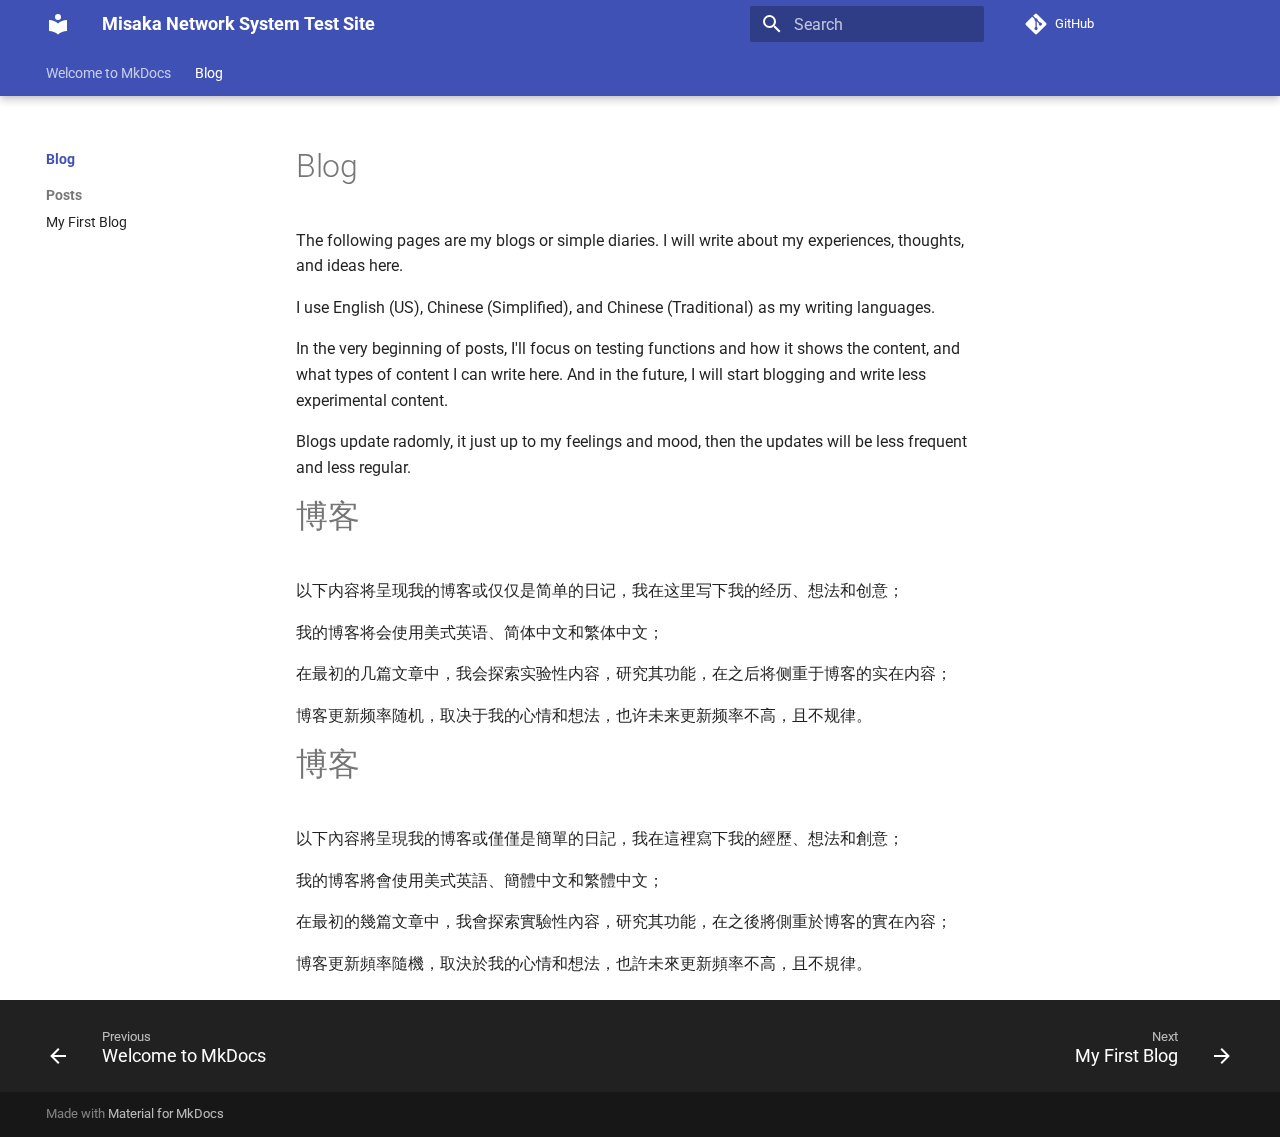
==== blog/index.html @ 58d2e1d1 "Use new generator to replace the manual editting." ====
<!doctype html>
<html lang="en" class="no-js">
  <head>
    
      <meta charset="utf-8">
      <meta name="viewport" content="width=device-width,initial-scale=1">
      
        <meta name="description" content="Misaka Network System Test Site">
      
      
      
        <link rel="canonical" href="https://webpagesvc.misakanetworksystem.org/blog/">
      
      
        <link rel="prev" href="..">
      
      
        <link rel="next" href="posts/My%20First%20Blog/">
      
      
      <link rel="icon" href="../assets/images/favicon.png">
      <meta name="generator" content="mkdocs-1.6.1, mkdocs-material-9.5.49">
    
    
      
        <title>Blog - Misaka Network System Test Site</title>
      
    
    
      <link rel="stylesheet" href="../assets/stylesheets/main.6f8fc17f.min.css">
      
      


    
    
      
    
    
      
        
        
        <link rel="preconnect" href="https://fonts.gstatic.com" crossorigin>
        <link rel="stylesheet" href="https://fonts.googleapis.com/css?family=Roboto:300,300i,400,400i,700,700i%7CRoboto+Mono:400,400i,700,700i&display=fallback">
        <style>:root{--md-text-font:"Roboto";--md-code-font:"Roboto Mono"}</style>
      
    
    
    <script>__md_scope=new URL("..",location),__md_hash=e=>[...e].reduce(((e,_)=>(e<<5)-e+_.charCodeAt(0)),0),__md_get=(e,_=localStorage,t=__md_scope)=>JSON.parse(_.getItem(t.pathname+"."+e)),__md_set=(e,_,t=localStorage,a=__md_scope)=>{try{t.setItem(a.pathname+"."+e,JSON.stringify(_))}catch(e){}}</script>
    
      

    
    
    
  </head>
  
  
    <body dir="ltr">
  
    
    <input class="md-toggle" data-md-toggle="drawer" type="checkbox" id="__drawer" autocomplete="off">
    <input class="md-toggle" data-md-toggle="search" type="checkbox" id="__search" autocomplete="off">
    <label class="md-overlay" for="__drawer"></label>
    <div data-md-component="skip">
      
        
        <a href="#blog" class="md-skip">
          Skip to content
        </a>
      
    </div>
    <div data-md-component="announce">
      
    </div>
    
    
      

  

<header class="md-header md-header--shadow md-header--lifted" data-md-component="header">
  <nav class="md-header__inner md-grid" aria-label="Header">
    <a href=".." title="Misaka Network System Test Site" class="md-header__button md-logo" aria-label="Misaka Network System Test Site" data-md-component="logo">
      
  
  <svg xmlns="http://www.w3.org/2000/svg" viewBox="0 0 24 24"><path d="M12 8a3 3 0 0 0 3-3 3 3 0 0 0-3-3 3 3 0 0 0-3 3 3 3 0 0 0 3 3m0 3.54C9.64 9.35 6.5 8 3 8v11c3.5 0 6.64 1.35 9 3.54 2.36-2.19 5.5-3.54 9-3.54V8c-3.5 0-6.64 1.35-9 3.54"/></svg>

    </a>
    <label class="md-header__button md-icon" for="__drawer">
      
      <svg xmlns="http://www.w3.org/2000/svg" viewBox="0 0 24 24"><path d="M3 6h18v2H3zm0 5h18v2H3zm0 5h18v2H3z"/></svg>
    </label>
    <div class="md-header__title" data-md-component="header-title">
      <div class="md-header__ellipsis">
        <div class="md-header__topic">
          <span class="md-ellipsis">
            Misaka Network System Test Site
          </span>
        </div>
        <div class="md-header__topic" data-md-component="header-topic">
          <span class="md-ellipsis">
            
              Blog
            
          </span>
        </div>
      </div>
    </div>
    
    
      <script>var palette=__md_get("__palette");if(palette&&palette.color){if("(prefers-color-scheme)"===palette.color.media){var media=matchMedia("(prefers-color-scheme: light)"),input=document.querySelector(media.matches?"[data-md-color-media='(prefers-color-scheme: light)']":"[data-md-color-media='(prefers-color-scheme: dark)']");palette.color.media=input.getAttribute("data-md-color-media"),palette.color.scheme=input.getAttribute("data-md-color-scheme"),palette.color.primary=input.getAttribute("data-md-color-primary"),palette.color.accent=input.getAttribute("data-md-color-accent")}for(var[key,value]of Object.entries(palette.color))document.body.setAttribute("data-md-color-"+key,value)}</script>
    
    
    
      <label class="md-header__button md-icon" for="__search">
        
        <svg xmlns="http://www.w3.org/2000/svg" viewBox="0 0 24 24"><path d="M9.5 3A6.5 6.5 0 0 1 16 9.5c0 1.61-.59 3.09-1.56 4.23l.27.27h.79l5 5-1.5 1.5-5-5v-.79l-.27-.27A6.52 6.52 0 0 1 9.5 16 6.5 6.5 0 0 1 3 9.5 6.5 6.5 0 0 1 9.5 3m0 2C7 5 5 7 5 9.5S7 14 9.5 14 14 12 14 9.5 12 5 9.5 5"/></svg>
      </label>
      <div class="md-search" data-md-component="search" role="dialog">
  <label class="md-search__overlay" for="__search"></label>
  <div class="md-search__inner" role="search">
    <form class="md-search__form" name="search">
      <input type="text" class="md-search__input" name="query" aria-label="Search" placeholder="Search" autocapitalize="off" autocorrect="off" autocomplete="off" spellcheck="false" data-md-component="search-query" required>
      <label class="md-search__icon md-icon" for="__search">
        
        <svg xmlns="http://www.w3.org/2000/svg" viewBox="0 0 24 24"><path d="M9.5 3A6.5 6.5 0 0 1 16 9.5c0 1.61-.59 3.09-1.56 4.23l.27.27h.79l5 5-1.5 1.5-5-5v-.79l-.27-.27A6.52 6.52 0 0 1 9.5 16 6.5 6.5 0 0 1 3 9.5 6.5 6.5 0 0 1 9.5 3m0 2C7 5 5 7 5 9.5S7 14 9.5 14 14 12 14 9.5 12 5 9.5 5"/></svg>
        
        <svg xmlns="http://www.w3.org/2000/svg" viewBox="0 0 24 24"><path d="M20 11v2H8l5.5 5.5-1.42 1.42L4.16 12l7.92-7.92L13.5 5.5 8 11z"/></svg>
      </label>
      <nav class="md-search__options" aria-label="Search">
        
          <a href="javascript:void(0)" class="md-search__icon md-icon" title="Share" aria-label="Share" data-clipboard data-clipboard-text="" data-md-component="search-share" tabindex="-1">
            
            <svg xmlns="http://www.w3.org/2000/svg" viewBox="0 0 24 24"><path d="M18 16.08c-.76 0-1.44.3-1.96.77L8.91 12.7c.05-.23.09-.46.09-.7s-.04-.47-.09-.7l7.05-4.11c.54.5 1.25.81 2.04.81a3 3 0 0 0 3-3 3 3 0 0 0-3-3 3 3 0 0 0-3 3c0 .24.04.47.09.7L8.04 9.81C7.5 9.31 6.79 9 6 9a3 3 0 0 0-3 3 3 3 0 0 0 3 3c.79 0 1.5-.31 2.04-.81l7.12 4.15c-.05.21-.08.43-.08.66 0 1.61 1.31 2.91 2.92 2.91s2.92-1.3 2.92-2.91A2.92 2.92 0 0 0 18 16.08"/></svg>
          </a>
        
        <button type="reset" class="md-search__icon md-icon" title="Clear" aria-label="Clear" tabindex="-1">
          
          <svg xmlns="http://www.w3.org/2000/svg" viewBox="0 0 24 24"><path d="M19 6.41 17.59 5 12 10.59 6.41 5 5 6.41 10.59 12 5 17.59 6.41 19 12 13.41 17.59 19 19 17.59 13.41 12z"/></svg>
        </button>
      </nav>
      
        <div class="md-search__suggest" data-md-component="search-suggest"></div>
      
    </form>
    <div class="md-search__output">
      <div class="md-search__scrollwrap" tabindex="0" data-md-scrollfix>
        <div class="md-search-result" data-md-component="search-result">
          <div class="md-search-result__meta">
            Initializing search
          </div>
          <ol class="md-search-result__list" role="presentation"></ol>
        </div>
      </div>
    </div>
  </div>
</div>
    
    
      <div class="md-header__source">
        <a href="https://github.com/Misaka-Makoto/misaka-makoto.github.io" title="Go to repository" class="md-source" data-md-component="source">
  <div class="md-source__icon md-icon">
    
    <svg xmlns="http://www.w3.org/2000/svg" viewBox="0 0 448 512"><!--! Font Awesome Free 6.7.1 by @fontawesome - https://fontawesome.com License - https://fontawesome.com/license/free (Icons: CC BY 4.0, Fonts: SIL OFL 1.1, Code: MIT License) Copyright 2024 Fonticons, Inc.--><path d="M439.55 236.05 244 40.45a28.87 28.87 0 0 0-40.81 0l-40.66 40.63 51.52 51.52c27.06-9.14 52.68 16.77 43.39 43.68l49.66 49.66c34.23-11.8 61.18 31 35.47 56.69-26.49 26.49-70.21-2.87-56-37.34L240.22 199v121.85c25.3 12.54 22.26 41.85 9.08 55a34.34 34.34 0 0 1-48.55 0c-17.57-17.6-11.07-46.91 11.25-56v-123c-20.8-8.51-24.6-30.74-18.64-45L142.57 101 8.45 235.14a28.86 28.86 0 0 0 0 40.81l195.61 195.6a28.86 28.86 0 0 0 40.8 0l194.69-194.69a28.86 28.86 0 0 0 0-40.81"/></svg>
  </div>
  <div class="md-source__repository">
    GitHub
  </div>
</a>
      </div>
    
  </nav>
  
    
      
<nav class="md-tabs" aria-label="Tabs" data-md-component="tabs">
  <div class="md-grid">
    <ul class="md-tabs__list">
      
        
  
  
  
    <li class="md-tabs__item">
      <a href=".." class="md-tabs__link">
        
  
    
  
  Welcome to MkDocs

      </a>
    </li>
  

      
        
  
  
    
  
  
    
    
      <li class="md-tabs__item md-tabs__item--active">
        <a href="./" class="md-tabs__link">
          
  
    
  
  Blog

        </a>
      </li>
    
  

      
    </ul>
  </div>
</nav>
    
  
</header>
    
    <div class="md-container" data-md-component="container">
      
      
        
      
      <main class="md-main" data-md-component="main">
        <div class="md-main__inner md-grid">
          
            
              
              <div class="md-sidebar md-sidebar--primary" data-md-component="sidebar" data-md-type="navigation" >
                <div class="md-sidebar__scrollwrap">
                  <div class="md-sidebar__inner">
                    


  


<nav class="md-nav md-nav--primary md-nav--lifted" aria-label="Navigation" data-md-level="0">
  <label class="md-nav__title" for="__drawer">
    <a href=".." title="Misaka Network System Test Site" class="md-nav__button md-logo" aria-label="Misaka Network System Test Site" data-md-component="logo">
      
  
  <svg xmlns="http://www.w3.org/2000/svg" viewBox="0 0 24 24"><path d="M12 8a3 3 0 0 0 3-3 3 3 0 0 0-3-3 3 3 0 0 0-3 3 3 3 0 0 0 3 3m0 3.54C9.64 9.35 6.5 8 3 8v11c3.5 0 6.64 1.35 9 3.54 2.36-2.19 5.5-3.54 9-3.54V8c-3.5 0-6.64 1.35-9 3.54"/></svg>

    </a>
    Misaka Network System Test Site
  </label>
  
    <div class="md-nav__source">
      <a href="https://github.com/Misaka-Makoto/misaka-makoto.github.io" title="Go to repository" class="md-source" data-md-component="source">
  <div class="md-source__icon md-icon">
    
    <svg xmlns="http://www.w3.org/2000/svg" viewBox="0 0 448 512"><!--! Font Awesome Free 6.7.1 by @fontawesome - https://fontawesome.com License - https://fontawesome.com/license/free (Icons: CC BY 4.0, Fonts: SIL OFL 1.1, Code: MIT License) Copyright 2024 Fonticons, Inc.--><path d="M439.55 236.05 244 40.45a28.87 28.87 0 0 0-40.81 0l-40.66 40.63 51.52 51.52c27.06-9.14 52.68 16.77 43.39 43.68l49.66 49.66c34.23-11.8 61.18 31 35.47 56.69-26.49 26.49-70.21-2.87-56-37.34L240.22 199v121.85c25.3 12.54 22.26 41.85 9.08 55a34.34 34.34 0 0 1-48.55 0c-17.57-17.6-11.07-46.91 11.25-56v-123c-20.8-8.51-24.6-30.74-18.64-45L142.57 101 8.45 235.14a28.86 28.86 0 0 0 0 40.81l195.61 195.6a28.86 28.86 0 0 0 40.8 0l194.69-194.69a28.86 28.86 0 0 0 0-40.81"/></svg>
  </div>
  <div class="md-source__repository">
    GitHub
  </div>
</a>
    </div>
  
  <ul class="md-nav__list" data-md-scrollfix>
    
      
      
  
  
  
  
    <li class="md-nav__item">
      <a href=".." class="md-nav__link">
        
  
  <span class="md-ellipsis">
    Welcome to MkDocs
  </span>
  

      </a>
    </li>
  

    
      
      
  
  
    
  
  
  
    
    
      
        
          
        
      
        
      
    
    
      
        
        
      
      
        
      
    
    
    <li class="md-nav__item md-nav__item--active md-nav__item--section md-nav__item--nested">
      
        
        
        <input class="md-nav__toggle md-toggle " type="checkbox" id="__nav_2" checked>
        
          
          
          <div class="md-nav__link md-nav__container">
            <a href="./" class="md-nav__link md-nav__link--active">
              
  
  <span class="md-ellipsis">
    Blog
  </span>
  

            </a>
            
              
              <label class="md-nav__link md-nav__link--active" for="__nav_2" id="__nav_2_label" tabindex="">
                <span class="md-nav__icon md-icon"></span>
              </label>
            
          </div>
        
        <nav class="md-nav" data-md-level="1" aria-labelledby="__nav_2_label" aria-expanded="true">
          <label class="md-nav__title" for="__nav_2">
            <span class="md-nav__icon md-icon"></span>
            Blog
          </label>
          <ul class="md-nav__list" data-md-scrollfix>
            
              
            
              
                
  
  
  
  
    
    
      
        
      
    
    
      
      
        
          
          
        
      
    
    
    <li class="md-nav__item md-nav__item--section md-nav__item--nested">
      
        
        
          
        
        <input class="md-nav__toggle md-toggle md-toggle--indeterminate" type="checkbox" id="__nav_2_2" >
        
          
          <label class="md-nav__link" for="__nav_2_2" id="__nav_2_2_label" tabindex="">
            
  
  <span class="md-ellipsis">
    Posts
  </span>
  

            <span class="md-nav__icon md-icon"></span>
          </label>
        
        <nav class="md-nav" data-md-level="2" aria-labelledby="__nav_2_2_label" aria-expanded="false">
          <label class="md-nav__title" for="__nav_2_2">
            <span class="md-nav__icon md-icon"></span>
            Posts
          </label>
          <ul class="md-nav__list" data-md-scrollfix>
            
              
                
  
  
  
  
    <li class="md-nav__item">
      <a href="posts/My%20First%20Blog/" class="md-nav__link">
        
  
  <span class="md-ellipsis">
    My First Blog
  </span>
  

      </a>
    </li>
  

              
            
          </ul>
        </nav>
      
    </li>
  

              
            
          </ul>
        </nav>
      
    </li>
  

    
  </ul>
</nav>
                  </div>
                </div>
              </div>
            
            
              
              <div class="md-sidebar md-sidebar--secondary" data-md-component="sidebar" data-md-type="toc" >
                <div class="md-sidebar__scrollwrap">
                  <div class="md-sidebar__inner">
                    

<nav class="md-nav md-nav--secondary" aria-label="Table of contents">
  
  
  
    
  
  
</nav>
                  </div>
                </div>
              </div>
            
          
          
            <div class="md-content" data-md-component="content">
              <article class="md-content__inner md-typeset">
                
                  

  
  


<h1 id="blog">Blog</h1>
<p>The following pages are my blogs or simple diaries. I will write about my experiences, thoughts, and ideas here.</p>
<p>I use English (US), Chinese (Simplified), and Chinese (Traditional) as my writing languages.</p>
<p>In the very beginning of posts, I'll focus on testing functions and how it shows the content, and what types of content I can write here. And in the future, I will start blogging and write less experimental content.</p>
<p>Blogs update radomly, it just up to my feelings and mood, then the updates will be less frequent and less regular.</p>
<h1 id="_1">博客</h1>
<p>以下内容将呈现我的博客或仅仅是简单的日记，我在这里写下我的经历、想法和创意；</p>
<p>我的博客将会使用美式英语、简体中文和繁体中文；</p>
<p>在最初的几篇文章中，我会探索实验性内容，研究其功能，在之后将侧重于博客的实在内容；</p>
<p>博客更新频率随机，取决于我的心情和想法，也许未来更新频率不高，且不规律。</p>
<h1 id="_2">博客</h1>
<p>以下內容將呈現我的博客或僅僅是簡單的日記，我在這裡寫下我的經歷、想法和創意；</p>
<p>我的博客將會使用美式英語、簡體中文和繁體中文；</p>
<p>在最初的幾篇文章中，我會探索實驗性內容，研究其功能，在之後將側重於博客的實在內容；</p>
<p>博客更新頻率隨機，取決於我的心情和想法，也許未來更新頻率不高，且不規律。</p>












                
              </article>
            </div>
          
          
<script>var target=document.getElementById(location.hash.slice(1));target&&target.name&&(target.checked=target.name.startsWith("__tabbed_"))</script>
        </div>
        
      </main>
      
        <footer class="md-footer">
  
    
      
      <nav class="md-footer__inner md-grid" aria-label="Footer" >
        
          
          <a href=".." class="md-footer__link md-footer__link--prev" aria-label="Previous: Welcome to MkDocs">
            <div class="md-footer__button md-icon">
              
              <svg xmlns="http://www.w3.org/2000/svg" viewBox="0 0 24 24"><path d="M20 11v2H8l5.5 5.5-1.42 1.42L4.16 12l7.92-7.92L13.5 5.5 8 11z"/></svg>
            </div>
            <div class="md-footer__title">
              <span class="md-footer__direction">
                Previous
              </span>
              <div class="md-ellipsis">
                Welcome to MkDocs
              </div>
            </div>
          </a>
        
        
          
          <a href="posts/My%20First%20Blog/" class="md-footer__link md-footer__link--next" aria-label="Next: My First Blog">
            <div class="md-footer__title">
              <span class="md-footer__direction">
                Next
              </span>
              <div class="md-ellipsis">
                My First Blog
              </div>
            </div>
            <div class="md-footer__button md-icon">
              
              <svg xmlns="http://www.w3.org/2000/svg" viewBox="0 0 24 24"><path d="M4 11v2h12l-5.5 5.5 1.42 1.42L19.84 12l-7.92-7.92L10.5 5.5 16 11z"/></svg>
            </div>
          </a>
        
      </nav>
    
  
  <div class="md-footer-meta md-typeset">
    <div class="md-footer-meta__inner md-grid">
      <div class="md-copyright">
  
  
    Made with
    <a href="https://squidfunk.github.io/mkdocs-material/" target="_blank" rel="noopener">
      Material for MkDocs
    </a>
  
</div>
      
    </div>
  </div>
</footer>
      
    </div>
    <div class="md-dialog" data-md-component="dialog">
      <div class="md-dialog__inner md-typeset"></div>
    </div>
    
    
    <script id="__config" type="application/json">{"base": "..", "features": ["search.suggest", "search.highlight", "search.share", "navigation.footer", "navigation.tracking", "navigation.tabs", "navigation.tabs.sticky", "navigation.sections", "navigation.expand", "navigation.path", "navigation.indexes"], "search": "../assets/javascripts/workers/search.6ce7567c.min.js", "translations": {"clipboard.copied": "Copied to clipboard", "clipboard.copy": "Copy to clipboard", "search.result.more.one": "1 more on this page", "search.result.more.other": "# more on this page", "search.result.none": "No matching documents", "search.result.one": "1 matching document", "search.result.other": "# matching documents", "search.result.placeholder": "Type to start searching", "search.result.term.missing": "Missing", "select.version": "Select version"}}</script>
    
    
      <script src="../assets/javascripts/bundle.88dd0f4e.min.js"></script>
      
    
  </body>
</html>
---- assets/stylesheets/main.6f8fc17f.min.css ----
@charset "UTF-8";html{-webkit-text-size-adjust:none;-moz-text-size-adjust:none;text-size-adjust:none;box-sizing:border-box}*,:after,:before{box-sizing:inherit}@media (prefers-reduced-motion){*,:after,:before{transition:none!important}}body{margin:0}a,button,input,label{-webkit-tap-highlight-color:transparent}a{color:inherit;text-decoration:none}hr{border:0;box-sizing:initial;display:block;height:.05rem;overflow:visible;padding:0}small{font-size:80%}sub,sup{line-height:1em}img{border-style:none}table{border-collapse:initial;border-spacing:0}td,th{font-weight:400;vertical-align:top}button{background:#0000;border:0;font-family:inherit;font-size:inherit;margin:0;padding:0}input{border:0;outline:none}:root{--md-primary-fg-color:#4051b5;--md-primary-fg-color--light:#5d6cc0;--md-primary-fg-color--dark:#303fa1;--md-primary-bg-color:#fff;--md-primary-bg-color--light:#ffffffb3;--md-accent-fg-color:#526cfe;--md-accent-fg-color--transparent:#526cfe1a;--md-accent-bg-color:#fff;--md-accent-bg-color--light:#ffffffb3}[data-md-color-scheme=default]{color-scheme:light}[data-md-color-scheme=default] img[src$="#gh-dark-mode-only"],[data-md-color-scheme=default] img[src$="#only-dark"]{display:none}:root,[data-md-color-scheme=default]{--md-hue:225deg;--md-default-fg-color:#000000de;--md-default-fg-color--light:#0000008a;--md-default-fg-color--lighter:#00000052;--md-default-fg-color--lightest:#00000012;--md-default-bg-color:#fff;--md-default-bg-color--light:#ffffffb3;--md-default-bg-color--lighter:#ffffff4d;--md-default-bg-color--lightest:#ffffff1f;--md-code-fg-color:#36464e;--md-code-bg-color:#f5f5f5;--md-code-hl-color:#4287ff;--md-code-hl-color--light:#4287ff1a;--md-code-hl-number-color:#d52a2a;--md-code-hl-special-color:#db1457;--md-code-hl-function-color:#a846b9;--md-code-hl-constant-color:#6e59d9;--md-code-hl-keyword-color:#3f6ec6;--md-code-hl-string-color:#1c7d4d;--md-code-hl-name-color:var(--md-code-fg-color);--md-code-hl-operator-color:var(--md-default-fg-color--light);--md-code-hl-punctuation-color:var(--md-default-fg-color--light);--md-code-hl-comment-color:var(--md-default-fg-color--light);--md-code-hl-generic-color:var(--md-default-fg-color--light);--md-code-hl-variable-color:var(--md-default-fg-color--light);--md-typeset-color:var(--md-default-fg-color);--md-typeset-a-color:var(--md-primary-fg-color);--md-typeset-del-color:#f5503d26;--md-typeset-ins-color:#0bd57026;--md-typeset-kbd-color:#fafafa;--md-typeset-kbd-accent-color:#fff;--md-typeset-kbd-border-color:#b8b8b8;--md-typeset-mark-color:#ffff0080;--md-typeset-table-color:#0000001f;--md-typeset-table-color--light:rgba(0,0,0,.035);--md-admonition-fg-color:var(--md-default-fg-color);--md-admonition-bg-color:var(--md-default-bg-color);--md-warning-fg-color:#000000de;--md-warning-bg-color:#ff9;--md-footer-fg-color:#fff;--md-footer-fg-color--light:#ffffffb3;--md-footer-fg-color--lighter:#ffffff73;--md-footer-bg-color:#000000de;--md-footer-bg-color--dark:#00000052;--md-shadow-z1:0 0.2rem 0.5rem #0000000d,0 0 0.05rem #0000001a;--md-shadow-z2:0 0.2rem 0.5rem #0000001a,0 0 0.05rem #00000040;--md-shadow-z3:0 0.2rem 0.5rem #0003,0 0 0.05rem #00000059}.md-icon svg{fill:currentcolor;display:block;height:1.2rem;width:1.2rem}body{-webkit-font-smoothing:antialiased;-moz-osx-font-smoothing:grayscale;--md-text-font-family:var(--md-text-font,_),-apple-system,BlinkMacSystemFont,Helvetica,Arial,sans-serif;--md-code-font-family:var(--md-code-font,_),SFMono-Regular,Consolas,Menlo,monospace}aside,body,input{font-feature-settings:"kern","liga";color:var(--md-typeset-color);font-family:var(--md-text-font-family)}code,kbd,pre{font-feature-settings:"kern";font-family:var(--md-code-font-family)}:root{--md-typeset-table-sort-icon:url('data:image/svg+xml;charset=utf-8,<svg xmlns="http://www.w3.org/2000/svg" viewBox="0 0 24 24"><path d="m18 21-4-4h3V7h-3l4-4 4 4h-3v10h3M2 19v-2h10v2M2 13v-2h7v2M2 7V5h4v2z"/></svg>');--md-typeset-table-sort-icon--asc:url('data:image/svg+xml;charset=utf-8,<svg xmlns="http://www.w3.org/2000/svg" viewBox="0 0 24 24"><path d="M19 17h3l-4 4-4-4h3V3h2M2 17h10v2H2M6 5v2H2V5m0 6h7v2H2z"/></svg>');--md-typeset-table-sort-icon--desc:url('data:image/svg+xml;charset=utf-8,<svg xmlns="http://www.w3.org/2000/svg" viewBox="0 0 24 24"><path d="M19 7h3l-4-4-4 4h3v14h2M2 17h10v2H2M6 5v2H2V5m0 6h7v2H2z"/></svg>')}.md-typeset{-webkit-print-color-adjust:exact;color-adjust:exact;font-size:.8rem;line-height:1.6}@media print{.md-typeset{font-size:.68rem}}.md-typeset blockquote,.md-typeset dl,.md-typeset figure,.md-typeset ol,.md-typeset pre,.md-typeset ul{margin-bottom:1em;margin-top:1em}.md-typeset h1{color:var(--md-default-fg-color--light);font-size:2em;line-height:1.3;margin:0 0 1.25em}.md-typeset h1,.md-typeset h2{font-weight:300;letter-spacing:-.01em}.md-typeset h2{font-size:1.5625em;line-height:1.4;margin:1.6em 0 .64em}.md-typeset h3{font-size:1.25em;font-weight:400;letter-spacing:-.01em;line-height:1.5;margin:1.6em 0 .8em}.md-typeset h2+h3{margin-top:.8em}.md-typeset h4{font-weight:700;letter-spacing:-.01em;margin:1em 0}.md-typeset h5,.md-typeset h6{color:var(--md-default-fg-color--light);font-size:.8em;font-weight:700;letter-spacing:-.01em;margin:1.25em 0}.md-typeset h5{text-transform:uppercase}.md-typeset h5 code{text-transform:none}.md-typeset hr{border-bottom:.05rem solid var(--md-default-fg-color--lightest);display:flow-root;margin:1.5em 0}.md-typeset a{color:var(--md-typeset-a-color);word-break:break-word}.md-typeset a,.md-typeset a:before{transition:color 125ms}.md-typeset a:focus,.md-typeset a:hover{color:var(--md-accent-fg-color)}.md-typeset a:focus code,.md-typeset a:hover code{background-color:var(--md-accent-fg-color--transparent)}.md-typeset a code{color:currentcolor;transition:background-color 125ms}.md-typeset a.focus-visible{outline-color:var(--md-accent-fg-color);outline-offset:.2rem}.md-typeset code,.md-typeset kbd,.md-typeset pre{color:var(--md-code-fg-color);direction:ltr;font-variant-ligatures:none}@media print{.md-typeset code,.md-typeset kbd,.md-typeset pre{white-space:pre-wrap}}.md-typeset code{background-color:var(--md-code-bg-color);border-radius:.1rem;-webkit-box-decoration-break:clone;box-decoration-break:clone;font-size:.85em;padding:0 .2941176471em;word-break:break-word}.md-typeset code:not(.focus-visible){-webkit-tap-highlight-color:transparent;outline:none}.md-typeset pre{display:flow-root;line-height:1.4;position:relative}.md-typeset pre>code{-webkit-box-decoration-break:slice;box-decoration-break:slice;box-shadow:none;display:block;margin:0;outline-color:var(--md-accent-fg-color);overflow:auto;padding:.7720588235em 1.1764705882em;scrollbar-color:var(--md-default-fg-color--lighter) #0000;scrollbar-width:thin;touch-action:auto;word-break:normal}.md-typeset pre>code:hover{scrollbar-color:var(--md-accent-fg-color) #0000}.md-typeset pre>code::-webkit-scrollbar{height:.2rem;width:.2rem}.md-typeset pre>code::-webkit-scrollbar-thumb{background-color:var(--md-default-fg-color--lighter)}.md-typeset pre>code::-webkit-scrollbar-thumb:hover{background-color:var(--md-accent-fg-color)}.md-typeset kbd{background-color:var(--md-typeset-kbd-color);border-radius:.1rem;box-shadow:0 .1rem 0 .05rem var(--md-typeset-kbd-border-color),0 .1rem 0 var(--md-typeset-kbd-border-color),0 -.1rem .2rem var(--md-typeset-kbd-accent-color) inset;color:var(--md-default-fg-color);display:inline-block;font-size:.75em;padding:0 .6666666667em;vertical-align:text-top;word-break:break-word}.md-typeset mark{background-color:var(--md-typeset-mark-color);-webkit-box-decoration-break:clone;box-decoration-break:clone;color:inherit;word-break:break-word}.md-typeset abbr{border-bottom:.05rem dotted var(--md-default-fg-color--light);cursor:help;text-decoration:none}.md-typeset small{opacity:.75}[dir=ltr] .md-typeset sub,[dir=ltr] .md-typeset sup{margin-left:.078125em}[dir=rtl] .md-typeset sub,[dir=rtl] .md-typeset sup{margin-right:.078125em}[dir=ltr] .md-typeset blockquote{padding-left:.6rem}[dir=rtl] .md-typeset blockquote{padding-right:.6rem}[dir=ltr] .md-typeset blockquote{border-left:.2rem solid var(--md-default-fg-color--lighter)}[dir=rtl] .md-typeset blockquote{border-right:.2rem solid var(--md-default-fg-color--lighter)}.md-typeset blockquote{color:var(--md-default-fg-color--light);margin-left:0;margin-right:0}.md-typeset ul{list-style-type:disc}.md-typeset ul[type]{list-style-type:revert-layer}[dir=ltr] .md-typeset ol,[dir=ltr] .md-typeset ul{margin-left:.625em}[dir=rtl] .md-typeset ol,[dir=rtl] .md-typeset ul{margin-right:.625em}.md-typeset ol,.md-typeset ul{padding:0}.md-typeset ol:not([hidden]),.md-typeset ul:not([hidden]){display:flow-root}.md-typeset ol ol,.md-typeset ul ol{list-style-type:lower-alpha}.md-typeset ol ol ol,.md-typeset ul ol ol{list-style-type:lower-roman}.md-typeset ol ol ol ol,.md-typeset ul ol ol ol{list-style-type:upper-alpha}.md-typeset ol ol ol ol ol,.md-typeset ul ol ol ol ol{list-style-type:upper-roman}.md-typeset ol[type],.md-typeset ul[type]{list-style-type:revert-layer}[dir=ltr] .md-typeset ol li,[dir=ltr] .md-typeset ul li{margin-left:1.25em}[dir=rtl] .md-typeset ol li,[dir=rtl] .md-typeset ul li{margin-right:1.25em}.md-typeset ol li,.md-typeset ul li{margin-bottom:.5em}.md-typeset ol li blockquote,.md-typeset ol li p,.md-typeset ul li blockquote,.md-typeset ul li p{margin:.5em 0}.md-typeset ol li:last-child,.md-typeset ul li:last-child{margin-bottom:0}[dir=ltr] .md-typeset ol li ol,[dir=ltr] .md-typeset ol li ul,[dir=ltr] .md-typeset ul li ol,[dir=ltr] .md-typeset ul li ul{margin-left:.625em}[dir=rtl] .md-typeset ol li ol,[dir=rtl] .md-typeset ol li ul,[dir=rtl] .md-typeset ul li ol,[dir=rtl] .md-typeset ul li ul{margin-right:.625em}.md-typeset ol li ol,.md-typeset ol li ul,.md-typeset ul li ol,.md-typeset ul li ul{margin-bottom:.5em;margin-top:.5em}[dir=ltr] .md-typeset dd{margin-left:1.875em}[dir=rtl] .md-typeset dd{margin-right:1.875em}.md-typeset dd{margin-bottom:1.5em;margin-top:1em}.md-typeset img,.md-typeset svg,.md-typeset video{height:auto;max-width:100%}.md-typeset img[align=left]{margin:1em 1em 1em 0}.md-typeset img[align=right]{margin:1em 0 1em 1em}.md-typeset img[align]:only-child{margin-top:0}.md-typeset figure{display:flow-root;margin:1em auto;max-width:100%;text-align:center;width:-moz-fit-content;width:fit-content}.md-typeset figure img{display:block;margin:0 auto}.md-typeset figcaption{font-style:italic;margin:1em auto;max-width:24rem}.md-typeset iframe{max-width:100%}.md-typeset table:not([class]){background-color:var(--md-default-bg-color);border:.05rem solid var(--md-typeset-table-color);border-radius:.1rem;display:inline-block;font-size:.64rem;max-width:100%;overflow:auto;touch-action:auto}@media print{.md-typeset table:not([class]){display:table}}.md-typeset table:not([class])+*{margin-top:1.5em}.md-typeset table:not([class]) td>:first-child,.md-typeset table:not([class]) th>:first-child{margin-top:0}.md-typeset table:not([class]) td>:last-child,.md-typeset table:not([class]) th>:last-child{margin-bottom:0}.md-typeset table:not([class]) td:not([align]),.md-typeset table:not([class]) th:not([align]){text-align:left}[dir=rtl] .md-typeset table:not([class]) td:not([align]),[dir=rtl] .md-typeset table:not([class]) th:not([align]){text-align:right}.md-typeset table:not([class]) th{font-weight:700;min-width:5rem;padding:.9375em 1.25em;vertical-align:top}.md-typeset table:not([class]) td{border-top:.05rem solid var(--md-typeset-table-color);padding:.9375em 1.25em;vertical-align:top}.md-typeset table:not([class]) tbody tr{transition:background-color 125ms}.md-typeset table:not([class]) tbody tr:hover{background-color:var(--md-typeset-table-color--light);box-shadow:0 .05rem 0 var(--md-default-bg-color) inset}.md-typeset table:not([class]) a{word-break:normal}.md-typeset table th[role=columnheader]{cursor:pointer}[dir=ltr] .md-typeset table th[role=columnheader]:after{margin-left:.5em}[dir=rtl] .md-typeset table th[role=columnheader]:after{margin-right:.5em}.md-typeset table th[role=columnheader]:after{content:"";display:inline-block;height:1.2em;-webkit-mask-image:var(--md-typeset-table-sort-icon);mask-image:var(--md-typeset-table-sort-icon);-webkit-mask-repeat:no-repeat;mask-repeat:no-repeat;-webkit-mask-size:contain;mask-size:contain;transition:background-color 125ms;vertical-align:text-bottom;width:1.2em}.md-typeset table th[role=columnheader]:hover:after{background-color:var(--md-default-fg-color--lighter)}.md-typeset table th[role=columnheader][aria-sort=ascending]:after{background-color:var(--md-default-fg-color--light);-webkit-mask-image:var(--md-typeset-table-sort-icon--asc);mask-image:var(--md-typeset-table-sort-icon--asc)}.md-typeset table th[role=columnheader][aria-sort=descending]:after{background-color:var(--md-default-fg-color--light);-webkit-mask-image:var(--md-typeset-table-sort-icon--desc);mask-image:var(--md-typeset-table-sort-icon--desc)}.md-typeset__scrollwrap{margin:1em -.8rem;overflow-x:auto;touch-action:auto}.md-typeset__table{display:inline-block;margin-bottom:.5em;padding:0 .8rem}@media print{.md-typeset__table{display:block}}html .md-typeset__table table{display:table;margin:0;overflow:hidden;width:100%}@media screen and (max-width:44.984375em){.md-content__inner>pre{margin:1em -.8rem}.md-content__inner>pre code{border-radius:0}}.md-typeset .md-author{border-radius:100%;display:block;flex-shrink:0;height:1.6rem;overflow:hidden;position:relative;transition:color 125ms,transform 125ms;width:1.6rem}.md-typeset .md-author img{display:block}.md-typeset .md-author--more{background:var(--md-default-fg-color--lightest);color:var(--md-default-fg-color--lighter);font-size:.6rem;font-weight:700;line-height:1.6rem;text-align:center}.md-typeset .md-author--long{height:2.4rem;width:2.4rem}.md-typeset a.md-author{transform:scale(1)}.md-typeset a.md-author img{border-radius:100%;filter:grayscale(100%) opacity(75%);transition:filter 125ms}.md-typeset a.md-author:focus,.md-typeset a.md-author:hover{transform:scale(1.1);z-index:1}.md-typeset a.md-author:focus img,.md-typeset a.md-author:hover img{filter:grayscale(0)}.md-banner{background-color:var(--md-footer-bg-color);color:var(--md-footer-fg-color);overflow:auto}@media print{.md-banner{display:none}}.md-banner--warning{background-color:var(--md-warning-bg-color);color:var(--md-warning-fg-color)}.md-banner__inner{font-size:.7rem;margin:.6rem auto;padding:0 .8rem}[dir=ltr] .md-banner__button{float:right}[dir=rtl] .md-banner__button{float:left}.md-banner__button{color:inherit;cursor:pointer;transition:opacity .25s}.no-js .md-banner__button{display:none}.md-banner__button:hover{opacity:.7}html{font-size:125%;height:100%;overflow-x:hidden}@media screen and (min-width:100em){html{font-size:137.5%}}@media screen and (min-width:125em){html{font-size:150%}}body{background-color:var(--md-default-bg-color);display:flex;flex-direction:column;font-size:.5rem;min-height:100%;position:relative;width:100%}@media print{body{display:block}}@media screen and (max-width:59.984375em){body[data-md-scrolllock]{position:fixed}}.md-grid{margin-left:auto;margin-right:auto;max-width:61rem}.md-container{display:flex;flex-direction:column;flex-grow:1}@media print{.md-container{display:block}}.md-main{flex-grow:1}.md-main__inner{display:flex;height:100%;margin-top:1.5rem}.md-ellipsis{overflow:hidden;text-overflow:ellipsis}.md-toggle{display:none}.md-option{height:0;opacity:0;position:absolute;width:0}.md-option:checked+label:not([hidden]){display:block}.md-option.focus-visible+label{outline-color:var(--md-accent-fg-color);outline-style:auto}.md-skip{background-color:var(--md-default-fg-color);border-radius:.1rem;color:var(--md-default-bg-color);font-size:.64rem;margin:.5rem;opacity:0;outline-color:var(--md-accent-fg-color);padding:.3rem .5rem;position:fixed;transform:translateY(.4rem);z-index:-1}.md-skip:focus{opacity:1;transform:translateY(0);transition:transform .25s cubic-bezier(.4,0,.2,1),opacity 175ms 75ms;z-index:10}@page{margin:25mm}:root{--md-clipboard-icon:url('data:image/svg+xml;charset=utf-8,<svg xmlns="http://www.w3.org/2000/svg" viewBox="0 0 24 24"><path d="M19 21H8V7h11m0-2H8a2 2 0 0 0-2 2v14a2 2 0 0 0 2 2h11a2 2 0 0 0 2-2V7a2 2 0 0 0-2-2m-3-4H4a2 2 0 0 0-2 2v14h2V3h12z"/></svg>')}.md-clipboard{border-radius:.1rem;color:var(--md-default-fg-color--lightest);cursor:pointer;height:1.5em;outline-color:var(--md-accent-fg-color);outline-offset:.1rem;position:absolute;right:.5em;top:.5em;transition:color .25s;width:1.5em;z-index:1}@media print{.md-clipboard{display:none}}.md-clipboard:not(.focus-visible){-webkit-tap-highlight-color:transparent;outline:none}:hover>.md-clipboard{color:var(--md-default-fg-color--light)}.md-clipboard:focus,.md-clipboard:hover{color:var(--md-accent-fg-color)}.md-clipboard:after{background-color:currentcolor;content:"";display:block;height:1.125em;margin:0 auto;-webkit-mask-image:var(--md-clipboard-icon);mask-image:var(--md-clipboard-icon);-webkit-mask-position:center;mask-position:center;-webkit-mask-repeat:no-repeat;mask-repeat:no-repeat;-webkit-mask-size:contain;mask-size:contain;width:1.125em}.md-clipboard--inline{cursor:pointer}.md-clipboard--inline code{transition:color .25s,background-color .25s}.md-clipboard--inline:focus code,.md-clipboard--inline:hover code{background-color:var(--md-accent-fg-color--transparent);color:var(--md-accent-fg-color)}.md-typeset .md-code__content{display:grid}@keyframes consent{0%{opacity:0;transform:translateY(100%)}to{opacity:1;transform:translateY(0)}}@keyframes overlay{0%{opacity:0}to{opacity:1}}.md-consent__overlay{animation:overlay .25s both;-webkit-backdrop-filter:blur(.1rem);backdrop-filter:blur(.1rem);background-color:#0000008a;height:100%;opacity:1;position:fixed;top:0;width:100%;z-index:5}.md-consent__inner{animation:consent .5s cubic-bezier(.1,.7,.1,1) both;background-color:var(--md-default-bg-color);border:0;border-radius:.1rem;bottom:0;box-shadow:0 0 .2rem #0000001a,0 .2rem .4rem #0003;max-height:100%;overflow:auto;padding:0;position:fixed;width:100%;z-index:5}.md-consent__form{padding:.8rem}.md-consent__settings{display:none;margin:1em 0}input:checked+.md-consent__settings{display:block}.md-consent__controls{margin-bottom:.8rem}.md-typeset .md-consent__controls .md-button{display:inline}@media screen and (max-width:44.984375em){.md-typeset .md-consent__controls .md-button{display:block;margin-top:.4rem;text-align:center;width:100%}}.md-consent label{cursor:pointer}.md-content{flex-grow:1;min-width:0}.md-content__inner{margin:0 .8rem 1.2rem;padding-top:.6rem}@media screen and (min-width:76.25em){[dir=ltr] .md-sidebar--primary:not([hidden])~.md-content>.md-content__inner{margin-left:1.2rem}[dir=ltr] .md-sidebar--secondary:not([hidden])~.md-content>.md-content__inner,[dir=rtl] .md-sidebar--primary:not([hidden])~.md-content>.md-content__inner{margin-right:1.2rem}[dir=rtl] .md-sidebar--secondary:not([hidden])~.md-content>.md-content__inner{margin-left:1.2rem}}.md-content__inner:before{content:"";display:block;height:.4rem}.md-content__inner>:last-child{margin-bottom:0}[dir=ltr] .md-content__button{float:right}[dir=rtl] .md-content__button{float:left}[dir=ltr] .md-content__button{margin-left:.4rem}[dir=rtl] .md-content__button{margin-right:.4rem}.md-content__button{margin:.4rem 0;padding:0}@media print{.md-content__button{display:none}}.md-typeset .md-content__button{color:var(--md-default-fg-color--lighter)}.md-content__button svg{display:inline;vertical-align:top}[dir=rtl] .md-content__button svg{transform:scaleX(-1)}[dir=ltr] .md-dialog{right:.8rem}[dir=rtl] .md-dialog{left:.8rem}.md-dialog{background-color:var(--md-default-fg-color);border-radius:.1rem;bottom:.8rem;box-shadow:var(--md-shadow-z3);min-width:11.1rem;opacity:0;padding:.4rem .6rem;pointer-events:none;position:fixed;transform:translateY(100%);transition:transform 0ms .4s,opacity .4s;z-index:4}@media print{.md-dialog{display:none}}.md-dialog--active{opacity:1;pointer-events:auto;transform:translateY(0);transition:transform .4s cubic-bezier(.075,.85,.175,1),opacity .4s}.md-dialog__inner{color:var(--md-default-bg-color);font-size:.7rem}.md-feedback{margin:2em 0 1em;text-align:center}.md-feedback fieldset{border:none;margin:0;padding:0}.md-feedback__title{font-weight:700;margin:1em auto}.md-feedback__inner{position:relative}.md-feedback__list{display:flex;flex-wrap:wrap;place-content:baseline center;position:relative}.md-feedback__list:hover .md-icon:not(:disabled){color:var(--md-default-fg-color--lighter)}:disabled .md-feedback__list{min-height:1.8rem}.md-feedback__icon{color:var(--md-default-fg-color--light);cursor:pointer;flex-shrink:0;margin:0 .1rem;transition:color 125ms}.md-feedback__icon:not(:disabled).md-icon:hover{color:var(--md-accent-fg-color)}.md-feedback__icon:disabled{color:var(--md-default-fg-color--lightest);pointer-events:none}.md-feedback__note{opacity:0;position:relative;transform:translateY(.4rem);transition:transform .4s cubic-bezier(.1,.7,.1,1),opacity .15s}.md-feedback__note>*{margin:0 auto;max-width:16rem}:disabled .md-feedback__note{opacity:1;transform:translateY(0)}@media print{.md-feedback{display:none}}.md-footer{background-color:var(--md-footer-bg-color);color:var(--md-footer-fg-color)}@media print{.md-footer{display:none}}.md-footer__inner{justify-content:space-between;overflow:auto;padding:.2rem}.md-footer__inner:not([hidden]){display:flex}.md-footer__link{align-items:end;display:flex;flex-grow:0.01;margin-bottom:.4rem;margin-top:1rem;max-width:100%;outline-color:var(--md-accent-fg-color);overflow:hidden;transition:opacity .25s}.md-footer__link:focus,.md-footer__link:hover{opacity:.7}[dir=rtl] .md-footer__link svg{transform:scaleX(-1)}@media screen and (max-width:44.984375em){.md-footer__link--prev{flex-shrink:0}.md-footer__link--prev .md-footer__title{display:none}}[dir=ltr] .md-footer__link--next{margin-left:auto}[dir=rtl] .md-footer__link--next{margin-right:auto}.md-footer__link--next{text-align:right}[dir=rtl] .md-footer__link--next{text-align:left}.md-footer__title{flex-grow:1;font-size:.9rem;margin-bottom:.7rem;max-width:calc(100% - 2.4rem);padding:0 1rem;white-space:nowrap}.md-footer__button{margin:.2rem;padding:.4rem}.md-footer__direction{font-size:.64rem;opacity:.7}.md-footer-meta{background-color:var(--md-footer-bg-color--dark)}.md-footer-meta__inner{display:flex;flex-wrap:wrap;justify-content:space-between;padding:.2rem}html .md-footer-meta.md-typeset a{color:var(--md-footer-fg-color--light)}html .md-footer-meta.md-typeset a:focus,html .md-footer-meta.md-typeset a:hover{color:var(--md-footer-fg-color)}.md-copyright{color:var(--md-footer-fg-color--lighter);font-size:.64rem;margin:auto .6rem;padding:.4rem 0;width:100%}@media screen and (min-width:45em){.md-copyright{width:auto}}.md-copyright__highlight{color:var(--md-footer-fg-color--light)}.md-social{display:inline-flex;gap:.2rem;margin:0 .4rem;padding:.2rem 0 .6rem}@media screen and (min-width:45em){.md-social{padding:.6rem 0}}.md-social__link{display:inline-block;height:1.6rem;text-align:center;width:1.6rem}.md-social__link:before{line-height:1.9}.md-social__link svg{fill:currentcolor;max-height:.8rem;vertical-align:-25%}.md-typeset .md-button{border:.1rem solid;border-radius:.1rem;color:var(--md-primary-fg-color);cursor:pointer;display:inline-block;font-weight:700;padding:.625em 2em;transition:color 125ms,background-color 125ms,border-color 125ms}.md-typeset .md-button--primary{background-color:var(--md-primary-fg-color);border-color:var(--md-primary-fg-color);color:var(--md-primary-bg-color)}.md-typeset .md-button:focus,.md-typeset .md-button:hover{background-color:var(--md-accent-fg-color);border-color:var(--md-accent-fg-color);color:var(--md-accent-bg-color)}[dir=ltr] .md-typeset .md-input{border-top-left-radius:.1rem}[dir=ltr] .md-typeset .md-input,[dir=rtl] .md-typeset .md-input{border-top-right-radius:.1rem}[dir=rtl] .md-typeset .md-input{border-top-left-radius:.1rem}.md-typeset .md-input{border-bottom:.1rem solid var(--md-default-fg-color--lighter);box-shadow:var(--md-shadow-z1);font-size:.8rem;height:1.8rem;padding:0 .6rem;transition:border .25s,box-shadow .25s}.md-typeset .md-input:focus,.md-typeset .md-input:hover{border-bottom-color:var(--md-accent-fg-color);box-shadow:var(--md-shadow-z2)}.md-typeset .md-input--stretch{width:100%}.md-header{background-color:var(--md-primary-fg-color);box-shadow:0 0 .2rem #0000,0 .2rem .4rem #0000;color:var(--md-primary-bg-color);display:block;left:0;position:sticky;right:0;top:0;z-index:4}@media print{.md-header{display:none}}.md-header[hidden]{transform:translateY(-100%);transition:transform .25s cubic-bezier(.8,0,.6,1),box-shadow .25s}.md-header--shadow{box-shadow:0 0 .2rem #0000001a,0 .2rem .4rem #0003;transition:transform .25s cubic-bezier(.1,.7,.1,1),box-shadow .25s}.md-header__inner{align-items:center;display:flex;padding:0 .2rem}.md-header__button{color:currentcolor;cursor:pointer;margin:.2rem;outline-color:var(--md-accent-fg-color);padding:.4rem;position:relative;transition:opacity .25s;vertical-align:middle;z-index:1}.md-header__button:hover{opacity:.7}.md-header__button:not([hidden]){display:inline-block}.md-header__button:not(.focus-visible){-webkit-tap-highlight-color:transparent;outline:none}.md-header__button.md-logo{margin:.2rem;padding:.4rem}@media screen and (max-width:76.234375em){.md-header__button.md-logo{display:none}}.md-header__button.md-logo img,.md-header__button.md-logo svg{fill:currentcolor;display:block;height:1.2rem;width:auto}@media screen and (min-width:60em){.md-header__button[for=__search]{display:none}}.no-js .md-header__button[for=__search]{display:none}[dir=rtl] .md-header__button[for=__search] svg{transform:scaleX(-1)}@media screen and (min-width:76.25em){.md-header__button[for=__drawer]{display:none}}.md-header__topic{display:flex;max-width:100%;position:absolute;transition:transform .4s cubic-bezier(.1,.7,.1,1),opacity .15s;white-space:nowrap}.md-header__topic+.md-header__topic{opacity:0;pointer-events:none;transform:translateX(1.25rem);transition:transform .4s cubic-bezier(1,.7,.1,.1),opacity .15s;z-index:-1}[dir=rtl] .md-header__topic+.md-header__topic{transform:translateX(-1.25rem)}.md-header__topic:first-child{font-weight:700}[dir=ltr] .md-header__title{margin-left:1rem;margin-right:.4rem}[dir=rtl] .md-header__title{margin-left:.4rem;margin-right:1rem}.md-header__title{flex-grow:1;font-size:.9rem;height:2.4rem;line-height:2.4rem}.md-header__title--active .md-header__topic{opacity:0;pointer-events:none;transform:translateX(-1.25rem);transition:transform .4s cubic-bezier(1,.7,.1,.1),opacity .15s;z-index:-1}[dir=rtl] .md-header__title--active .md-header__topic{transform:translateX(1.25rem)}.md-header__title--active .md-header__topic+.md-header__topic{opacity:1;pointer-events:auto;transform:translateX(0);transition:transform .4s cubic-bezier(.1,.7,.1,1),opacity .15s;z-index:0}.md-header__title>.md-header__ellipsis{height:100%;position:relative;width:100%}.md-header__option{display:flex;flex-shrink:0;max-width:100%;transition:max-width 0ms .25s,opacity .25s .25s;white-space:nowrap}[data-md-toggle=search]:checked~.md-header .md-header__option{max-width:0;opacity:0;transition:max-width 0ms,opacity 0ms}.md-header__option>input{bottom:0}.md-header__source{display:none}@media screen and (min-width:60em){[dir=ltr] .md-header__source{margin-left:1rem}[dir=rtl] .md-header__source{margin-right:1rem}.md-header__source{display:block;max-width:11.7rem;width:11.7rem}}@media screen and (min-width:76.25em){[dir=ltr] .md-header__source{margin-left:1.4rem}[dir=rtl] .md-header__source{margin-right:1.4rem}}.md-meta{color:var(--md-default-fg-color--light);font-size:.7rem;line-height:1.3}.md-meta__list{display:inline-flex;flex-wrap:wrap;list-style:none;margin:0;padding:0}.md-meta__item:not(:last-child):after{content:"·";margin-left:.2rem;margin-right:.2rem}.md-meta__link{color:var(--md-typeset-a-color)}.md-meta__link:focus,.md-meta__link:hover{color:var(--md-accent-fg-color)}.md-draft{background-color:#ff1744;border-radius:.125em;color:#fff;display:inline-block;font-weight:700;padding-left:.5714285714em;padding-right:.5714285714em}:root{--md-nav-icon--prev:url('data:image/svg+xml;charset=utf-8,<svg xmlns="http://www.w3.org/2000/svg" viewBox="0 0 24 24"><path d="M20 11v2H8l5.5 5.5-1.42 1.42L4.16 12l7.92-7.92L13.5 5.5 8 11z"/></svg>');--md-nav-icon--next:url('data:image/svg+xml;charset=utf-8,<svg xmlns="http://www.w3.org/2000/svg" viewBox="0 0 24 24"><path d="M8.59 16.58 13.17 12 8.59 7.41 10 6l6 6-6 6z"/></svg>');--md-toc-icon:url('data:image/svg+xml;charset=utf-8,<svg xmlns="http://www.w3.org/2000/svg" viewBox="0 0 24 24"><path d="M3 9h14V7H3zm0 4h14v-2H3zm0 4h14v-2H3zm16 0h2v-2h-2zm0-10v2h2V7zm0 6h2v-2h-2z"/></svg>')}.md-nav{font-size:.7rem;line-height:1.3}.md-nav__title{color:var(--md-default-fg-color--light);display:block;font-weight:700;overflow:hidden;padding:0 .6rem;text-overflow:ellipsis}.md-nav__title .md-nav__button{display:none}.md-nav__title .md-nav__button img{height:100%;width:auto}.md-nav__title .md-nav__button.md-logo img,.md-nav__title .md-nav__button.md-logo svg{fill:currentcolor;display:block;height:2.4rem;max-width:100%;object-fit:contain;width:auto}.md-nav__list{list-style:none;margin:0;padding:0}.md-nav__link{align-items:flex-start;display:flex;gap:.4rem;margin-top:.625em;scroll-snap-align:start;transition:color 125ms}.md-nav__link--passed{color:var(--md-default-fg-color--light)}.md-nav__item .md-nav__link--active,.md-nav__item .md-nav__link--active code{color:var(--md-typeset-a-color)}.md-nav__link .md-ellipsis{position:relative}[dir=ltr] .md-nav__link .md-icon:last-child{margin-left:auto}[dir=rtl] .md-nav__link .md-icon:last-child{margin-right:auto}.md-nav__link svg{fill:currentcolor;flex-shrink:0;height:1.3em;position:relative}.md-nav__link[for]:focus,.md-nav__link[for]:hover,.md-nav__link[href]:focus,.md-nav__link[href]:hover{color:var(--md-accent-fg-color);cursor:pointer}.md-nav__link.focus-visible{outline-color:var(--md-accent-fg-color);outline-offset:.2rem}.md-nav--primary .md-nav__link[for=__toc]{display:none}.md-nav--primary .md-nav__link[for=__toc] .md-icon:after{background-color:currentcolor;display:block;height:100%;-webkit-mask-image:var(--md-toc-icon);mask-image:var(--md-toc-icon);width:100%}.md-nav--primary .md-nav__link[for=__toc]~.md-nav{display:none}.md-nav__container>.md-nav__link{margin-top:0}.md-nav__container>.md-nav__link:first-child{flex-grow:1;min-width:0}.md-nav__icon{flex-shrink:0}.md-nav__source{display:none}@media screen and (max-width:76.234375em){.md-nav--primary,.md-nav--primary .md-nav{background-color:var(--md-default-bg-color);display:flex;flex-direction:column;height:100%;left:0;position:absolute;right:0;top:0;z-index:1}.md-nav--primary .md-nav__item,.md-nav--primary .md-nav__title{font-size:.8rem;line-height:1.5}.md-nav--primary .md-nav__title{background-color:var(--md-default-fg-color--lightest);color:var(--md-default-fg-color--light);cursor:pointer;height:5.6rem;line-height:2.4rem;padding:3rem .8rem .2rem;position:relative;white-space:nowrap}[dir=ltr] .md-nav--primary .md-nav__title .md-nav__icon{left:.4rem}[dir=rtl] .md-nav--primary .md-nav__title .md-nav__icon{right:.4rem}.md-nav--primary .md-nav__title .md-nav__icon{display:block;height:1.2rem;margin:.2rem;position:absolute;top:.4rem;width:1.2rem}.md-nav--primary .md-nav__title .md-nav__icon:after{background-color:currentcolor;content:"";display:block;height:100%;-webkit-mask-image:var(--md-nav-icon--prev);mask-image:var(--md-nav-icon--prev);-webkit-mask-position:center;mask-position:center;-webkit-mask-repeat:no-repeat;mask-repeat:no-repeat;-webkit-mask-size:contain;mask-size:contain;width:100%}.md-nav--primary .md-nav__title~.md-nav__list{background-color:var(--md-default-bg-color);box-shadow:0 .05rem 0 var(--md-default-fg-color--lightest) inset;overflow-y:auto;scroll-snap-type:y mandatory;touch-action:pan-y}.md-nav--primary .md-nav__title~.md-nav__list>:first-child{border-top:0}.md-nav--primary .md-nav__title[for=__drawer]{background-color:var(--md-primary-fg-color);color:var(--md-primary-bg-color);font-weight:700}.md-nav--primary .md-nav__title .md-logo{display:block;left:.2rem;margin:.2rem;padding:.4rem;position:absolute;right:.2rem;top:.2rem}.md-nav--primary .md-nav__list{flex:1}.md-nav--primary .md-nav__item{border-top:.05rem solid var(--md-default-fg-color--lightest)}.md-nav--primary .md-nav__item--active>.md-nav__link{color:var(--md-typeset-a-color)}.md-nav--primary .md-nav__item--active>.md-nav__link:focus,.md-nav--primary .md-nav__item--active>.md-nav__link:hover{color:var(--md-accent-fg-color)}.md-nav--primary .md-nav__link{margin-top:0;padding:.6rem .8rem}.md-nav--primary .md-nav__link svg{margin-top:.1em}.md-nav--primary .md-nav__link>.md-nav__link{padding:0}[dir=ltr] .md-nav--primary .md-nav__link .md-nav__icon{margin-right:-.2rem}[dir=rtl] .md-nav--primary .md-nav__link .md-nav__icon{margin-left:-.2rem}.md-nav--primary .md-nav__link .md-nav__icon{font-size:1.2rem;height:1.2rem;width:1.2rem}.md-nav--primary .md-nav__link .md-nav__icon:after{background-color:currentcolor;content:"";display:block;height:100%;-webkit-mask-image:var(--md-nav-icon--next);mask-image:var(--md-nav-icon--next);-webkit-mask-position:center;mask-position:center;-webkit-mask-repeat:no-repeat;mask-repeat:no-repeat;-webkit-mask-size:contain;mask-size:contain;width:100%}[dir=rtl] .md-nav--primary .md-nav__icon:after{transform:scale(-1)}.md-nav--primary .md-nav--secondary .md-nav{background-color:initial;position:static}[dir=ltr] .md-nav--primary .md-nav--secondary .md-nav .md-nav__link{padding-left:1.4rem}[dir=rtl] .md-nav--primary .md-nav--secondary .md-nav .md-nav__link{padding-right:1.4rem}[dir=ltr] .md-nav--primary .md-nav--secondary .md-nav .md-nav .md-nav__link{padding-left:2rem}[dir=rtl] .md-nav--primary .md-nav--secondary .md-nav .md-nav .md-nav__link{padding-right:2rem}[dir=ltr] .md-nav--primary .md-nav--secondary .md-nav .md-nav .md-nav .md-nav__link{padding-left:2.6rem}[dir=rtl] .md-nav--primary .md-nav--secondary .md-nav .md-nav .md-nav .md-nav__link{padding-right:2.6rem}[dir=ltr] .md-nav--primary .md-nav--secondary .md-nav .md-nav .md-nav .md-nav .md-nav__link{padding-left:3.2rem}[dir=rtl] .md-nav--primary .md-nav--secondary .md-nav .md-nav .md-nav .md-nav .md-nav__link{padding-right:3.2rem}.md-nav--secondary{background-color:initial}.md-nav__toggle~.md-nav{display:flex;opacity:0;transform:translateX(100%);transition:transform .25s cubic-bezier(.8,0,.6,1),opacity 125ms 50ms}[dir=rtl] .md-nav__toggle~.md-nav{transform:translateX(-100%)}.md-nav__toggle:checked~.md-nav{opacity:1;transform:translateX(0);transition:transform .25s cubic-bezier(.4,0,.2,1),opacity 125ms 125ms}.md-nav__toggle:checked~.md-nav>.md-nav__list{-webkit-backface-visibility:hidden;backface-visibility:hidden}}@media screen and (max-width:59.984375em){.md-nav--primary .md-nav__link[for=__toc]{display:flex}.md-nav--primary .md-nav__link[for=__toc] .md-icon:after{content:""}.md-nav--primary .md-nav__link[for=__toc]+.md-nav__link{display:none}.md-nav--primary .md-nav__link[for=__toc]~.md-nav{display:flex}.md-nav__source{background-color:var(--md-primary-fg-color--dark);color:var(--md-primary-bg-color);display:block;padding:0 .2rem}}@media screen and (min-width:60em) and (max-width:76.234375em){.md-nav--integrated .md-nav__link[for=__toc]{display:flex}.md-nav--integrated .md-nav__link[for=__toc] .md-icon:after{content:""}.md-nav--integrated .md-nav__link[for=__toc]+.md-nav__link{display:none}.md-nav--integrated .md-nav__link[for=__toc]~.md-nav{display:flex}}@media screen and (min-width:60em){.md-nav{margin-bottom:-.4rem}.md-nav--secondary .md-nav__title{background:var(--md-default-bg-color);box-shadow:0 0 .4rem .4rem var(--md-default-bg-color);position:sticky;top:0;z-index:1}.md-nav--secondary .md-nav__title[for=__toc]{scroll-snap-align:start}.md-nav--secondary .md-nav__title .md-nav__icon{display:none}[dir=ltr] .md-nav--secondary .md-nav__list{padding-left:.6rem}[dir=rtl] .md-nav--secondary .md-nav__list{padding-right:.6rem}.md-nav--secondary .md-nav__list{padding-bottom:.4rem}[dir=ltr] .md-nav--secondary .md-nav__item>.md-nav__link{margin-right:.4rem}[dir=rtl] .md-nav--secondary .md-nav__item>.md-nav__link{margin-left:.4rem}}@media screen and (min-width:76.25em){.md-nav{margin-bottom:-.4rem;transition:max-height .25s cubic-bezier(.86,0,.07,1)}.md-nav--primary .md-nav__title{background:var(--md-default-bg-color);box-shadow:0 0 .4rem .4rem var(--md-default-bg-color);position:sticky;top:0;z-index:1}.md-nav--primary .md-nav__title[for=__drawer]{scroll-snap-align:start}.md-nav--primary .md-nav__title .md-nav__icon{display:none}[dir=ltr] .md-nav--primary .md-nav__list{padding-left:.6rem}[dir=rtl] .md-nav--primary .md-nav__list{padding-right:.6rem}.md-nav--primary .md-nav__list{padding-bottom:.4rem}[dir=ltr] .md-nav--primary .md-nav__item>.md-nav__link{margin-right:.4rem}[dir=rtl] .md-nav--primary .md-nav__item>.md-nav__link{margin-left:.4rem}.md-nav__toggle~.md-nav{display:grid;grid-template-rows:0fr;opacity:0;transition:grid-template-rows .25s cubic-bezier(.86,0,.07,1),opacity .25s,visibility 0ms .25s;visibility:collapse}.md-nav__toggle~.md-nav>.md-nav__list{overflow:hidden}.md-nav__toggle.md-toggle--indeterminate~.md-nav,.md-nav__toggle:checked~.md-nav{grid-template-rows:1fr;opacity:1;transition:grid-template-rows .25s cubic-bezier(.86,0,.07,1),opacity .15s .1s,visibility 0ms;visibility:visible}.md-nav__toggle.md-toggle--indeterminate~.md-nav{transition:none}.md-nav__item--nested>.md-nav>.md-nav__title{display:none}.md-nav__item--section{display:block;margin:1.25em 0}.md-nav__item--section:last-child{margin-bottom:0}.md-nav__item--section>.md-nav__link{font-weight:700}.md-nav__item--section>.md-nav__link[for]{color:var(--md-default-fg-color--light)}.md-nav__item--section>.md-nav__link:not(.md-nav__container){pointer-events:none}.md-nav__item--section>.md-nav__link .md-icon,.md-nav__item--section>.md-nav__link>[for]{display:none}[dir=ltr] .md-nav__item--section>.md-nav{margin-left:-.6rem}[dir=rtl] .md-nav__item--section>.md-nav{margin-right:-.6rem}.md-nav__item--section>.md-nav{display:block;opacity:1;visibility:visible}.md-nav__item--section>.md-nav>.md-nav__list>.md-nav__item{padding:0}.md-nav__icon{border-radius:100%;height:.9rem;transition:background-color .25s;width:.9rem}.md-nav__icon:hover{background-color:var(--md-accent-fg-color--transparent)}.md-nav__icon:after{background-color:currentcolor;border-radius:100%;content:"";display:inline-block;height:100%;-webkit-mask-image:var(--md-nav-icon--next);mask-image:var(--md-nav-icon--next);-webkit-mask-position:center;mask-position:center;-webkit-mask-repeat:no-repeat;mask-repeat:no-repeat;-webkit-mask-size:contain;mask-size:contain;transition:transform .25s;vertical-align:-.1rem;width:100%}[dir=rtl] .md-nav__icon:after{transform:rotate(180deg)}.md-nav__item--nested .md-nav__toggle:checked~.md-nav__link .md-nav__icon:after,.md-nav__item--nested .md-toggle--indeterminate~.md-nav__link .md-nav__icon:after{transform:rotate(90deg)}.md-nav--lifted>.md-nav__list>.md-nav__item,.md-nav--lifted>.md-nav__title{display:none}.md-nav--lifted>.md-nav__list>.md-nav__item--active{display:block}.md-nav--lifted>.md-nav__list>.md-nav__item--active>.md-nav__link{background:var(--md-default-bg-color);box-shadow:0 0 .4rem .4rem var(--md-default-bg-color);margin-top:0;position:sticky;top:0;z-index:1}.md-nav--lifted>.md-nav__list>.md-nav__item--active>.md-nav__link:not(.md-nav__container){pointer-events:none}.md-nav--lifted>.md-nav__list>.md-nav__item--active.md-nav__item--section{margin:0}[dir=ltr] .md-nav--lifted>.md-nav__list>.md-nav__item>.md-nav:not(.md-nav--secondary){margin-left:-.6rem}[dir=rtl] .md-nav--lifted>.md-nav__list>.md-nav__item>.md-nav:not(.md-nav--secondary){margin-right:-.6rem}.md-nav--lifted>.md-nav__list>.md-nav__item>[for]{color:var(--md-default-fg-color--light)}.md-nav--lifted .md-nav[data-md-level="1"]{grid-template-rows:1fr;opacity:1;visibility:visible}[dir=ltr] .md-nav--integrated>.md-nav__list>.md-nav__item--active .md-nav--secondary{border-left:.05rem solid var(--md-primary-fg-color)}[dir=rtl] .md-nav--integrated>.md-nav__list>.md-nav__item--active .md-nav--secondary{border-right:.05rem solid var(--md-primary-fg-color)}.md-nav--integrated>.md-nav__list>.md-nav__item--active .md-nav--secondary{display:block;margin-bottom:1.25em;opacity:1;visibility:visible}.md-nav--integrated>.md-nav__list>.md-nav__item--active .md-nav--secondary>.md-nav__list{overflow:visible;padding-bottom:0}.md-nav--integrated>.md-nav__list>.md-nav__item--active .md-nav--secondary>.md-nav__title{display:none}}.md-pagination{font-size:.8rem;font-weight:700;gap:.4rem}.md-pagination,.md-pagination>*{align-items:center;display:flex;justify-content:center}.md-pagination>*{border-radius:.2rem;height:1.8rem;min-width:1.8rem;text-align:center}.md-pagination__current{background-color:var(--md-default-fg-color--lightest);color:var(--md-default-fg-color--light)}.md-pagination__link{transition:color 125ms,background-color 125ms}.md-pagination__link:focus,.md-pagination__link:hover{background-color:var(--md-accent-fg-color--transparent);color:var(--md-accent-fg-color)}.md-pagination__link:focus svg,.md-pagination__link:hover svg{color:var(--md-accent-fg-color)}.md-pagination__link.focus-visible{outline-color:var(--md-accent-fg-color);outline-offset:.2rem}.md-pagination__link svg{fill:currentcolor;color:var(--md-default-fg-color--lighter);display:block;max-height:100%;width:1.2rem}.md-post__back{border-bottom:.05rem solid var(--md-default-fg-color--lightest);margin-bottom:1.2rem;padding-bottom:1.2rem}@media screen and (max-width:76.234375em){.md-post__back{display:none}}[dir=rtl] .md-post__back svg{transform:scaleX(-1)}.md-post__authors{display:flex;flex-direction:column;gap:.6rem;margin:0 .6rem 1.2rem}.md-post .md-post__meta a{transition:color 125ms}.md-post .md-post__meta a:focus,.md-post .md-post__meta a:hover{color:var(--md-accent-fg-color)}.md-post__title{color:var(--md-default-fg-color--light);font-weight:700}.md-post--excerpt{margin-bottom:3.2rem}.md-post--excerpt .md-post__header{align-items:center;display:flex;gap:.6rem;min-height:1.6rem}.md-post--excerpt .md-post__authors{align-items:center;display:inline-flex;flex-direction:row;gap:.2rem;margin:0;min-height:2.4rem}[dir=ltr] .md-post--excerpt .md-post__meta .md-meta__list{margin-right:.4rem}[dir=rtl] .md-post--excerpt .md-post__meta .md-meta__list{margin-left:.4rem}.md-post--excerpt .md-post__content>:first-child{--md-scroll-margin:6rem;margin-top:0}.md-post>.md-nav--secondary{margin:1em 0}.md-profile{align-items:center;display:flex;font-size:.7rem;gap:.6rem;line-height:1.4;width:100%}.md-profile__description{flex-grow:1}.md-content--post{display:flex}@media screen and (max-width:76.234375em){.md-content--post{flex-flow:column-reverse}}.md-content--post>.md-content__inner{min-width:0}@media screen and (min-width:76.25em){[dir=ltr] .md-content--post>.md-content__inner{margin-left:1.2rem}[dir=rtl] .md-content--post>.md-content__inner{margin-right:1.2rem}}@media screen and (max-width:76.234375em){.md-sidebar.md-sidebar--post{padding:0;position:static;width:100%}.md-sidebar.md-sidebar--post .md-sidebar__scrollwrap{overflow:visible}.md-sidebar.md-sidebar--post .md-sidebar__inner{padding:0}.md-sidebar.md-sidebar--post .md-post__meta{margin-left:.6rem;margin-right:.6rem}.md-sidebar.md-sidebar--post .md-nav__item{border:none;display:inline}.md-sidebar.md-sidebar--post .md-nav__list{display:inline-flex;flex-wrap:wrap;gap:.6rem;padding-bottom:.6rem;padding-top:.6rem}.md-sidebar.md-sidebar--post .md-nav__link{padding:0}.md-sidebar.md-sidebar--post .md-nav{height:auto;margin-bottom:0;position:static}}:root{--md-progress-value:0;--md-progress-delay:400ms}.md-progress{background:var(--md-primary-bg-color);height:.075rem;opacity:min(clamp(0,var(--md-progress-value),1),clamp(0,100 - var(--md-progress-value),1));position:fixed;top:0;transform:scaleX(calc(var(--md-progress-value)*1%));transform-origin:left;transition:transform .5s cubic-bezier(.19,1,.22,1),opacity .25s var(--md-progress-delay);width:100%;z-index:4}:root{--md-search-result-icon:url('data:image/svg+xml;charset=utf-8,<svg xmlns="http://www.w3.org/2000/svg" viewBox="0 0 24 24"><path d="M14 2H6a2 2 0 0 0-2 2v16a2 2 0 0 0 2 2h7c-.41-.25-.8-.56-1.14-.9-.33-.33-.61-.7-.86-1.1H6V4h7v5h5v1.18c.71.16 1.39.43 2 .82V8zm6.31 16.9c1.33-2.11.69-4.9-1.4-6.22-2.11-1.33-4.91-.68-6.22 1.4-1.34 2.11-.69 4.89 1.4 6.22 1.46.93 3.32.93 4.79.02L22 23.39 23.39 22zm-3.81.1a2.5 2.5 0 0 1-2.5-2.5 2.5 2.5 0 0 1 2.5-2.5 2.5 2.5 0 0 1 2.5 2.5 2.5 2.5 0 0 1-2.5 2.5"/></svg>')}.md-search{position:relative}@media screen and (min-width:60em){.md-search{padding:.2rem 0}}.no-js .md-search{display:none}.md-search__overlay{opacity:0;z-index:1}@media screen and (max-width:59.984375em){[dir=ltr] .md-search__overlay{left:-2.2rem}[dir=rtl] .md-search__overlay{right:-2.2rem}.md-search__overlay{background-color:var(--md-default-bg-color);border-radius:1rem;height:2rem;overflow:hidden;pointer-events:none;position:absolute;top:-1rem;transform-origin:center;transition:transform .3s .1s,opacity .2s .2s;width:2rem}[data-md-toggle=search]:checked~.md-header .md-search__overlay{opacity:1;transition:transform .4s,opacity .1s}}@media screen and (min-width:60em){[dir=ltr] .md-search__overlay{left:0}[dir=rtl] .md-search__overlay{right:0}.md-search__overlay{background-color:#0000008a;cursor:pointer;height:0;position:fixed;top:0;transition:width 0ms .25s,height 0ms .25s,opacity .25s;width:0}[data-md-toggle=search]:checked~.md-header .md-search__overlay{height:200vh;opacity:1;transition:width 0ms,height 0ms,opacity .25s;width:100%}}@media screen and (max-width:29.984375em){[data-md-toggle=search]:checked~.md-header .md-search__overlay{transform:scale(45)}}@media screen and (min-width:30em) and (max-width:44.984375em){[data-md-toggle=search]:checked~.md-header .md-search__overlay{transform:scale(60)}}@media screen and (min-width:45em) and (max-width:59.984375em){[data-md-toggle=search]:checked~.md-header .md-search__overlay{transform:scale(75)}}.md-search__inner{-webkit-backface-visibility:hidden;backface-visibility:hidden}@media screen and (max-width:59.984375em){[dir=ltr] .md-search__inner{left:0}[dir=rtl] .md-search__inner{right:0}.md-search__inner{height:0;opacity:0;overflow:hidden;position:fixed;top:0;transform:translateX(5%);transition:width 0ms .3s,height 0ms .3s,transform .15s cubic-bezier(.4,0,.2,1) .15s,opacity .15s .15s;width:0;z-index:2}[dir=rtl] .md-search__inner{transform:translateX(-5%)}[data-md-toggle=search]:checked~.md-header .md-search__inner{height:100%;opacity:1;transform:translateX(0);transition:width 0ms 0ms,height 0ms 0ms,transform .15s cubic-bezier(.1,.7,.1,1) .15s,opacity .15s .15s;width:100%}}@media screen and (min-width:60em){[dir=ltr] .md-search__inner{float:right}[dir=rtl] .md-search__inner{float:left}.md-search__inner{padding:.1rem 0;position:relative;transition:width .25s cubic-bezier(.1,.7,.1,1);width:11.7rem}}@media screen and (min-width:60em) and (max-width:76.234375em){[data-md-toggle=search]:checked~.md-header .md-search__inner{width:23.4rem}}@media screen and (min-width:76.25em){[data-md-toggle=search]:checked~.md-header .md-search__inner{width:34.4rem}}.md-search__form{background-color:var(--md-default-bg-color);box-shadow:0 0 .6rem #0000;height:2.4rem;position:relative;transition:color .25s,background-color .25s;z-index:2}@media screen and (min-width:60em){.md-search__form{background-color:#00000042;border-radius:.1rem;height:1.8rem}.md-search__form:hover{background-color:#ffffff1f}}[data-md-toggle=search]:checked~.md-header .md-search__form{background-color:var(--md-default-bg-color);border-radius:.1rem .1rem 0 0;box-shadow:0 0 .6rem #00000012;color:var(--md-default-fg-color)}[dir=ltr] .md-search__input{padding-left:3.6rem;padding-right:2.2rem}[dir=rtl] .md-search__input{padding-left:2.2rem;padding-right:3.6rem}.md-search__input{background:#0000;font-size:.9rem;height:100%;position:relative;text-overflow:ellipsis;width:100%;z-index:2}.md-search__input::placeholder{transition:color .25s}.md-search__input::placeholder,.md-search__input~.md-search__icon{color:var(--md-default-fg-color--light)}.md-search__input::-ms-clear{display:none}@media screen and (max-width:59.984375em){.md-search__input{font-size:.9rem;height:2.4rem;width:100%}}@media screen and (min-width:60em){[dir=ltr] .md-search__input{padding-left:2.2rem}[dir=rtl] .md-search__input{padding-right:2.2rem}.md-search__input{color:inherit;font-size:.8rem}.md-search__input::placeholder{color:var(--md-primary-bg-color--light)}.md-search__input+.md-search__icon{color:var(--md-primary-bg-color)}[data-md-toggle=search]:checked~.md-header .md-search__input{text-overflow:clip}[data-md-toggle=search]:checked~.md-header .md-search__input+.md-search__icon{color:var(--md-default-fg-color--light)}[data-md-toggle=search]:checked~.md-header .md-search__input::placeholder{color:#0000}}.md-search__icon{cursor:pointer;display:inline-block;height:1.2rem;transition:color .25s,opacity .25s;width:1.2rem}.md-search__icon:hover{opacity:.7}[dir=ltr] .md-search__icon[for=__search]{left:.5rem}[dir=rtl] .md-search__icon[for=__search]{right:.5rem}.md-search__icon[for=__search]{position:absolute;top:.3rem;z-index:2}[dir=rtl] .md-search__icon[for=__search] svg{transform:scaleX(-1)}@media screen and (max-width:59.984375em){[dir=ltr] .md-search__icon[for=__search]{left:.8rem}[dir=rtl] .md-search__icon[for=__search]{right:.8rem}.md-search__icon[for=__search]{top:.6rem}.md-search__icon[for=__search] svg:first-child{display:none}}@media screen and (min-width:60em){.md-search__icon[for=__search]{pointer-events:none}.md-search__icon[for=__search] svg:last-child{display:none}}[dir=ltr] .md-search__options{right:.5rem}[dir=rtl] .md-search__options{left:.5rem}.md-search__options{pointer-events:none;position:absolute;top:.3rem;z-index:2}@media screen and (max-width:59.984375em){[dir=ltr] .md-search__options{right:.8rem}[dir=rtl] .md-search__options{left:.8rem}.md-search__options{top:.6rem}}[dir=ltr] .md-search__options>.md-icon{margin-left:.2rem}[dir=rtl] .md-search__options>.md-icon{margin-right:.2rem}.md-search__options>.md-icon{color:var(--md-default-fg-color--light);opacity:0;transform:scale(.75);transition:transform .15s cubic-bezier(.1,.7,.1,1),opacity .15s}.md-search__options>.md-icon:not(.focus-visible){-webkit-tap-highlight-color:transparent;outline:none}[data-md-toggle=search]:checked~.md-header .md-search__input:valid~.md-search__options>.md-icon{opacity:1;pointer-events:auto;transform:scale(1)}[data-md-toggle=search]:checked~.md-header .md-search__input:valid~.md-search__options>.md-icon:hover{opacity:.7}[dir=ltr] .md-search__suggest{padding-left:3.6rem;padding-right:2.2rem}[dir=rtl] .md-search__suggest{padding-left:2.2rem;padding-right:3.6rem}.md-search__suggest{align-items:center;color:var(--md-default-fg-color--lighter);display:flex;font-size:.9rem;height:100%;opacity:0;position:absolute;top:0;transition:opacity 50ms;white-space:nowrap;width:100%}@media screen and (min-width:60em){[dir=ltr] .md-search__suggest{padding-left:2.2rem}[dir=rtl] .md-search__suggest{padding-right:2.2rem}.md-search__suggest{font-size:.8rem}}[data-md-toggle=search]:checked~.md-header .md-search__suggest{opacity:1;transition:opacity .3s .1s}[dir=ltr] .md-search__output{border-bottom-left-radius:.1rem}[dir=ltr] .md-search__output,[dir=rtl] .md-search__output{border-bottom-right-radius:.1rem}[dir=rtl] .md-search__output{border-bottom-left-radius:.1rem}.md-search__output{overflow:hidden;position:absolute;width:100%;z-index:1}@media screen and (max-width:59.984375em){.md-search__output{bottom:0;top:2.4rem}}@media screen and (min-width:60em){.md-search__output{opacity:0;top:1.9rem;transition:opacity .4s}[data-md-toggle=search]:checked~.md-header .md-search__output{box-shadow:var(--md-shadow-z3);opacity:1}}.md-search__scrollwrap{-webkit-backface-visibility:hidden;backface-visibility:hidden;background-color:var(--md-default-bg-color);height:100%;overflow-y:auto;touch-action:pan-y}@media (-webkit-max-device-pixel-ratio:1),(max-resolution:1dppx){.md-search__scrollwrap{transform:translateZ(0)}}@media screen and (min-width:60em) and (max-width:76.234375em){.md-search__scrollwrap{width:23.4rem}}@media screen and (min-width:76.25em){.md-search__scrollwrap{width:34.4rem}}@media screen and (min-width:60em){.md-search__scrollwrap{max-height:0;scrollbar-color:var(--md-default-fg-color--lighter) #0000;scrollbar-width:thin}[data-md-toggle=search]:checked~.md-header .md-search__scrollwrap{max-height:75vh}.md-search__scrollwrap:hover{scrollbar-color:var(--md-accent-fg-color) #0000}.md-search__scrollwrap::-webkit-scrollbar{height:.2rem;width:.2rem}.md-search__scrollwrap::-webkit-scrollbar-thumb{background-color:var(--md-default-fg-color--lighter)}.md-search__scrollwrap::-webkit-scrollbar-thumb:hover{background-color:var(--md-accent-fg-color)}}.md-search-result{color:var(--md-default-fg-color);word-break:break-word}.md-search-result__meta{background-color:var(--md-default-fg-color--lightest);color:var(--md-default-fg-color--light);font-size:.64rem;line-height:1.8rem;padding:0 .8rem;scroll-snap-align:start}@media screen and (min-width:60em){[dir=ltr] .md-search-result__meta{padding-left:2.2rem}[dir=rtl] .md-search-result__meta{padding-right:2.2rem}}.md-search-result__list{list-style:none;margin:0;padding:0;-webkit-user-select:none;user-select:none}.md-search-result__item{box-shadow:0 -.05rem var(--md-default-fg-color--lightest)}.md-search-result__item:first-child{box-shadow:none}.md-search-result__link{display:block;outline:none;scroll-snap-align:start;transition:background-color .25s}.md-search-result__link:focus,.md-search-result__link:hover{background-color:var(--md-accent-fg-color--transparent)}.md-search-result__link:last-child p:last-child{margin-bottom:.6rem}.md-search-result__more>summary{cursor:pointer;display:block;outline:none;position:sticky;scroll-snap-align:start;top:0;z-index:1}.md-search-result__more>summary::marker{display:none}.md-search-result__more>summary::-webkit-details-marker{display:none}.md-search-result__more>summary>div{color:var(--md-typeset-a-color);font-size:.64rem;padding:.75em .8rem;transition:color .25s,background-color .25s}@media screen and (min-width:60em){[dir=ltr] .md-search-result__more>summary>div{padding-left:2.2rem}[dir=rtl] .md-search-result__more>summary>div{padding-right:2.2rem}}.md-search-result__more>summary:focus>div,.md-search-result__more>summary:hover>div{background-color:var(--md-accent-fg-color--transparent);color:var(--md-accent-fg-color)}.md-search-result__more[open]>summary{background-color:var(--md-default-bg-color)}.md-search-result__article{overflow:hidden;padding:0 .8rem;position:relative}@media screen and (min-width:60em){[dir=ltr] .md-search-result__article{padding-left:2.2rem}[dir=rtl] .md-search-result__article{padding-right:2.2rem}}[dir=ltr] .md-search-result__icon{left:0}[dir=rtl] .md-search-result__icon{right:0}.md-search-result__icon{color:var(--md-default-fg-color--light);height:1.2rem;margin:.5rem;position:absolute;width:1.2rem}@media screen and (max-width:59.984375em){.md-search-result__icon{display:none}}.md-search-result__icon:after{background-color:currentcolor;content:"";display:inline-block;height:100%;-webkit-mask-image:var(--md-search-result-icon);mask-image:var(--md-search-result-icon);-webkit-mask-position:center;mask-position:center;-webkit-mask-repeat:no-repeat;mask-repeat:no-repeat;-webkit-mask-size:contain;mask-size:contain;width:100%}[dir=rtl] .md-search-result__icon:after{transform:scaleX(-1)}.md-search-result .md-typeset{color:var(--md-default-fg-color--light);font-size:.64rem;line-height:1.6}.md-search-result .md-typeset h1{color:var(--md-default-fg-color);font-size:.8rem;font-weight:400;line-height:1.4;margin:.55rem 0}.md-search-result .md-typeset h1 mark{text-decoration:none}.md-search-result .md-typeset h2{color:var(--md-default-fg-color);font-size:.64rem;font-weight:700;line-height:1.6;margin:.5em 0}.md-search-result .md-typeset h2 mark{text-decoration:none}.md-search-result__terms{color:var(--md-default-fg-color);display:block;font-size:.64rem;font-style:italic;margin:.5em 0}.md-search-result mark{background-color:initial;color:var(--md-accent-fg-color);text-decoration:underline}.md-select{position:relative;z-index:1}.md-select__inner{background-color:var(--md-default-bg-color);border-radius:.1rem;box-shadow:var(--md-shadow-z2);color:var(--md-default-fg-color);left:50%;margin-top:.2rem;max-height:0;opacity:0;position:absolute;top:calc(100% - .2rem);transform:translate3d(-50%,.3rem,0);transition:transform .25s 375ms,opacity .25s .25s,max-height 0ms .5s}.md-select:focus-within .md-select__inner,.md-select:hover .md-select__inner{max-height:10rem;opacity:1;transform:translate3d(-50%,0,0);transition:transform .25s cubic-bezier(.1,.7,.1,1),opacity .25s,max-height 0ms}.md-select__inner:after{border-bottom:.2rem solid #0000;border-bottom-color:var(--md-default-bg-color);border-left:.2rem solid #0000;border-right:.2rem solid #0000;border-top:0;content:"";height:0;left:50%;margin-left:-.2rem;margin-top:-.2rem;position:absolute;top:0;width:0}.md-select__list{border-radius:.1rem;font-size:.8rem;list-style-type:none;margin:0;max-height:inherit;overflow:auto;padding:0}.md-select__item{line-height:1.8rem}[dir=ltr] .md-select__link{padding-left:.6rem;padding-right:1.2rem}[dir=rtl] .md-select__link{padding-left:1.2rem;padding-right:.6rem}.md-select__link{cursor:pointer;display:block;outline:none;scroll-snap-align:start;transition:background-color .25s,color .25s;width:100%}.md-select__link:focus,.md-select__link:hover{color:var(--md-accent-fg-color)}.md-select__link:focus{background-color:var(--md-default-fg-color--lightest)}.md-sidebar{align-self:flex-start;flex-shrink:0;padding:1.2rem 0;position:sticky;top:2.4rem;width:12.1rem}@media print{.md-sidebar{display:none}}@media screen and (max-width:76.234375em){[dir=ltr] .md-sidebar--primary{left:-12.1rem}[dir=rtl] .md-sidebar--primary{right:-12.1rem}.md-sidebar--primary{background-color:var(--md-default-bg-color);display:block;height:100%;position:fixed;top:0;transform:translateX(0);transition:transform .25s cubic-bezier(.4,0,.2,1),box-shadow .25s;width:12.1rem;z-index:5}[data-md-toggle=drawer]:checked~.md-container .md-sidebar--primary{box-shadow:var(--md-shadow-z3);transform:translateX(12.1rem)}[dir=rtl] [data-md-toggle=drawer]:checked~.md-container .md-sidebar--primary{transform:translateX(-12.1rem)}.md-sidebar--primary .md-sidebar__scrollwrap{bottom:0;left:0;margin:0;overflow:hidden;position:absolute;right:0;scroll-snap-type:none;top:0}}@media screen and (min-width:76.25em){.md-sidebar{height:0}.no-js .md-sidebar{height:auto}.md-header--lifted~.md-container .md-sidebar{top:4.8rem}}.md-sidebar--secondary{display:none;order:2}@media screen and (min-width:60em){.md-sidebar--secondary{height:0}.no-js .md-sidebar--secondary{height:auto}.md-sidebar--secondary:not([hidden]){display:block}.md-sidebar--secondary .md-sidebar__scrollwrap{touch-action:pan-y}}.md-sidebar__scrollwrap{scrollbar-gutter:stable;-webkit-backface-visibility:hidden;backface-visibility:hidden;margin:0 .2rem;overflow-y:auto;scrollbar-color:var(--md-default-fg-color--lighter) #0000;scrollbar-width:thin}.md-sidebar__scrollwrap::-webkit-scrollbar{height:.2rem;width:.2rem}.md-sidebar__scrollwrap:focus-within,.md-sidebar__scrollwrap:hover{scrollbar-color:var(--md-accent-fg-color) #0000}.md-sidebar__scrollwrap:focus-within::-webkit-scrollbar-thumb,.md-sidebar__scrollwrap:hover::-webkit-scrollbar-thumb{background-color:var(--md-default-fg-color--lighter)}.md-sidebar__scrollwrap:focus-within::-webkit-scrollbar-thumb:hover,.md-sidebar__scrollwrap:hover::-webkit-scrollbar-thumb:hover{background-color:var(--md-accent-fg-color)}@supports selector(::-webkit-scrollbar){.md-sidebar__scrollwrap{scrollbar-gutter:auto}[dir=ltr] .md-sidebar__inner{padding-right:calc(100% - 11.5rem)}[dir=rtl] .md-sidebar__inner{padding-left:calc(100% - 11.5rem)}}@media screen and (max-width:76.234375em){.md-overlay{background-color:#0000008a;height:0;opacity:0;position:fixed;top:0;transition:width 0ms .25s,height 0ms .25s,opacity .25s;width:0;z-index:5}[data-md-toggle=drawer]:checked~.md-overlay{height:100%;opacity:1;transition:width 0ms,height 0ms,opacity .25s;width:100%}}@keyframes facts{0%{height:0}to{height:.65rem}}@keyframes fact{0%{opacity:0;transform:translateY(100%)}50%{opacity:0}to{opacity:1;transform:translateY(0)}}:root{--md-source-forks-icon:url('data:image/svg+xml;charset=utf-8,<svg xmlns="http://www.w3.org/2000/svg" viewBox="0 0 16 16"><path d="M5 5.372v.878c0 .414.336.75.75.75h4.5a.75.75 0 0 0 .75-.75v-.878a2.25 2.25 0 1 1 1.5 0v.878a2.25 2.25 0 0 1-2.25 2.25h-1.5v2.128a2.251 2.251 0 1 1-1.5 0V8.5h-1.5A2.25 2.25 0 0 1 3.5 6.25v-.878a2.25 2.25 0 1 1 1.5 0M5 3.25a.75.75 0 1 0-1.5 0 .75.75 0 0 0 1.5 0m6.75.75a.75.75 0 1 0 0-1.5.75.75 0 0 0 0 1.5m-3 8.75a.75.75 0 1 0-1.5 0 .75.75 0 0 0 1.5 0"/></svg>');--md-source-repositories-icon:url('data:image/svg+xml;charset=utf-8,<svg xmlns="http://www.w3.org/2000/svg" viewBox="0 0 16 16"><path d="M2 2.5A2.5 2.5 0 0 1 4.5 0h8.75a.75.75 0 0 1 .75.75v12.5a.75.75 0 0 1-.75.75h-2.5a.75.75 0 0 1 0-1.5h1.75v-2h-8a1 1 0 0 0-.714 1.7.75.75 0 1 1-1.072 1.05A2.5 2.5 0 0 1 2 11.5Zm10.5-1h-8a1 1 0 0 0-1 1v6.708A2.5 2.5 0 0 1 4.5 9h8ZM5 12.25a.25.25 0 0 1 .25-.25h3.5a.25.25 0 0 1 .25.25v3.25a.25.25 0 0 1-.4.2l-1.45-1.087a.25.25 0 0 0-.3 0L5.4 15.7a.25.25 0 0 1-.4-.2Z"/></svg>');--md-source-stars-icon:url('data:image/svg+xml;charset=utf-8,<svg xmlns="http://www.w3.org/2000/svg" viewBox="0 0 16 16"><path d="M8 .25a.75.75 0 0 1 .673.418l1.882 3.815 4.21.612a.75.75 0 0 1 .416 1.279l-3.046 2.97.719 4.192a.751.751 0 0 1-1.088.791L8 12.347l-3.766 1.98a.75.75 0 0 1-1.088-.79l.72-4.194L.818 6.374a.75.75 0 0 1 .416-1.28l4.21-.611L7.327.668A.75.75 0 0 1 8 .25m0 2.445L6.615 5.5a.75.75 0 0 1-.564.41l-3.097.45 2.24 2.184a.75.75 0 0 1 .216.664l-.528 3.084 2.769-1.456a.75.75 0 0 1 .698 0l2.77 1.456-.53-3.084a.75.75 0 0 1 .216-.664l2.24-2.183-3.096-.45a.75.75 0 0 1-.564-.41z"/></svg>');--md-source-version-icon:url('data:image/svg+xml;charset=utf-8,<svg xmlns="http://www.w3.org/2000/svg" viewBox="0 0 16 16"><path d="M1 7.775V2.75C1 1.784 1.784 1 2.75 1h5.025c.464 0 .91.184 1.238.513l6.25 6.25a1.75 1.75 0 0 1 0 2.474l-5.026 5.026a1.75 1.75 0 0 1-2.474 0l-6.25-6.25A1.75 1.75 0 0 1 1 7.775m1.5 0c0 .066.026.13.073.177l6.25 6.25a.25.25 0 0 0 .354 0l5.025-5.025a.25.25 0 0 0 0-.354l-6.25-6.25a.25.25 0 0 0-.177-.073H2.75a.25.25 0 0 0-.25.25ZM6 5a1 1 0 1 1 0 2 1 1 0 0 1 0-2"/></svg>')}.md-source{-webkit-backface-visibility:hidden;backface-visibility:hidden;display:block;font-size:.65rem;line-height:1.2;outline-color:var(--md-accent-fg-color);transition:opacity .25s;white-space:nowrap}.md-source:hover{opacity:.7}.md-source__icon{display:inline-block;height:2.4rem;vertical-align:middle;width:2rem}[dir=ltr] .md-source__icon svg{margin-left:.6rem}[dir=rtl] .md-source__icon svg{margin-right:.6rem}.md-source__icon svg{margin-top:.6rem}[dir=ltr] .md-source__icon+.md-source__repository{padding-left:2rem}[dir=rtl] .md-source__icon+.md-source__repository{padding-right:2rem}[dir=ltr] .md-source__icon+.md-source__repository{margin-left:-2rem}[dir=rtl] .md-source__icon+.md-source__repository{margin-right:-2rem}[dir=ltr] .md-source__repository{margin-left:.6rem}[dir=rtl] .md-source__repository{margin-right:.6rem}.md-source__repository{display:inline-block;max-width:calc(100% - 1.2rem);overflow:hidden;text-overflow:ellipsis;vertical-align:middle}.md-source__facts{display:flex;font-size:.55rem;gap:.4rem;list-style-type:none;margin:.1rem 0 0;opacity:.75;overflow:hidden;padding:0;width:100%}.md-source__repository--active .md-source__facts{animation:facts .25s ease-in}.md-source__fact{overflow:hidden;text-overflow:ellipsis}.md-source__repository--active .md-source__fact{animation:fact .4s ease-out}[dir=ltr] .md-source__fact:before{margin-right:.1rem}[dir=rtl] .md-source__fact:before{margin-left:.1rem}.md-source__fact:before{background-color:currentcolor;content:"";display:inline-block;height:.6rem;-webkit-mask-position:center;mask-position:center;-webkit-mask-repeat:no-repeat;mask-repeat:no-repeat;-webkit-mask-size:contain;mask-size:contain;vertical-align:text-top;width:.6rem}.md-source__fact:nth-child(1n+2){flex-shrink:0}.md-source__fact--version:before{-webkit-mask-image:var(--md-source-version-icon);mask-image:var(--md-source-version-icon)}.md-source__fact--stars:before{-webkit-mask-image:var(--md-source-stars-icon);mask-image:var(--md-source-stars-icon)}.md-source__fact--forks:before{-webkit-mask-image:var(--md-source-forks-icon);mask-image:var(--md-source-forks-icon)}.md-source__fact--repositories:before{-webkit-mask-image:var(--md-source-repositories-icon);mask-image:var(--md-source-repositories-icon)}.md-source-file{margin:1em 0}[dir=ltr] .md-source-file__fact{margin-right:.6rem}[dir=rtl] .md-source-file__fact{margin-left:.6rem}.md-source-file__fact{align-items:center;color:var(--md-default-fg-color--light);display:inline-flex;font-size:.68rem;gap:.3rem}.md-source-file__fact .md-icon{flex-shrink:0;margin-bottom:.05rem}[dir=ltr] .md-source-file__fact .md-author{float:left}[dir=rtl] .md-source-file__fact .md-author{float:right}.md-source-file__fact .md-author{margin-right:.2rem}.md-source-file__fact svg{width:.9rem}:root{--md-status:url('data:image/svg+xml;charset=utf-8,<svg xmlns="http://www.w3.org/2000/svg" viewBox="0 0 24 24"><path d="M11 9h2V7h-2m1 13c-4.41 0-8-3.59-8-8s3.59-8 8-8 8 3.59 8 8-3.59 8-8 8m0-18A10 10 0 0 0 2 12a10 10 0 0 0 10 10 10 10 0 0 0 10-10A10 10 0 0 0 12 2m-1 15h2v-6h-2z"/></svg>');--md-status--new:url('data:image/svg+xml;charset=utf-8,<svg xmlns="http://www.w3.org/2000/svg" viewBox="0 0 24 24"><path d="m23 12-2.44-2.78.34-3.68-3.61-.82-1.89-3.18L12 3 8.6 1.54 6.71 4.72l-3.61.81.34 3.68L1 12l2.44 2.78-.34 3.69 3.61.82 1.89 3.18L12 21l3.4 1.46 1.89-3.18 3.61-.82-.34-3.68zm-10 5h-2v-2h2zm0-4h-2V7h2z"/></svg>');--md-status--deprecated:url('data:image/svg+xml;charset=utf-8,<svg xmlns="http://www.w3.org/2000/svg" viewBox="0 0 24 24"><path d="M9 3v1H4v2h1v13a2 2 0 0 0 2 2h10a2 2 0 0 0 2-2V6h1V4h-5V3zm0 5h2v9H9zm4 0h2v9h-2z"/></svg>');--md-status--encrypted:url('data:image/svg+xml;charset=utf-8,<svg xmlns="http://www.w3.org/2000/svg" viewBox="0 0 24 24"><path d="M12 1 3 5v6c0 5.55 3.84 10.74 9 12 5.16-1.26 9-6.45 9-12V5zm0 6c1.4 0 2.8 1.1 2.8 2.5V11c.6 0 1.2.6 1.2 1.3v3.5c0 .6-.6 1.2-1.3 1.2H9.2c-.6 0-1.2-.6-1.2-1.3v-3.5c0-.6.6-1.2 1.2-1.2V9.5C9.2 8.1 10.6 7 12 7m0 1.2c-.8 0-1.5.5-1.5 1.3V11h3V9.5c0-.8-.7-1.3-1.5-1.3"/></svg>')}.md-status:after{background-color:var(--md-default-fg-color--light);content:"";display:inline-block;height:1.125em;-webkit-mask-image:var(--md-status);mask-image:var(--md-status);-webkit-mask-position:center;mask-position:center;-webkit-mask-repeat:no-repeat;mask-repeat:no-repeat;-webkit-mask-size:contain;mask-size:contain;vertical-align:text-bottom;width:1.125em}.md-status:hover:after{background-color:currentcolor}.md-status--new:after{-webkit-mask-image:var(--md-status--new);mask-image:var(--md-status--new)}.md-status--deprecated:after{-webkit-mask-image:var(--md-status--deprecated);mask-image:var(--md-status--deprecated)}.md-status--encrypted:after{-webkit-mask-image:var(--md-status--encrypted);mask-image:var(--md-status--encrypted)}.md-tabs{background-color:var(--md-primary-fg-color);color:var(--md-primary-bg-color);display:block;line-height:1.3;overflow:auto;width:100%;z-index:3}@media print{.md-tabs{display:none}}@media screen and (max-width:76.234375em){.md-tabs{display:none}}.md-tabs[hidden]{pointer-events:none}[dir=ltr] .md-tabs__list{margin-left:.2rem}[dir=rtl] .md-tabs__list{margin-right:.2rem}.md-tabs__list{contain:content;display:flex;list-style:none;margin:0;overflow:auto;padding:0;scrollbar-width:none;white-space:nowrap}.md-tabs__list::-webkit-scrollbar{display:none}.md-tabs__item{height:2.4rem;padding-left:.6rem;padding-right:.6rem}.md-tabs__item--active .md-tabs__link{color:inherit;opacity:1}.md-tabs__link{-webkit-backface-visibility:hidden;backface-visibility:hidden;display:flex;font-size:.7rem;margin-top:.8rem;opacity:.7;outline-color:var(--md-accent-fg-color);outline-offset:.2rem;transition:transform .4s cubic-bezier(.1,.7,.1,1),opacity .25s}.md-tabs__link:focus,.md-tabs__link:hover{color:inherit;opacity:1}[dir=ltr] .md-tabs__link svg{margin-right:.4rem}[dir=rtl] .md-tabs__link svg{margin-left:.4rem}.md-tabs__link svg{fill:currentcolor;height:1.3em}.md-tabs__item:nth-child(2) .md-tabs__link{transition-delay:20ms}.md-tabs__item:nth-child(3) .md-tabs__link{transition-delay:40ms}.md-tabs__item:nth-child(4) .md-tabs__link{transition-delay:60ms}.md-tabs__item:nth-child(5) .md-tabs__link{transition-delay:80ms}.md-tabs__item:nth-child(6) .md-tabs__link{transition-delay:.1s}.md-tabs__item:nth-child(7) .md-tabs__link{transition-delay:.12s}.md-tabs__item:nth-child(8) .md-tabs__link{transition-delay:.14s}.md-tabs__item:nth-child(9) .md-tabs__link{transition-delay:.16s}.md-tabs__item:nth-child(10) .md-tabs__link{transition-delay:.18s}.md-tabs__item:nth-child(11) .md-tabs__link{transition-delay:.2s}.md-tabs__item:nth-child(12) .md-tabs__link{transition-delay:.22s}.md-tabs__item:nth-child(13) .md-tabs__link{transition-delay:.24s}.md-tabs__item:nth-child(14) .md-tabs__link{transition-delay:.26s}.md-tabs__item:nth-child(15) .md-tabs__link{transition-delay:.28s}.md-tabs__item:nth-child(16) .md-tabs__link{transition-delay:.3s}.md-tabs[hidden] .md-tabs__link{opacity:0;transform:translateY(50%);transition:transform 0ms .1s,opacity .1s}:root{--md-tag-icon:url('data:image/svg+xml;charset=utf-8,<svg xmlns="http://www.w3.org/2000/svg" viewBox="0 0 24 24"><path d="m5.41 21 .71-4h-4l.35-2h4l1.06-6h-4l.35-2h4l.71-4h2l-.71 4h6l.71-4h2l-.71 4h4l-.35 2h-4l-1.06 6h4l-.35 2h-4l-.71 4h-2l.71-4h-6l-.71 4zM9.53 9l-1.06 6h6l1.06-6z"/></svg>')}.md-typeset .md-tags:not([hidden]){display:inline-flex;flex-wrap:wrap;gap:.5em;margin-bottom:.75em;margin-top:-.125em}.md-typeset .md-tag{align-items:center;background:var(--md-default-fg-color--lightest);border-radius:2.4rem;display:inline-flex;font-size:.64rem;font-size:min(.8em,.64rem);font-weight:700;gap:.5em;letter-spacing:normal;line-height:1.6;padding:.3125em .78125em}.md-typeset .md-tag[href]{-webkit-tap-highlight-color:transparent;color:inherit;outline:none;transition:color 125ms,background-color 125ms}.md-typeset .md-tag[href]:focus,.md-typeset .md-tag[href]:hover{background-color:var(--md-accent-fg-color);color:var(--md-accent-bg-color)}[id]>.md-typeset .md-tag{vertical-align:text-top}.md-typeset .md-tag-icon:before{background-color:var(--md-default-fg-color--lighter);content:"";display:inline-block;height:1.2em;-webkit-mask-image:var(--md-tag-icon);mask-image:var(--md-tag-icon);-webkit-mask-position:center;mask-position:center;-webkit-mask-repeat:no-repeat;mask-repeat:no-repeat;-webkit-mask-size:contain;mask-size:contain;transition:background-color 125ms;vertical-align:text-bottom;width:1.2em}.md-typeset .md-tag-icon[href]:focus:before,.md-typeset .md-tag-icon[href]:hover:before{background-color:var(--md-accent-bg-color)}@keyframes pulse{0%{transform:scale(.95)}75%{transform:scale(1)}to{transform:scale(.95)}}:root{--md-annotation-bg-icon:url('data:image/svg+xml;charset=utf-8,<svg xmlns="http://www.w3.org/2000/svg" viewBox="0 0 24 24"><path d="M12 2A10 10 0 0 0 2 12a10 10 0 0 0 10 10 10 10 0 0 0 10-10A10 10 0 0 0 12 2"/></svg>');--md-annotation-icon:url('data:image/svg+xml;charset=utf-8,<svg xmlns="http://www.w3.org/2000/svg" viewBox="0 0 24 24"><path d="M17 13h-4v4h-2v-4H7v-2h4V7h2v4h4m-5-9A10 10 0 0 0 2 12a10 10 0 0 0 10 10 10 10 0 0 0 10-10A10 10 0 0 0 12 2"/></svg>')}.md-tooltip{-webkit-backface-visibility:hidden;backface-visibility:hidden;background-color:var(--md-default-bg-color);border-radius:.1rem;box-shadow:var(--md-shadow-z2);color:var(--md-default-fg-color);font-family:var(--md-text-font-family);left:clamp(var(--md-tooltip-0,0rem) + .8rem,var(--md-tooltip-x),100vw + var(--md-tooltip-0,0rem) + .8rem - var(--md-tooltip-width) - 2 * .8rem);max-width:calc(100vw - 1.6rem);opacity:0;position:absolute;top:var(--md-tooltip-y);transform:translateY(-.4rem);transition:transform 0ms .25s,opacity .25s,z-index .25s;width:var(--md-tooltip-width);z-index:0}.md-tooltip--active{opacity:1;transform:translateY(0);transition:transform .25s cubic-bezier(.1,.7,.1,1),opacity .25s,z-index 0ms;z-index:2}.md-tooltip--inline{font-weight:700;-webkit-user-select:none;user-select:none;width:auto}.md-tooltip--inline:not(.md-tooltip--active){transform:translateY(.2rem) scale(.9)}.md-tooltip--inline .md-tooltip__inner{font-size:.5rem;padding:.2rem .4rem}[hidden]+.md-tooltip--inline{display:none}.focus-visible>.md-tooltip,.md-tooltip:target{outline:var(--md-accent-fg-color) auto}.md-tooltip__inner{font-size:.64rem;padding:.8rem}.md-tooltip__inner.md-typeset>:first-child{margin-top:0}.md-tooltip__inner.md-typeset>:last-child{margin-bottom:0}.md-annotation{font-style:normal;font-weight:400;outline:none;text-align:initial;vertical-align:text-bottom;white-space:normal}[dir=rtl] .md-annotation{direction:rtl}code .md-annotation{font-family:var(--md-code-font-family);font-size:inherit}.md-annotation:not([hidden]){display:inline-block;line-height:1.25}.md-annotation__index{border-radius:.01px;cursor:pointer;display:inline-block;margin-left:.4ch;margin-right:.4ch;outline:none;overflow:hidden;position:relative;-webkit-user-select:none;user-select:none;vertical-align:text-top;z-index:0}.md-annotation .md-annotation__index{transition:z-index .25s}@media screen{.md-annotation__index{width:2.2ch}[data-md-visible]>.md-annotation__index{animation:pulse 2s infinite}.md-annotation__index:before{background:var(--md-default-bg-color);-webkit-mask-image:var(--md-annotation-bg-icon);mask-image:var(--md-annotation-bg-icon)}.md-annotation__index:after,.md-annotation__index:before{content:"";height:2.2ch;-webkit-mask-position:center;mask-position:center;-webkit-mask-repeat:no-repeat;mask-repeat:no-repeat;-webkit-mask-size:contain;mask-size:contain;position:absolute;top:-.1ch;width:2.2ch;z-index:-1}.md-annotation__index:after{background-color:var(--md-default-fg-color--lighter);-webkit-mask-image:var(--md-annotation-icon);mask-image:var(--md-annotation-icon);transform:scale(1.0001);transition:background-color .25s,transform .25s}.md-tooltip--active+.md-annotation__index:after{transform:rotate(45deg)}.md-tooltip--active+.md-annotation__index:after,:hover>.md-annotation__index:after{background-color:var(--md-accent-fg-color)}}.md-tooltip--active+.md-annotation__index{animation-play-state:paused;transition-duration:0ms;z-index:2}.md-annotation__index [data-md-annotation-id]{display:inline-block}@media print{.md-annotation__index [data-md-annotation-id]{background:var(--md-default-fg-color--lighter);border-radius:2ch;color:var(--md-default-bg-color);font-weight:700;padding:0 .6ch;white-space:nowrap}.md-annotation__index [data-md-annotation-id]:after{content:attr(data-md-annotation-id)}}.md-typeset .md-annotation-list{counter-reset:xxx;list-style:none}.md-typeset .md-annotation-list li{position:relative}[dir=ltr] .md-typeset .md-annotation-list li:before{left:-2.125em}[dir=rtl] .md-typeset .md-annotation-list li:before{right:-2.125em}.md-typeset .md-annotation-list li:before{background:var(--md-default-fg-color--lighter);border-radius:2ch;color:var(--md-default-bg-color);content:counter(xxx);counter-increment:xxx;font-size:.8875em;font-weight:700;height:2ch;line-height:1.25;min-width:2ch;padding:0 .6ch;position:absolute;text-align:center;top:.25em}:root{--md-tooltip-width:20rem;--md-tooltip-tail:0.3rem}.md-tooltip2{-webkit-backface-visibility:hidden;backface-visibility:hidden;color:var(--md-default-fg-color);font-family:var(--md-text-font-family);opacity:0;pointer-events:none;position:absolute;top:calc(var(--md-tooltip-host-y) + var(--md-tooltip-y));transform:translateY(-.4rem);transform-origin:calc(var(--md-tooltip-host-x) + var(--md-tooltip-x)) 0;transition:transform 0ms .25s,opacity .25s,z-index .25s;width:100%;z-index:0}.md-tooltip2:before{border-left:var(--md-tooltip-tail) solid #0000;border-right:var(--md-tooltip-tail) solid #0000;content:"";display:block;left:clamp(1.5 * .8rem,var(--md-tooltip-host-x) + var(--md-tooltip-x) - var(--md-tooltip-tail),100vw - 2 * var(--md-tooltip-tail) - 1.5 * .8rem);position:absolute;z-index:1}.md-tooltip2--top:before{border-top:var(--md-tooltip-tail) solid var(--md-default-bg-color);bottom:calc(var(--md-tooltip-tail)*-1 + .025rem);filter:drop-shadow(0 1px 0 hsla(0,0%,0%,.05))}.md-tooltip2--bottom:before{border-bottom:var(--md-tooltip-tail) solid var(--md-default-bg-color);filter:drop-shadow(0 -1px 0 hsla(0,0%,0%,.05));top:calc(var(--md-tooltip-tail)*-1 + .025rem)}.md-tooltip2--active{opacity:1;transform:translateY(0);transition:transform .4s cubic-bezier(0,1,.5,1),opacity .25s,z-index 0ms;z-index:2}.md-tooltip2__inner{scrollbar-gutter:stable;background-color:var(--md-default-bg-color);border-radius:.1rem;box-shadow:var(--md-shadow-z2);left:clamp(.8rem,var(--md-tooltip-host-x) - .8rem,100vw - var(--md-tooltip-width) - .8rem);max-height:40vh;max-width:calc(100vw - 1.6rem);position:relative;scrollbar-width:thin}.md-tooltip2__inner::-webkit-scrollbar{height:.2rem;width:.2rem}.md-tooltip2__inner::-webkit-scrollbar-thumb{background-color:var(--md-default-fg-color--lighter)}.md-tooltip2__inner::-webkit-scrollbar-thumb:hover{background-color:var(--md-accent-fg-color)}[role=tooltip]>.md-tooltip2__inner{font-size:.5rem;font-weight:700;left:clamp(.8rem,var(--md-tooltip-host-x) + var(--md-tooltip-x) - var(--md-tooltip-width)/2,100vw - var(--md-tooltip-width) - .8rem);max-width:min(100vw - 2 * .8rem,400px);padding:.2rem .4rem;-webkit-user-select:none;user-select:none;width:-moz-fit-content;width:fit-content}.md-tooltip2__inner.md-typeset>:first-child{margin-top:0}.md-tooltip2__inner.md-typeset>:last-child{margin-bottom:0}[dir=ltr] .md-top{margin-left:50%}[dir=rtl] .md-top{margin-right:50%}.md-top{background-color:var(--md-default-bg-color);border-radius:1.6rem;box-shadow:var(--md-shadow-z2);color:var(--md-default-fg-color--light);cursor:pointer;display:block;font-size:.7rem;outline:none;padding:.4rem .8rem;position:fixed;top:3.2rem;transform:translate(-50%);transition:color 125ms,background-color 125ms,transform 125ms cubic-bezier(.4,0,.2,1),opacity 125ms;z-index:2}@media print{.md-top{display:none}}[dir=rtl] .md-top{transform:translate(50%)}.md-top[hidden]{opacity:0;pointer-events:none;transform:translate(-50%,.2rem);transition-duration:0ms}[dir=rtl] .md-top[hidden]{transform:translate(50%,.2rem)}.md-top:focus,.md-top:hover{background-color:var(--md-accent-fg-color);color:var(--md-accent-bg-color)}.md-top svg{display:inline-block;vertical-align:-.5em}@keyframes hoverfix{0%{pointer-events:none}}:root{--md-version-icon:url('data:image/svg+xml;charset=utf-8,<svg xmlns="http://www.w3.org/2000/svg" viewBox="0 0 320 512"><!--! Font Awesome Free 6.7.1 by @fontawesome - https://fontawesome.com License - https://fontawesome.com/license/free (Icons: CC BY 4.0, Fonts: SIL OFL 1.1, Code: MIT License) Copyright 2024 Fonticons, Inc.--><path d="M137.4 374.6c12.5 12.5 32.8 12.5 45.3 0l128-128c9.2-9.2 11.9-22.9 6.9-34.9S301 191.9 288 191.9L32 192c-12.9 0-24.6 7.8-29.6 19.8s-2.2 25.7 6.9 34.9l128 128z"/></svg>')}.md-version{flex-shrink:0;font-size:.8rem;height:2.4rem}[dir=ltr] .md-version__current{margin-left:1.4rem;margin-right:.4rem}[dir=rtl] .md-version__current{margin-left:.4rem;margin-right:1.4rem}.md-version__current{color:inherit;cursor:pointer;outline:none;position:relative;top:.05rem}[dir=ltr] .md-version__current:after{margin-left:.4rem}[dir=rtl] .md-version__current:after{margin-right:.4rem}.md-version__current:after{background-color:currentcolor;content:"";display:inline-block;height:.6rem;-webkit-mask-image:var(--md-version-icon);mask-image:var(--md-version-icon);-webkit-mask-position:center;mask-position:center;-webkit-mask-repeat:no-repeat;mask-repeat:no-repeat;-webkit-mask-size:contain;mask-size:contain;width:.4rem}.md-version__alias{margin-left:.3rem;opacity:.7}.md-version__list{background-color:var(--md-default-bg-color);border-radius:.1rem;box-shadow:var(--md-shadow-z2);color:var(--md-default-fg-color);list-style-type:none;margin:.2rem .8rem;max-height:0;opacity:0;overflow:auto;padding:0;position:absolute;scroll-snap-type:y mandatory;top:.15rem;transition:max-height 0ms .5s,opacity .25s .25s;z-index:3}.md-version:focus-within .md-version__list,.md-version:hover .md-version__list{max-height:10rem;opacity:1;transition:max-height 0ms,opacity .25s}@media (hover:none),(pointer:coarse){.md-version:hover .md-version__list{animation:hoverfix .25s forwards}.md-version:focus-within .md-version__list{animation:none}}.md-version__item{line-height:1.8rem}[dir=ltr] .md-version__link{padding-left:.6rem;padding-right:1.2rem}[dir=rtl] .md-version__link{padding-left:1.2rem;padding-right:.6rem}.md-version__link{cursor:pointer;display:block;outline:none;scroll-snap-align:start;transition:color .25s,background-color .25s;white-space:nowrap;width:100%}.md-version__link:focus,.md-version__link:hover{color:var(--md-accent-fg-color)}.md-version__link:focus{background-color:var(--md-default-fg-color--lightest)}:root{--md-admonition-icon--note:url('data:image/svg+xml;charset=utf-8,<svg xmlns="http://www.w3.org/2000/svg" viewBox="0 0 24 24"><path d="M12 2C6.47 2 2 6.47 2 12s4.47 10 10 10 10-4.47 10-10S17.53 2 12 2m3.1 5.07c.14 0 .28.05.4.16l1.27 1.27c.23.22.23.57 0 .78l-1 1-2.05-2.05 1-1c.1-.11.24-.16.38-.16m-1.97 1.74 2.06 2.06-6.06 6.06H7.07v-2.06z"/></svg>');--md-admonition-icon--abstract:url('data:image/svg+xml;charset=utf-8,<svg xmlns="http://www.w3.org/2000/svg" viewBox="0 0 24 24"><path d="M17 9H7V7h10m0 6H7v-2h10m-3 6H7v-2h7M12 3a1 1 0 0 1 1 1 1 1 0 0 1-1 1 1 1 0 0 1-1-1 1 1 0 0 1 1-1m7 0h-4.18C14.4 1.84 13.3 1 12 1s-2.4.84-2.82 2H5a2 2 0 0 0-2 2v14a2 2 0 0 0 2 2h14a2 2 0 0 0 2-2V5a2 2 0 0 0-2-2"/></svg>');--md-admonition-icon--info:url('data:image/svg+xml;charset=utf-8,<svg xmlns="http://www.w3.org/2000/svg" viewBox="0 0 24 24"><path d="M13 9h-2V7h2m0 10h-2v-6h2m-1-9A10 10 0 0 0 2 12a10 10 0 0 0 10 10 10 10 0 0 0 10-10A10 10 0 0 0 12 2"/></svg>');--md-admonition-icon--tip:url('data:image/svg+xml;charset=utf-8,<svg xmlns="http://www.w3.org/2000/svg" viewBox="0 0 24 24"><path d="M17.66 11.2c-.23-.3-.51-.56-.77-.82-.67-.6-1.43-1.03-2.07-1.66C13.33 7.26 13 4.85 13.95 3c-.95.23-1.78.75-2.49 1.32-2.59 2.08-3.61 5.75-2.39 8.9.04.1.08.2.08.33 0 .22-.15.42-.35.5-.23.1-.47.04-.66-.12a.6.6 0 0 1-.14-.17c-1.13-1.43-1.31-3.48-.55-5.12C5.78 10 4.87 12.3 5 14.47c.06.5.12 1 .29 1.5.14.6.41 1.2.71 1.73 1.08 1.73 2.95 2.97 4.96 3.22 2.14.27 4.43-.12 6.07-1.6 1.83-1.66 2.47-4.32 1.53-6.6l-.13-.26c-.21-.46-.77-1.26-.77-1.26m-3.16 6.3c-.28.24-.74.5-1.1.6-1.12.4-2.24-.16-2.9-.82 1.19-.28 1.9-1.16 2.11-2.05.17-.8-.15-1.46-.28-2.23-.12-.74-.1-1.37.17-2.06.19.38.39.76.63 1.06.77 1 1.98 1.44 2.24 2.8.04.14.06.28.06.43.03.82-.33 1.72-.93 2.27"/></svg>');--md-admonition-icon--success:url('data:image/svg+xml;charset=utf-8,<svg xmlns="http://www.w3.org/2000/svg" viewBox="0 0 24 24"><path d="M21 7 9 19l-5.5-5.5 1.41-1.41L9 16.17 19.59 5.59z"/></svg>');--md-admonition-icon--question:url('data:image/svg+xml;charset=utf-8,<svg xmlns="http://www.w3.org/2000/svg" viewBox="0 0 24 24"><path d="m15.07 11.25-.9.92C13.45 12.89 13 13.5 13 15h-2v-.5c0-1.11.45-2.11 1.17-2.83l1.24-1.26c.37-.36.59-.86.59-1.41a2 2 0 0 0-2-2 2 2 0 0 0-2 2H8a4 4 0 0 1 4-4 4 4 0 0 1 4 4 3.2 3.2 0 0 1-.93 2.25M13 19h-2v-2h2M12 2A10 10 0 0 0 2 12a10 10 0 0 0 10 10 10 10 0 0 0 10-10c0-5.53-4.5-10-10-10"/></svg>');--md-admonition-icon--warning:url('data:image/svg+xml;charset=utf-8,<svg xmlns="http://www.w3.org/2000/svg" viewBox="0 0 24 24"><path d="M13 14h-2V9h2m0 9h-2v-2h2M1 21h22L12 2z"/></svg>');--md-admonition-icon--failure:url('data:image/svg+xml;charset=utf-8,<svg xmlns="http://www.w3.org/2000/svg" viewBox="0 0 24 24"><path d="M19 6.41 17.59 5 12 10.59 6.41 5 5 6.41 10.59 12 5 17.59 6.41 19 12 13.41 17.59 19 19 17.59 13.41 12z"/></svg>');--md-admonition-icon--danger:url('data:image/svg+xml;charset=utf-8,<svg xmlns="http://www.w3.org/2000/svg" viewBox="0 0 24 24"><path d="m11.5 20 4.86-9.73H13V4l-5 9.73h3.5zM12 2c2.75 0 5.1 1 7.05 2.95S22 9.25 22 12s-1 5.1-2.95 7.05S14.75 22 12 22s-5.1-1-7.05-2.95S2 14.75 2 12s1-5.1 2.95-7.05S9.25 2 12 2"/></svg>');--md-admonition-icon--bug:url('data:image/svg+xml;charset=utf-8,<svg xmlns="http://www.w3.org/2000/svg" viewBox="0 0 24 24"><path d="M11 13h2v1h-2zm10-8v6c0 5.5-3.8 10.7-9 12-5.2-1.3-9-6.5-9-12V5l9-4zm-4 5h-2.2c-.2-.6-.6-1.1-1.1-1.5l1.2-1.2-.7-.7L12.8 8H12c-.2 0-.5 0-.7.1L9.9 6.6l-.8.8 1.2 1.2c-.5.3-.9.8-1.1 1.4H7v1h2v1H7v1h2v1H7v1h2.2c.4 1.2 1.5 2 2.8 2s2.4-.8 2.8-2H17v-1h-2v-1h2v-1h-2v-1h2zm-6 2h2v-1h-2z"/></svg>');--md-admonition-icon--example:url('data:image/svg+xml;charset=utf-8,<svg xmlns="http://www.w3.org/2000/svg" viewBox="0 0 24 24"><path d="M7 2v2h1v14a4 4 0 0 0 4 4 4 4 0 0 0 4-4V4h1V2zm4 14c-.6 0-1-.4-1-1s.4-1 1-1 1 .4 1 1-.4 1-1 1m2-4c-.6 0-1-.4-1-1s.4-1 1-1 1 .4 1 1-.4 1-1 1m1-5h-4V4h4z"/></svg>');--md-admonition-icon--quote:url('data:image/svg+xml;charset=utf-8,<svg xmlns="http://www.w3.org/2000/svg" viewBox="0 0 24 24"><path d="M14 17h3l2-4V7h-6v6h3M6 17h3l2-4V7H5v6h3z"/></svg>')}.md-typeset .admonition,.md-typeset details{background-color:var(--md-admonition-bg-color);border:.075rem solid #448aff;border-radius:.2rem;box-shadow:var(--md-shadow-z1);color:var(--md-admonition-fg-color);display:flow-root;font-size:.64rem;margin:1.5625em 0;padding:0 .6rem;page-break-inside:avoid;transition:box-shadow 125ms}@media print{.md-typeset .admonition,.md-typeset details{box-shadow:none}}.md-typeset .admonition:focus-within,.md-typeset details:focus-within{box-shadow:0 0 0 .2rem #448aff1a}.md-typeset .admonition>*,.md-typeset details>*{box-sizing:border-box}.md-typeset .admonition .admonition,.md-typeset .admonition details,.md-typeset details .admonition,.md-typeset details details{margin-bottom:1em;margin-top:1em}.md-typeset .admonition .md-typeset__scrollwrap,.md-typeset details .md-typeset__scrollwrap{margin:1em -.6rem}.md-typeset .admonition .md-typeset__table,.md-typeset details .md-typeset__table{padding:0 .6rem}.md-typeset .admonition>.tabbed-set:only-child,.md-typeset details>.tabbed-set:only-child{margin-top:0}html .md-typeset .admonition>:last-child,html .md-typeset details>:last-child{margin-bottom:.6rem}[dir=ltr] .md-typeset .admonition-title,[dir=ltr] .md-typeset summary{padding-left:2rem;padding-right:.6rem}[dir=rtl] .md-typeset .admonition-title,[dir=rtl] .md-typeset summary{padding-left:.6rem;padding-right:2rem}[dir=ltr] .md-typeset .admonition-title,[dir=ltr] .md-typeset summary{border-left-width:.2rem}[dir=rtl] .md-typeset .admonition-title,[dir=rtl] .md-typeset summary{border-right-width:.2rem}[dir=ltr] .md-typeset .admonition-title,[dir=ltr] .md-typeset summary{border-top-left-radius:.1rem}[dir=ltr] .md-typeset .admonition-title,[dir=ltr] .md-typeset summary,[dir=rtl] .md-typeset .admonition-title,[dir=rtl] .md-typeset summary{border-top-right-radius:.1rem}[dir=rtl] .md-typeset .admonition-title,[dir=rtl] .md-typeset summary{border-top-left-radius:.1rem}.md-typeset .admonition-title,.md-typeset summary{background-color:#448aff1a;border:none;font-weight:700;margin:0 -.6rem;padding-bottom:.4rem;padding-top:.4rem;position:relative}html .md-typeset .admonition-title:last-child,html .md-typeset summary:last-child{margin-bottom:0}[dir=ltr] .md-typeset .admonition-title:before,[dir=ltr] .md-typeset summary:before{left:.6rem}[dir=rtl] .md-typeset .admonition-title:before,[dir=rtl] .md-typeset summary:before{right:.6rem}.md-typeset .admonition-title:before,.md-typeset summary:before{background-color:#448aff;content:"";height:1rem;-webkit-mask-image:var(--md-admonition-icon--note);mask-image:var(--md-admonition-icon--note);-webkit-mask-position:center;mask-position:center;-webkit-mask-repeat:no-repeat;mask-repeat:no-repeat;-webkit-mask-size:contain;mask-size:contain;position:absolute;top:.625em;width:1rem}.md-typeset .admonition-title code,.md-typeset summary code{box-shadow:0 0 0 .05rem var(--md-default-fg-color--lightest)}.md-typeset .admonition.note,.md-typeset details.note{border-color:#448aff}.md-typeset .admonition.note:focus-within,.md-typeset details.note:focus-within{box-shadow:0 0 0 .2rem #448aff1a}.md-typeset .note>.admonition-title,.md-typeset .note>summary{background-color:#448aff1a}.md-typeset .note>.admonition-title:before,.md-typeset .note>summary:before{background-color:#448aff;-webkit-mask-image:var(--md-admonition-icon--note);mask-image:var(--md-admonition-icon--note)}.md-typeset .note>.admonition-title:after,.md-typeset .note>summary:after{color:#448aff}.md-typeset .admonition.abstract,.md-typeset details.abstract{border-color:#00b0ff}.md-typeset .admonition.abstract:focus-within,.md-typeset details.abstract:focus-within{box-shadow:0 0 0 .2rem #00b0ff1a}.md-typeset .abstract>.admonition-title,.md-typeset .abstract>summary{background-color:#00b0ff1a}.md-typeset .abstract>.admonition-title:before,.md-typeset .abstract>summary:before{background-color:#00b0ff;-webkit-mask-image:var(--md-admonition-icon--abstract);mask-image:var(--md-admonition-icon--abstract)}.md-typeset .abstract>.admonition-title:after,.md-typeset .abstract>summary:after{color:#00b0ff}.md-typeset .admonition.info,.md-typeset details.info{border-color:#00b8d4}.md-typeset .admonition.info:focus-within,.md-typeset details.info:focus-within{box-shadow:0 0 0 .2rem #00b8d41a}.md-typeset .info>.admonition-title,.md-typeset .info>summary{background-color:#00b8d41a}.md-typeset .info>.admonition-title:before,.md-typeset .info>summary:before{background-color:#00b8d4;-webkit-mask-image:var(--md-admonition-icon--info);mask-image:var(--md-admonition-icon--info)}.md-typeset .info>.admonition-title:after,.md-typeset .info>summary:after{color:#00b8d4}.md-typeset .admonition.tip,.md-typeset details.tip{border-color:#00bfa5}.md-typeset .admonition.tip:focus-within,.md-typeset details.tip:focus-within{box-shadow:0 0 0 .2rem #00bfa51a}.md-typeset .tip>.admonition-title,.md-typeset .tip>summary{background-color:#00bfa51a}.md-typeset .tip>.admonition-title:before,.md-typeset .tip>summary:before{background-color:#00bfa5;-webkit-mask-image:var(--md-admonition-icon--tip);mask-image:var(--md-admonition-icon--tip)}.md-typeset .tip>.admonition-title:after,.md-typeset .tip>summary:after{color:#00bfa5}.md-typeset .admonition.success,.md-typeset details.success{border-color:#00c853}.md-typeset .admonition.success:focus-within,.md-typeset details.success:focus-within{box-shadow:0 0 0 .2rem #00c8531a}.md-typeset .success>.admonition-title,.md-typeset .success>summary{background-color:#00c8531a}.md-typeset .success>.admonition-title:before,.md-typeset .success>summary:before{background-color:#00c853;-webkit-mask-image:var(--md-admonition-icon--success);mask-image:var(--md-admonition-icon--success)}.md-typeset .success>.admonition-title:after,.md-typeset .success>summary:after{color:#00c853}.md-typeset .admonition.question,.md-typeset details.question{border-color:#64dd17}.md-typeset .admonition.question:focus-within,.md-typeset details.question:focus-within{box-shadow:0 0 0 .2rem #64dd171a}.md-typeset .question>.admonition-title,.md-typeset .question>summary{background-color:#64dd171a}.md-typeset .question>.admonition-title:before,.md-typeset .question>summary:before{background-color:#64dd17;-webkit-mask-image:var(--md-admonition-icon--question);mask-image:var(--md-admonition-icon--question)}.md-typeset .question>.admonition-title:after,.md-typeset .question>summary:after{color:#64dd17}.md-typeset .admonition.warning,.md-typeset details.warning{border-color:#ff9100}.md-typeset .admonition.warning:focus-within,.md-typeset details.warning:focus-within{box-shadow:0 0 0 .2rem #ff91001a}.md-typeset .warning>.admonition-title,.md-typeset .warning>summary{background-color:#ff91001a}.md-typeset .warning>.admonition-title:before,.md-typeset .warning>summary:before{background-color:#ff9100;-webkit-mask-image:var(--md-admonition-icon--warning);mask-image:var(--md-admonition-icon--warning)}.md-typeset .warning>.admonition-title:after,.md-typeset .warning>summary:after{color:#ff9100}.md-typeset .admonition.failure,.md-typeset details.failure{border-color:#ff5252}.md-typeset .admonition.failure:focus-within,.md-typeset details.failure:focus-within{box-shadow:0 0 0 .2rem #ff52521a}.md-typeset .failure>.admonition-title,.md-typeset .failure>summary{background-color:#ff52521a}.md-typeset .failure>.admonition-title:before,.md-typeset .failure>summary:before{background-color:#ff5252;-webkit-mask-image:var(--md-admonition-icon--failure);mask-image:var(--md-admonition-icon--failure)}.md-typeset .failure>.admonition-title:after,.md-typeset .failure>summary:after{color:#ff5252}.md-typeset .admonition.danger,.md-typeset details.danger{border-color:#ff1744}.md-typeset .admonition.danger:focus-within,.md-typeset details.danger:focus-within{box-shadow:0 0 0 .2rem #ff17441a}.md-typeset .danger>.admonition-title,.md-typeset .danger>summary{background-color:#ff17441a}.md-typeset .danger>.admonition-title:before,.md-typeset .danger>summary:before{background-color:#ff1744;-webkit-mask-image:var(--md-admonition-icon--danger);mask-image:var(--md-admonition-icon--danger)}.md-typeset .danger>.admonition-title:after,.md-typeset .danger>summary:after{color:#ff1744}.md-typeset .admonition.bug,.md-typeset details.bug{border-color:#f50057}.md-typeset .admonition.bug:focus-within,.md-typeset details.bug:focus-within{box-shadow:0 0 0 .2rem #f500571a}.md-typeset .bug>.admonition-title,.md-typeset .bug>summary{background-color:#f500571a}.md-typeset .bug>.admonition-title:before,.md-typeset .bug>summary:before{background-color:#f50057;-webkit-mask-image:var(--md-admonition-icon--bug);mask-image:var(--md-admonition-icon--bug)}.md-typeset .bug>.admonition-title:after,.md-typeset .bug>summary:after{color:#f50057}.md-typeset .admonition.example,.md-typeset details.example{border-color:#7c4dff}.md-typeset .admonition.example:focus-within,.md-typeset details.example:focus-within{box-shadow:0 0 0 .2rem #7c4dff1a}.md-typeset .example>.admonition-title,.md-typeset .example>summary{background-color:#7c4dff1a}.md-typeset .example>.admonition-title:before,.md-typeset .example>summary:before{background-color:#7c4dff;-webkit-mask-image:var(--md-admonition-icon--example);mask-image:var(--md-admonition-icon--example)}.md-typeset .example>.admonition-title:after,.md-typeset .example>summary:after{color:#7c4dff}.md-typeset .admonition.quote,.md-typeset details.quote{border-color:#9e9e9e}.md-typeset .admonition.quote:focus-within,.md-typeset details.quote:focus-within{box-shadow:0 0 0 .2rem #9e9e9e1a}.md-typeset .quote>.admonition-title,.md-typeset .quote>summary{background-color:#9e9e9e1a}.md-typeset .quote>.admonition-title:before,.md-typeset .quote>summary:before{background-color:#9e9e9e;-webkit-mask-image:var(--md-admonition-icon--quote);mask-image:var(--md-admonition-icon--quote)}.md-typeset .quote>.admonition-title:after,.md-typeset .quote>summary:after{color:#9e9e9e}:root{--md-footnotes-icon:url('data:image/svg+xml;charset=utf-8,<svg xmlns="http://www.w3.org/2000/svg" viewBox="0 0 24 24"><path d="M19 7v4H5.83l3.58-3.59L8 6l-6 6 6 6 1.41-1.42L5.83 13H21V7z"/></svg>')}.md-typeset .footnote{color:var(--md-default-fg-color--light);font-size:.64rem}[dir=ltr] .md-typeset .footnote>ol{margin-left:0}[dir=rtl] .md-typeset .footnote>ol{margin-right:0}.md-typeset .footnote>ol>li{transition:color 125ms}.md-typeset .footnote>ol>li:target{color:var(--md-default-fg-color)}.md-typeset .footnote>ol>li:focus-within .footnote-backref{opacity:1;transform:translateX(0);transition:none}.md-typeset .footnote>ol>li:hover .footnote-backref,.md-typeset .footnote>ol>li:target .footnote-backref{opacity:1;transform:translateX(0)}.md-typeset .footnote>ol>li>:first-child{margin-top:0}.md-typeset .footnote-ref{font-size:.75em;font-weight:700}html .md-typeset .footnote-ref{outline-offset:.1rem}.md-typeset [id^="fnref:"]:target>.footnote-ref{outline:auto}.md-typeset .footnote-backref{color:var(--md-typeset-a-color);display:inline-block;font-size:0;opacity:0;transform:translateX(.25rem);transition:color .25s,transform .25s .25s,opacity 125ms .25s;vertical-align:text-bottom}@media print{.md-typeset .footnote-backref{color:var(--md-typeset-a-color);opacity:1;transform:translateX(0)}}[dir=rtl] .md-typeset .footnote-backref{transform:translateX(-.25rem)}.md-typeset .footnote-backref:hover{color:var(--md-accent-fg-color)}.md-typeset .footnote-backref:before{background-color:currentcolor;content:"";display:inline-block;height:.8rem;-webkit-mask-image:var(--md-footnotes-icon);mask-image:var(--md-footnotes-icon);-webkit-mask-position:center;mask-position:center;-webkit-mask-repeat:no-repeat;mask-repeat:no-repeat;-webkit-mask-size:contain;mask-size:contain;width:.8rem}[dir=rtl] .md-typeset .footnote-backref:before svg{transform:scaleX(-1)}[dir=ltr] .md-typeset .headerlink{margin-left:.5rem}[dir=rtl] .md-typeset .headerlink{margin-right:.5rem}.md-typeset .headerlink{color:var(--md-default-fg-color--lighter);display:inline-block;opacity:0;transition:color .25s,opacity 125ms}@media print{.md-typeset .headerlink{display:none}}.md-typeset .headerlink:focus,.md-typeset :hover>.headerlink,.md-typeset :target>.headerlink{opacity:1;transition:color .25s,opacity 125ms}.md-typeset .headerlink:focus,.md-typeset .headerlink:hover,.md-typeset :target>.headerlink{color:var(--md-accent-fg-color)}.md-typeset :target{--md-scroll-margin:3.6rem;--md-scroll-offset:0rem;scroll-margin-top:calc(var(--md-scroll-margin) - var(--md-scroll-offset))}@media screen and (min-width:76.25em){.md-header--lifted~.md-container .md-typeset :target{--md-scroll-margin:6rem}}.md-typeset h1:target,.md-typeset h2:target,.md-typeset h3:target{--md-scroll-offset:0.2rem}.md-typeset h4:target{--md-scroll-offset:0.15rem}.md-typeset div.arithmatex{overflow:auto}@media screen and (max-width:44.984375em){.md-typeset div.arithmatex{margin:0 -.8rem}.md-typeset div.arithmatex>*{width:min-content}}.md-typeset div.arithmatex>*{margin-left:auto!important;margin-right:auto!important;padding:0 .8rem;touch-action:auto}.md-typeset div.arithmatex>* mjx-container{margin:0!important}.md-typeset div.arithmatex mjx-assistive-mml{height:0}.md-typeset del.critic{background-color:var(--md-typeset-del-color)}.md-typeset del.critic,.md-typeset ins.critic{-webkit-box-decoration-break:clone;box-decoration-break:clone}.md-typeset ins.critic{background-color:var(--md-typeset-ins-color)}.md-typeset .critic.comment{-webkit-box-decoration-break:clone;box-decoration-break:clone;color:var(--md-code-hl-comment-color)}.md-typeset .critic.comment:before{content:"/* "}.md-typeset .critic.comment:after{content:" */"}.md-typeset .critic.block{box-shadow:none;display:block;margin:1em 0;overflow:auto;padding-left:.8rem;padding-right:.8rem}.md-typeset .critic.block>:first-child{margin-top:.5em}.md-typeset .critic.block>:last-child{margin-bottom:.5em}:root{--md-details-icon:url('data:image/svg+xml;charset=utf-8,<svg xmlns="http://www.w3.org/2000/svg" viewBox="0 0 24 24"><path d="M8.59 16.58 13.17 12 8.59 7.41 10 6l6 6-6 6z"/></svg>')}.md-typeset details{display:flow-root;overflow:visible;padding-top:0}.md-typeset details[open]>summary:after{transform:rotate(90deg)}.md-typeset details:not([open]){box-shadow:none;padding-bottom:0}.md-typeset details:not([open])>summary{border-radius:.1rem}[dir=ltr] .md-typeset summary{padding-right:1.8rem}[dir=rtl] .md-typeset summary{padding-left:1.8rem}[dir=ltr] .md-typeset summary{border-top-left-radius:.1rem}[dir=ltr] .md-typeset summary,[dir=rtl] .md-typeset summary{border-top-right-radius:.1rem}[dir=rtl] .md-typeset summary{border-top-left-radius:.1rem}.md-typeset summary{cursor:pointer;display:block;min-height:1rem;overflow:hidden}.md-typeset summary.focus-visible{outline-color:var(--md-accent-fg-color);outline-offset:.2rem}.md-typeset summary:not(.focus-visible){-webkit-tap-highlight-color:transparent;outline:none}[dir=ltr] .md-typeset summary:after{right:.4rem}[dir=rtl] .md-typeset summary:after{left:.4rem}.md-typeset summary:after{background-color:currentcolor;content:"";height:1rem;-webkit-mask-image:var(--md-details-icon);mask-image:var(--md-details-icon);-webkit-mask-position:center;mask-position:center;-webkit-mask-repeat:no-repeat;mask-repeat:no-repeat;-webkit-mask-size:contain;mask-size:contain;position:absolute;top:.625em;transform:rotate(0deg);transition:transform .25s;width:1rem}[dir=rtl] .md-typeset summary:after{transform:rotate(180deg)}.md-typeset summary::marker{display:none}.md-typeset summary::-webkit-details-marker{display:none}.md-typeset .emojione,.md-typeset .gemoji,.md-typeset .twemoji{--md-icon-size:1.125em;display:inline-flex;height:var(--md-icon-size);vertical-align:text-top}.md-typeset .emojione svg,.md-typeset .gemoji svg,.md-typeset .twemoji svg{fill:currentcolor;max-height:100%;width:var(--md-icon-size)}.md-typeset .lg,.md-typeset .xl,.md-typeset .xxl,.md-typeset .xxxl{vertical-align:text-bottom}.md-typeset .middle{vertical-align:middle}.md-typeset .lg{--md-icon-size:1.5em}.md-typeset .xl{--md-icon-size:2.25em}.md-typeset .xxl{--md-icon-size:3em}.md-typeset .xxxl{--md-icon-size:4em}.highlight .o,.highlight .ow{color:var(--md-code-hl-operator-color)}.highlight .p{color:var(--md-code-hl-punctuation-color)}.highlight .cpf,.highlight .l,.highlight .s,.highlight .s1,.highlight .s2,.highlight .sb,.highlight .sc,.highlight .si,.highlight .ss{color:var(--md-code-hl-string-color)}.highlight .cp,.highlight .se,.highlight .sh,.highlight .sr,.highlight .sx{color:var(--md-code-hl-special-color)}.highlight .il,.highlight .m,.highlight .mb,.highlight .mf,.highlight .mh,.highlight .mi,.highlight .mo{color:var(--md-code-hl-number-color)}.highlight .k,.highlight .kd,.highlight .kn,.highlight .kp,.highlight .kr,.highlight .kt{color:var(--md-code-hl-keyword-color)}.highlight .kc,.highlight .n{color:var(--md-code-hl-name-color)}.highlight .bp,.highlight .nb,.highlight .no{color:var(--md-code-hl-constant-color)}.highlight .nc,.highlight .ne,.highlight .nf,.highlight .nn{color:var(--md-code-hl-function-color)}.highlight .nd,.highlight .ni,.highlight .nl,.highlight .nt{color:var(--md-code-hl-keyword-color)}.highlight .c,.highlight .c1,.highlight .ch,.highlight .cm,.highlight .cs,.highlight .sd{color:var(--md-code-hl-comment-color)}.highlight .na,.highlight .nv,.highlight .vc,.highlight .vg,.highlight .vi{color:var(--md-code-hl-variable-color)}.highlight .ge,.highlight .gh,.highlight .go,.highlight .gp,.highlight .gr,.highlight .gs,.highlight .gt,.highlight .gu{color:var(--md-code-hl-generic-color)}.highlight .gd,.highlight .gi{border-radius:.1rem;margin:0 -.125em;padding:0 .125em}.highlight .gd{background-color:var(--md-typeset-del-color)}.highlight .gi{background-color:var(--md-typeset-ins-color)}.highlight .hll{background-color:var(--md-code-hl-color--light);box-shadow:2px 0 0 0 var(--md-code-hl-color) inset;display:block;margin:0 -1.1764705882em;padding:0 1.1764705882em}.highlight span.filename{background-color:var(--md-code-bg-color);border-bottom:.05rem solid var(--md-default-fg-color--lightest);border-top-left-radius:.1rem;border-top-right-radius:.1rem;display:flow-root;font-size:.85em;font-weight:700;margin-top:1em;padding:.6617647059em 1.1764705882em;position:relative}.highlight span.filename+pre{margin-top:0}.highlight span.filename+pre>code{border-top-left-radius:0;border-top-right-radius:0}.highlight [data-linenos]:before{background-color:var(--md-code-bg-color);box-shadow:-.05rem 0 var(--md-default-fg-color--lightest) inset;color:var(--md-default-fg-color--light);content:attr(data-linenos);float:left;left:-1.1764705882em;margin-left:-1.1764705882em;margin-right:1.1764705882em;padding-left:1.1764705882em;position:sticky;-webkit-user-select:none;user-select:none;z-index:3}.highlight code a[id]{position:absolute;visibility:hidden}.highlight code[data-md-copying]{display:initial}.highlight code[data-md-copying] .hll{display:contents}.highlight code[data-md-copying] .md-annotation{display:none}.highlighttable{display:flow-root}.highlighttable tbody,.highlighttable td{display:block;padding:0}.highlighttable tr{display:flex}.highlighttable pre{margin:0}.highlighttable th.filename{flex-grow:1;padding:0;text-align:left}.highlighttable th.filename span.filename{margin-top:0}.highlighttable .linenos{background-color:var(--md-code-bg-color);border-bottom-left-radius:.1rem;border-top-left-radius:.1rem;font-size:.85em;padding:.7720588235em 0 .7720588235em 1.1764705882em;-webkit-user-select:none;user-select:none}.highlighttable .linenodiv{box-shadow:-.05rem 0 var(--md-default-fg-color--lightest) inset;padding-right:.5882352941em}.highlighttable .linenodiv pre{color:var(--md-default-fg-color--light);text-align:right}.highlighttable .code{flex:1;min-width:0}.linenodiv a{color:inherit}.md-typeset .highlighttable{direction:ltr;margin:1em 0}.md-typeset .highlighttable>tbody>tr>.code>div>pre>code{border-bottom-left-radius:0;border-top-left-radius:0}.md-typeset .highlight+.result{border:.05rem solid var(--md-code-bg-color);border-bottom-left-radius:.1rem;border-bottom-right-radius:.1rem;border-top-width:.1rem;margin-top:-1.125em;overflow:visible;padding:0 1em}.md-typeset .highlight+.result:after{clear:both;content:"";display:block}@media screen and (max-width:44.984375em){.md-content__inner>.highlight{margin:1em -.8rem}.md-content__inner>.highlight>.filename,.md-content__inner>.highlight>.highlighttable>tbody>tr>.code>div>pre>code,.md-content__inner>.highlight>.highlighttable>tbody>tr>.filename span.filename,.md-content__inner>.highlight>.highlighttable>tbody>tr>.linenos,.md-content__inner>.highlight>pre>code{border-radius:0}.md-content__inner>.highlight+.result{border-left-width:0;border-radius:0;border-right-width:0;margin-left:-.8rem;margin-right:-.8rem}}.md-typeset .keys kbd:after,.md-typeset .keys kbd:before{-moz-osx-font-smoothing:initial;-webkit-font-smoothing:initial;color:inherit;margin:0;position:relative}.md-typeset .keys span{color:var(--md-default-fg-color--light);padding:0 .2em}.md-typeset .keys .key-alt:before,.md-typeset .keys .key-left-alt:before,.md-typeset .keys .key-right-alt:before{content:"⎇";padding-right:.4em}.md-typeset .keys .key-command:before,.md-typeset .keys .key-left-command:before,.md-typeset .keys .key-right-command:before{content:"⌘";padding-right:.4em}.md-typeset .keys .key-control:before,.md-typeset .keys .key-left-control:before,.md-typeset .keys .key-right-control:before{content:"⌃";padding-right:.4em}.md-typeset .keys .key-left-meta:before,.md-typeset .keys .key-meta:before,.md-typeset .keys .key-right-meta:before{content:"◆";padding-right:.4em}.md-typeset .keys .key-left-option:before,.md-typeset .keys .key-option:before,.md-typeset .keys .key-right-option:before{content:"⌥";padding-right:.4em}.md-typeset .keys .key-left-shift:before,.md-typeset .keys .key-right-shift:before,.md-typeset .keys .key-shift:before{content:"⇧";padding-right:.4em}.md-typeset .keys .key-left-super:before,.md-typeset .keys .key-right-super:before,.md-typeset .keys .key-super:before{content:"❖";padding-right:.4em}.md-typeset .keys .key-left-windows:before,.md-typeset .keys .key-right-windows:before,.md-typeset .keys .key-windows:before{content:"⊞";padding-right:.4em}.md-typeset .keys .key-arrow-down:before{content:"↓";padding-right:.4em}.md-typeset .keys .key-arrow-left:before{content:"←";padding-right:.4em}.md-typeset .keys .key-arrow-right:before{content:"→";padding-right:.4em}.md-typeset .keys .key-arrow-up:before{content:"↑";padding-right:.4em}.md-typeset .keys .key-backspace:before{content:"⌫";padding-right:.4em}.md-typeset .keys .key-backtab:before{content:"⇤";padding-right:.4em}.md-typeset .keys .key-caps-lock:before{content:"⇪";padding-right:.4em}.md-typeset .keys .key-clear:before{content:"⌧";padding-right:.4em}.md-typeset .keys .key-context-menu:before{content:"☰";padding-right:.4em}.md-typeset .keys .key-delete:before{content:"⌦";padding-right:.4em}.md-typeset .keys .key-eject:before{content:"⏏";padding-right:.4em}.md-typeset .keys .key-end:before{content:"⤓";padding-right:.4em}.md-typeset .keys .key-escape:before{content:"⎋";padding-right:.4em}.md-typeset .keys .key-home:before{content:"⤒";padding-right:.4em}.md-typeset .keys .key-insert:before{content:"⎀";padding-right:.4em}.md-typeset .keys .key-page-down:before{content:"⇟";padding-right:.4em}.md-typeset .keys .key-page-up:before{content:"⇞";padding-right:.4em}.md-typeset .keys .key-print-screen:before{content:"⎙";padding-right:.4em}.md-typeset .keys .key-tab:after{content:"⇥";padding-left:.4em}.md-typeset .keys .key-num-enter:after{content:"⌤";padding-left:.4em}.md-typeset .keys .key-enter:after{content:"⏎";padding-left:.4em}:root{--md-tabbed-icon--prev:url('data:image/svg+xml;charset=utf-8,<svg xmlns="http://www.w3.org/2000/svg" viewBox="0 0 24 24"><path d="M15.41 16.58 10.83 12l4.58-4.59L14 6l-6 6 6 6z"/></svg>');--md-tabbed-icon--next:url('data:image/svg+xml;charset=utf-8,<svg xmlns="http://www.w3.org/2000/svg" viewBox="0 0 24 24"><path d="M8.59 16.58 13.17 12 8.59 7.41 10 6l6 6-6 6z"/></svg>')}.md-typeset .tabbed-set{border-radius:.1rem;display:flex;flex-flow:column wrap;margin:1em 0;position:relative}.md-typeset .tabbed-set>input{height:0;opacity:0;position:absolute;width:0}.md-typeset .tabbed-set>input:target{--md-scroll-offset:0.625em}.md-typeset .tabbed-set>input.focus-visible~.tabbed-labels:before{background-color:var(--md-accent-fg-color)}.md-typeset .tabbed-labels{-ms-overflow-style:none;box-shadow:0 -.05rem var(--md-default-fg-color--lightest) inset;display:flex;max-width:100%;overflow:auto;scrollbar-width:none}@media print{.md-typeset .tabbed-labels{display:contents}}@media screen{.js .md-typeset .tabbed-labels{position:relative}.js .md-typeset .tabbed-labels:before{background:var(--md-default-fg-color);bottom:0;content:"";display:block;height:2px;left:0;position:absolute;transform:translateX(var(--md-indicator-x));transition:width 225ms,background-color .25s,transform .25s;transition-timing-function:cubic-bezier(.4,0,.2,1);width:var(--md-indicator-width)}}.md-typeset .tabbed-labels::-webkit-scrollbar{display:none}.md-typeset .tabbed-labels>label{border-bottom:.1rem solid #0000;border-radius:.1rem .1rem 0 0;color:var(--md-default-fg-color--light);cursor:pointer;flex-shrink:0;font-size:.64rem;font-weight:700;padding:.78125em 1.25em .625em;scroll-margin-inline-start:1rem;transition:background-color .25s,color .25s;white-space:nowrap;width:auto}@media print{.md-typeset .tabbed-labels>label:first-child{order:1}.md-typeset .tabbed-labels>label:nth-child(2){order:2}.md-typeset .tabbed-labels>label:nth-child(3){order:3}.md-typeset .tabbed-labels>label:nth-child(4){order:4}.md-typeset .tabbed-labels>label:nth-child(5){order:5}.md-typeset .tabbed-labels>label:nth-child(6){order:6}.md-typeset .tabbed-labels>label:nth-child(7){order:7}.md-typeset .tabbed-labels>label:nth-child(8){order:8}.md-typeset .tabbed-labels>label:nth-child(9){order:9}.md-typeset .tabbed-labels>label:nth-child(10){order:10}.md-typeset .tabbed-labels>label:nth-child(11){order:11}.md-typeset .tabbed-labels>label:nth-child(12){order:12}.md-typeset .tabbed-labels>label:nth-child(13){order:13}.md-typeset .tabbed-labels>label:nth-child(14){order:14}.md-typeset .tabbed-labels>label:nth-child(15){order:15}.md-typeset .tabbed-labels>label:nth-child(16){order:16}.md-typeset .tabbed-labels>label:nth-child(17){order:17}.md-typeset .tabbed-labels>label:nth-child(18){order:18}.md-typeset .tabbed-labels>label:nth-child(19){order:19}.md-typeset .tabbed-labels>label:nth-child(20){order:20}}.md-typeset .tabbed-labels>label:hover{color:var(--md-default-fg-color)}.md-typeset .tabbed-labels>label>[href]:first-child{color:inherit}.md-typeset .tabbed-labels--linked>label{padding:0}.md-typeset .tabbed-labels--linked>label>a{display:block;padding:.78125em 1.25em .625em}.md-typeset .tabbed-content{width:100%}@media print{.md-typeset .tabbed-content{display:contents}}.md-typeset .tabbed-block{display:none}@media print{.md-typeset .tabbed-block{display:block}.md-typeset .tabbed-block:first-child{order:1}.md-typeset .tabbed-block:nth-child(2){order:2}.md-typeset .tabbed-block:nth-child(3){order:3}.md-typeset .tabbed-block:nth-child(4){order:4}.md-typeset .tabbed-block:nth-child(5){order:5}.md-typeset .tabbed-block:nth-child(6){order:6}.md-typeset .tabbed-block:nth-child(7){order:7}.md-typeset .tabbed-block:nth-child(8){order:8}.md-typeset .tabbed-block:nth-child(9){order:9}.md-typeset .tabbed-block:nth-child(10){order:10}.md-typeset .tabbed-block:nth-child(11){order:11}.md-typeset .tabbed-block:nth-child(12){order:12}.md-typeset .tabbed-block:nth-child(13){order:13}.md-typeset .tabbed-block:nth-child(14){order:14}.md-typeset .tabbed-block:nth-child(15){order:15}.md-typeset .tabbed-block:nth-child(16){order:16}.md-typeset .tabbed-block:nth-child(17){order:17}.md-typeset .tabbed-block:nth-child(18){order:18}.md-typeset .tabbed-block:nth-child(19){order:19}.md-typeset .tabbed-block:nth-child(20){order:20}}.md-typeset .tabbed-block>.highlight:first-child>pre,.md-typeset .tabbed-block>pre:first-child{margin:0}.md-typeset .tabbed-block>.highlight:first-child>pre>code,.md-typeset .tabbed-block>pre:first-child>code{border-top-left-radius:0;border-top-right-radius:0}.md-typeset .tabbed-block>.highlight:first-child>.filename{border-top-left-radius:0;border-top-right-radius:0;margin:0}.md-typeset .tabbed-block>.highlight:first-child>.highlighttable{margin:0}.md-typeset .tabbed-block>.highlight:first-child>.highlighttable>tbody>tr>.filename span.filename,.md-typeset .tabbed-block>.highlight:first-child>.highlighttable>tbody>tr>.linenos{border-top-left-radius:0;border-top-right-radius:0;margin:0}.md-typeset .tabbed-block>.highlight:first-child>.highlighttable>tbody>tr>.code>div>pre>code{border-top-left-radius:0;border-top-right-radius:0}.md-typeset .tabbed-block>.highlight:first-child+.result{margin-top:-.125em}.md-typeset .tabbed-block>.tabbed-set{margin:0}.md-typeset .tabbed-button{align-self:center;border-radius:100%;color:var(--md-default-fg-color--light);cursor:pointer;display:block;height:.9rem;margin-top:.1rem;pointer-events:auto;transition:background-color .25s;width:.9rem}.md-typeset .tabbed-button:hover{background-color:var(--md-accent-fg-color--transparent);color:var(--md-accent-fg-color)}.md-typeset .tabbed-button:after{background-color:currentcolor;content:"";display:block;height:100%;-webkit-mask-image:var(--md-tabbed-icon--prev);mask-image:var(--md-tabbed-icon--prev);-webkit-mask-position:center;mask-position:center;-webkit-mask-repeat:no-repeat;mask-repeat:no-repeat;-webkit-mask-size:contain;mask-size:contain;transition:background-color .25s,transform .25s;width:100%}.md-typeset .tabbed-control{background:linear-gradient(to right,var(--md-default-bg-color) 60%,#0000);display:flex;height:1.9rem;justify-content:start;pointer-events:none;position:absolute;transition:opacity 125ms;width:1.2rem}[dir=rtl] .md-typeset .tabbed-control{transform:rotate(180deg)}.md-typeset .tabbed-control[hidden]{opacity:0}.md-typeset .tabbed-control--next{background:linear-gradient(to left,var(--md-default-bg-color) 60%,#0000);justify-content:end;right:0}.md-typeset .tabbed-control--next .tabbed-button:after{-webkit-mask-image:var(--md-tabbed-icon--next);mask-image:var(--md-tabbed-icon--next)}@media screen and (max-width:44.984375em){[dir=ltr] .md-content__inner>.tabbed-set .tabbed-labels{padding-left:.8rem}[dir=rtl] .md-content__inner>.tabbed-set .tabbed-labels{padding-right:.8rem}.md-content__inner>.tabbed-set .tabbed-labels{margin:0 -.8rem;max-width:100vw;scroll-padding-inline-start:.8rem}[dir=ltr] .md-content__inner>.tabbed-set .tabbed-labels:after{padding-right:.8rem}[dir=rtl] .md-content__inner>.tabbed-set .tabbed-labels:after{padding-left:.8rem}.md-content__inner>.tabbed-set .tabbed-labels:after{content:""}[dir=ltr] .md-content__inner>.tabbed-set .tabbed-labels~.tabbed-control--prev{padding-left:.8rem}[dir=rtl] .md-content__inner>.tabbed-set .tabbed-labels~.tabbed-control--prev{padding-right:.8rem}[dir=ltr] .md-content__inner>.tabbed-set .tabbed-labels~.tabbed-control--prev{margin-left:-.8rem}[dir=rtl] .md-content__inner>.tabbed-set .tabbed-labels~.tabbed-control--prev{margin-right:-.8rem}.md-content__inner>.tabbed-set .tabbed-labels~.tabbed-control--prev{width:2rem}[dir=ltr] .md-content__inner>.tabbed-set .tabbed-labels~.tabbed-control--next{padding-right:.8rem}[dir=rtl] .md-content__inner>.tabbed-set .tabbed-labels~.tabbed-control--next{padding-left:.8rem}[dir=ltr] .md-content__inner>.tabbed-set .tabbed-labels~.tabbed-control--next{margin-right:-.8rem}[dir=rtl] .md-content__inner>.tabbed-set .tabbed-labels~.tabbed-control--next{margin-left:-.8rem}.md-content__inner>.tabbed-set .tabbed-labels~.tabbed-control--next{width:2rem}}@media screen{.md-typeset .tabbed-set>input:first-child:checked~.tabbed-labels>:first-child,.md-typeset .tabbed-set>input:nth-child(10):checked~.tabbed-labels>:nth-child(10),.md-typeset .tabbed-set>input:nth-child(11):checked~.tabbed-labels>:nth-child(11),.md-typeset .tabbed-set>input:nth-child(12):checked~.tabbed-labels>:nth-child(12),.md-typeset .tabbed-set>input:nth-child(13):checked~.tabbed-labels>:nth-child(13),.md-typeset .tabbed-set>input:nth-child(14):checked~.tabbed-labels>:nth-child(14),.md-typeset .tabbed-set>input:nth-child(15):checked~.tabbed-labels>:nth-child(15),.md-typeset .tabbed-set>input:nth-child(16):checked~.tabbed-labels>:nth-child(16),.md-typeset .tabbed-set>input:nth-child(17):checked~.tabbed-labels>:nth-child(17),.md-typeset .tabbed-set>input:nth-child(18):checked~.tabbed-labels>:nth-child(18),.md-typeset .tabbed-set>input:nth-child(19):checked~.tabbed-labels>:nth-child(19),.md-typeset .tabbed-set>input:nth-child(2):checked~.tabbed-labels>:nth-child(2),.md-typeset .tabbed-set>input:nth-child(20):checked~.tabbed-labels>:nth-child(20),.md-typeset .tabbed-set>input:nth-child(3):checked~.tabbed-labels>:nth-child(3),.md-typeset .tabbed-set>input:nth-child(4):checked~.tabbed-labels>:nth-child(4),.md-typeset .tabbed-set>input:nth-child(5):checked~.tabbed-labels>:nth-child(5),.md-typeset .tabbed-set>input:nth-child(6):checked~.tabbed-labels>:nth-child(6),.md-typeset .tabbed-set>input:nth-child(7):checked~.tabbed-labels>:nth-child(7),.md-typeset .tabbed-set>input:nth-child(8):checked~.tabbed-labels>:nth-child(8),.md-typeset .tabbed-set>input:nth-child(9):checked~.tabbed-labels>:nth-child(9){color:var(--md-default-fg-color)}.md-typeset .no-js .tabbed-set>input:first-child:checked~.tabbed-labels>:first-child,.md-typeset .no-js .tabbed-set>input:nth-child(10):checked~.tabbed-labels>:nth-child(10),.md-typeset .no-js .tabbed-set>input:nth-child(11):checked~.tabbed-labels>:nth-child(11),.md-typeset .no-js .tabbed-set>input:nth-child(12):checked~.tabbed-labels>:nth-child(12),.md-typeset .no-js .tabbed-set>input:nth-child(13):checked~.tabbed-labels>:nth-child(13),.md-typeset .no-js .tabbed-set>input:nth-child(14):checked~.tabbed-labels>:nth-child(14),.md-typeset .no-js .tabbed-set>input:nth-child(15):checked~.tabbed-labels>:nth-child(15),.md-typeset .no-js .tabbed-set>input:nth-child(16):checked~.tabbed-labels>:nth-child(16),.md-typeset .no-js .tabbed-set>input:nth-child(17):checked~.tabbed-labels>:nth-child(17),.md-typeset .no-js .tabbed-set>input:nth-child(18):checked~.tabbed-labels>:nth-child(18),.md-typeset .no-js .tabbed-set>input:nth-child(19):checked~.tabbed-labels>:nth-child(19),.md-typeset .no-js .tabbed-set>input:nth-child(2):checked~.tabbed-labels>:nth-child(2),.md-typeset .no-js .tabbed-set>input:nth-child(20):checked~.tabbed-labels>:nth-child(20),.md-typeset .no-js .tabbed-set>input:nth-child(3):checked~.tabbed-labels>:nth-child(3),.md-typeset .no-js .tabbed-set>input:nth-child(4):checked~.tabbed-labels>:nth-child(4),.md-typeset .no-js .tabbed-set>input:nth-child(5):checked~.tabbed-labels>:nth-child(5),.md-typeset .no-js .tabbed-set>input:nth-child(6):checked~.tabbed-labels>:nth-child(6),.md-typeset .no-js .tabbed-set>input:nth-child(7):checked~.tabbed-labels>:nth-child(7),.md-typeset .no-js .tabbed-set>input:nth-child(8):checked~.tabbed-labels>:nth-child(8),.md-typeset .no-js .tabbed-set>input:nth-child(9):checked~.tabbed-labels>:nth-child(9),.no-js .md-typeset .tabbed-set>input:first-child:checked~.tabbed-labels>:first-child,.no-js .md-typeset .tabbed-set>input:nth-child(10):checked~.tabbed-labels>:nth-child(10),.no-js .md-typeset .tabbed-set>input:nth-child(11):checked~.tabbed-labels>:nth-child(11),.no-js .md-typeset .tabbed-set>input:nth-child(12):checked~.tabbed-labels>:nth-child(12),.no-js .md-typeset .tabbed-set>input:nth-child(13):checked~.tabbed-labels>:nth-child(13),.no-js .md-typeset .tabbed-set>input:nth-child(14):checked~.tabbed-labels>:nth-child(14),.no-js .md-typeset .tabbed-set>input:nth-child(15):checked~.tabbed-labels>:nth-child(15),.no-js .md-typeset .tabbed-set>input:nth-child(16):checked~.tabbed-labels>:nth-child(16),.no-js .md-typeset .tabbed-set>input:nth-child(17):checked~.tabbed-labels>:nth-child(17),.no-js .md-typeset .tabbed-set>input:nth-child(18):checked~.tabbed-labels>:nth-child(18),.no-js .md-typeset .tabbed-set>input:nth-child(19):checked~.tabbed-labels>:nth-child(19),.no-js .md-typeset .tabbed-set>input:nth-child(2):checked~.tabbed-labels>:nth-child(2),.no-js .md-typeset .tabbed-set>input:nth-child(20):checked~.tabbed-labels>:nth-child(20),.no-js .md-typeset .tabbed-set>input:nth-child(3):checked~.tabbed-labels>:nth-child(3),.no-js .md-typeset .tabbed-set>input:nth-child(4):checked~.tabbed-labels>:nth-child(4),.no-js .md-typeset .tabbed-set>input:nth-child(5):checked~.tabbed-labels>:nth-child(5),.no-js .md-typeset .tabbed-set>input:nth-child(6):checked~.tabbed-labels>:nth-child(6),.no-js .md-typeset .tabbed-set>input:nth-child(7):checked~.tabbed-labels>:nth-child(7),.no-js .md-typeset .tabbed-set>input:nth-child(8):checked~.tabbed-labels>:nth-child(8),.no-js .md-typeset .tabbed-set>input:nth-child(9):checked~.tabbed-labels>:nth-child(9){border-color:var(--md-default-fg-color)}}.md-typeset .tabbed-set>input:first-child.focus-visible~.tabbed-labels>:first-child,.md-typeset .tabbed-set>input:nth-child(10).focus-visible~.tabbed-labels>:nth-child(10),.md-typeset .tabbed-set>input:nth-child(11).focus-visible~.tabbed-labels>:nth-child(11),.md-typeset .tabbed-set>input:nth-child(12).focus-visible~.tabbed-labels>:nth-child(12),.md-typeset .tabbed-set>input:nth-child(13).focus-visible~.tabbed-labels>:nth-child(13),.md-typeset .tabbed-set>input:nth-child(14).focus-visible~.tabbed-labels>:nth-child(14),.md-typeset .tabbed-set>input:nth-child(15).focus-visible~.tabbed-labels>:nth-child(15),.md-typeset .tabbed-set>input:nth-child(16).focus-visible~.tabbed-labels>:nth-child(16),.md-typeset .tabbed-set>input:nth-child(17).focus-visible~.tabbed-labels>:nth-child(17),.md-typeset .tabbed-set>input:nth-child(18).focus-visible~.tabbed-labels>:nth-child(18),.md-typeset .tabbed-set>input:nth-child(19).focus-visible~.tabbed-labels>:nth-child(19),.md-typeset .tabbed-set>input:nth-child(2).focus-visible~.tabbed-labels>:nth-child(2),.md-typeset .tabbed-set>input:nth-child(20).focus-visible~.tabbed-labels>:nth-child(20),.md-typeset .tabbed-set>input:nth-child(3).focus-visible~.tabbed-labels>:nth-child(3),.md-typeset .tabbed-set>input:nth-child(4).focus-visible~.tabbed-labels>:nth-child(4),.md-typeset .tabbed-set>input:nth-child(5).focus-visible~.tabbed-labels>:nth-child(5),.md-typeset .tabbed-set>input:nth-child(6).focus-visible~.tabbed-labels>:nth-child(6),.md-typeset .tabbed-set>input:nth-child(7).focus-visible~.tabbed-labels>:nth-child(7),.md-typeset .tabbed-set>input:nth-child(8).focus-visible~.tabbed-labels>:nth-child(8),.md-typeset .tabbed-set>input:nth-child(9).focus-visible~.tabbed-labels>:nth-child(9){color:var(--md-accent-fg-color)}.md-typeset .tabbed-set>input:first-child:checked~.tabbed-content>:first-child,.md-typeset .tabbed-set>input:nth-child(10):checked~.tabbed-content>:nth-child(10),.md-typeset .tabbed-set>input:nth-child(11):checked~.tabbed-content>:nth-child(11),.md-typeset .tabbed-set>input:nth-child(12):checked~.tabbed-content>:nth-child(12),.md-typeset .tabbed-set>input:nth-child(13):checked~.tabbed-content>:nth-child(13),.md-typeset .tabbed-set>input:nth-child(14):checked~.tabbed-content>:nth-child(14),.md-typeset .tabbed-set>input:nth-child(15):checked~.tabbed-content>:nth-child(15),.md-typeset .tabbed-set>input:nth-child(16):checked~.tabbed-content>:nth-child(16),.md-typeset .tabbed-set>input:nth-child(17):checked~.tabbed-content>:nth-child(17),.md-typeset .tabbed-set>input:nth-child(18):checked~.tabbed-content>:nth-child(18),.md-typeset .tabbed-set>input:nth-child(19):checked~.tabbed-content>:nth-child(19),.md-typeset .tabbed-set>input:nth-child(2):checked~.tabbed-content>:nth-child(2),.md-typeset .tabbed-set>input:nth-child(20):checked~.tabbed-content>:nth-child(20),.md-typeset .tabbed-set>input:nth-child(3):checked~.tabbed-content>:nth-child(3),.md-typeset .tabbed-set>input:nth-child(4):checked~.tabbed-content>:nth-child(4),.md-typeset .tabbed-set>input:nth-child(5):checked~.tabbed-content>:nth-child(5),.md-typeset .tabbed-set>input:nth-child(6):checked~.tabbed-content>:nth-child(6),.md-typeset .tabbed-set>input:nth-child(7):checked~.tabbed-content>:nth-child(7),.md-typeset .tabbed-set>input:nth-child(8):checked~.tabbed-content>:nth-child(8),.md-typeset .tabbed-set>input:nth-child(9):checked~.tabbed-content>:nth-child(9){display:block}:root{--md-tasklist-icon:url('data:image/svg+xml;charset=utf-8,<svg xmlns="http://www.w3.org/2000/svg" viewBox="0 0 24 24"><path d="M1 12C1 5.925 5.925 1 12 1s11 4.925 11 11-4.925 11-11 11S1 18.075 1 12m16.28-2.72a.75.75 0 0 0-.018-1.042.75.75 0 0 0-1.042-.018l-5.97 5.97-2.47-2.47a.75.75 0 0 0-1.042.018.75.75 0 0 0-.018 1.042l3 3a.75.75 0 0 0 1.06 0Z"/></svg>');--md-tasklist-icon--checked:url('data:image/svg+xml;charset=utf-8,<svg xmlns="http://www.w3.org/2000/svg" viewBox="0 0 24 24"><path d="M1 12C1 5.925 5.925 1 12 1s11 4.925 11 11-4.925 11-11 11S1 18.075 1 12m16.28-2.72a.75.75 0 0 0-.018-1.042.75.75 0 0 0-1.042-.018l-5.97 5.97-2.47-2.47a.75.75 0 0 0-1.042.018.75.75 0 0 0-.018 1.042l3 3a.75.75 0 0 0 1.06 0Z"/></svg>')}.md-typeset .task-list-item{list-style-type:none;position:relative}[dir=ltr] .md-typeset .task-list-item [type=checkbox]{left:-2em}[dir=rtl] .md-typeset .task-list-item [type=checkbox]{right:-2em}.md-typeset .task-list-item [type=checkbox]{position:absolute;top:.45em}.md-typeset .task-list-control [type=checkbox]{opacity:0;z-index:-1}[dir=ltr] .md-typeset .task-list-indicator:before{left:-1.5em}[dir=rtl] .md-typeset .task-list-indicator:before{right:-1.5em}.md-typeset .task-list-indicator:before{background-color:var(--md-default-fg-color--lightest);content:"";height:1.25em;-webkit-mask-image:var(--md-tasklist-icon);mask-image:var(--md-tasklist-icon);-webkit-mask-position:center;mask-position:center;-webkit-mask-repeat:no-repeat;mask-repeat:no-repeat;-webkit-mask-size:contain;mask-size:contain;position:absolute;top:.15em;width:1.25em}.md-typeset [type=checkbox]:checked+.task-list-indicator:before{background-color:#00e676;-webkit-mask-image:var(--md-tasklist-icon--checked);mask-image:var(--md-tasklist-icon--checked)}@media print{.giscus,[id=__comments]{display:none}}:root>*{--md-mermaid-font-family:var(--md-text-font-family),sans-serif;--md-mermaid-edge-color:var(--md-code-fg-color);--md-mermaid-node-bg-color:var(--md-accent-fg-color--transparent);--md-mermaid-node-fg-color:var(--md-accent-fg-color);--md-mermaid-label-bg-color:var(--md-default-bg-color);--md-mermaid-label-fg-color:var(--md-code-fg-color);--md-mermaid-sequence-actor-bg-color:var(--md-mermaid-label-bg-color);--md-mermaid-sequence-actor-fg-color:var(--md-mermaid-label-fg-color);--md-mermaid-sequence-actor-border-color:var(--md-mermaid-node-fg-color);--md-mermaid-sequence-actor-line-color:var(--md-default-fg-color--lighter);--md-mermaid-sequence-actorman-bg-color:var(--md-mermaid-label-bg-color);--md-mermaid-sequence-actorman-line-color:var(--md-mermaid-node-fg-color);--md-mermaid-sequence-box-bg-color:var(--md-mermaid-node-bg-color);--md-mermaid-sequence-box-fg-color:var(--md-mermaid-edge-color);--md-mermaid-sequence-label-bg-color:var(--md-mermaid-node-bg-color);--md-mermaid-sequence-label-fg-color:var(--md-mermaid-node-fg-color);--md-mermaid-sequence-loop-bg-color:var(--md-mermaid-node-bg-color);--md-mermaid-sequence-loop-fg-color:var(--md-mermaid-edge-color);--md-mermaid-sequence-loop-border-color:var(--md-mermaid-node-fg-color);--md-mermaid-sequence-message-fg-color:var(--md-mermaid-edge-color);--md-mermaid-sequence-message-line-color:var(--md-mermaid-edge-color);--md-mermaid-sequence-note-bg-color:var(--md-mermaid-label-bg-color);--md-mermaid-sequence-note-fg-color:var(--md-mermaid-edge-color);--md-mermaid-sequence-note-border-color:var(--md-mermaid-label-fg-color);--md-mermaid-sequence-number-bg-color:var(--md-mermaid-node-fg-color);--md-mermaid-sequence-number-fg-color:var(--md-accent-bg-color)}.mermaid{line-height:normal;margin:1em 0}.md-typeset .grid{grid-gap:.4rem;display:grid;grid-template-columns:repeat(auto-fit,minmax(min(100%,16rem),1fr));margin:1em 0}.md-typeset .grid.cards>ol,.md-typeset .grid.cards>ul{display:contents}.md-typeset .grid.cards>ol>li,.md-typeset .grid.cards>ul>li,.md-typeset .grid>.card{border:.05rem solid var(--md-default-fg-color--lightest);border-radius:.1rem;display:block;margin:0;padding:.8rem;transition:border .25s,box-shadow .25s}.md-typeset .grid.cards>ol>li:focus-within,.md-typeset .grid.cards>ol>li:hover,.md-typeset .grid.cards>ul>li:focus-within,.md-typeset .grid.cards>ul>li:hover,.md-typeset .grid>.card:focus-within,.md-typeset .grid>.card:hover{border-color:#0000;box-shadow:var(--md-shadow-z2)}.md-typeset .grid.cards>ol>li>hr,.md-typeset .grid.cards>ul>li>hr,.md-typeset .grid>.card>hr{margin-bottom:1em;margin-top:1em}.md-typeset .grid.cards>ol>li>:first-child,.md-typeset .grid.cards>ul>li>:first-child,.md-typeset .grid>.card>:first-child{margin-top:0}.md-typeset .grid.cards>ol>li>:last-child,.md-typeset .grid.cards>ul>li>:last-child,.md-typeset .grid>.card>:last-child{margin-bottom:0}.md-typeset .grid>*,.md-typeset .grid>.admonition,.md-typeset .grid>.highlight>*,.md-typeset .grid>.highlighttable,.md-typeset .grid>.md-typeset details,.md-typeset .grid>details,.md-typeset .grid>pre{margin-bottom:0;margin-top:0}.md-typeset .grid>.highlight>pre:only-child,.md-typeset .grid>.highlight>pre>code,.md-typeset .grid>.highlighttable,.md-typeset .grid>.highlighttable>tbody,.md-typeset .grid>.highlighttable>tbody>tr,.md-typeset .grid>.highlighttable>tbody>tr>.code,.md-typeset .grid>.highlighttable>tbody>tr>.code>.highlight,.md-typeset .grid>.highlighttable>tbody>tr>.code>.highlight>pre,.md-typeset .grid>.highlighttable>tbody>tr>.code>.highlight>pre>code{height:100%}.md-typeset .grid>.tabbed-set{margin-bottom:0;margin-top:0}@media screen and (min-width:45em){[dir=ltr] .md-typeset .inline{float:left}[dir=rtl] .md-typeset .inline{float:right}[dir=ltr] .md-typeset .inline{margin-right:.8rem}[dir=rtl] .md-typeset .inline{margin-left:.8rem}.md-typeset .inline{margin-bottom:.8rem;margin-top:0;width:11.7rem}[dir=ltr] .md-typeset .inline.end{float:right}[dir=rtl] .md-typeset .inline.end{float:left}[dir=ltr] .md-typeset .inline.end{margin-left:.8rem;margin-right:0}[dir=rtl] .md-typeset .inline.end{margin-left:0;margin-right:.8rem}}
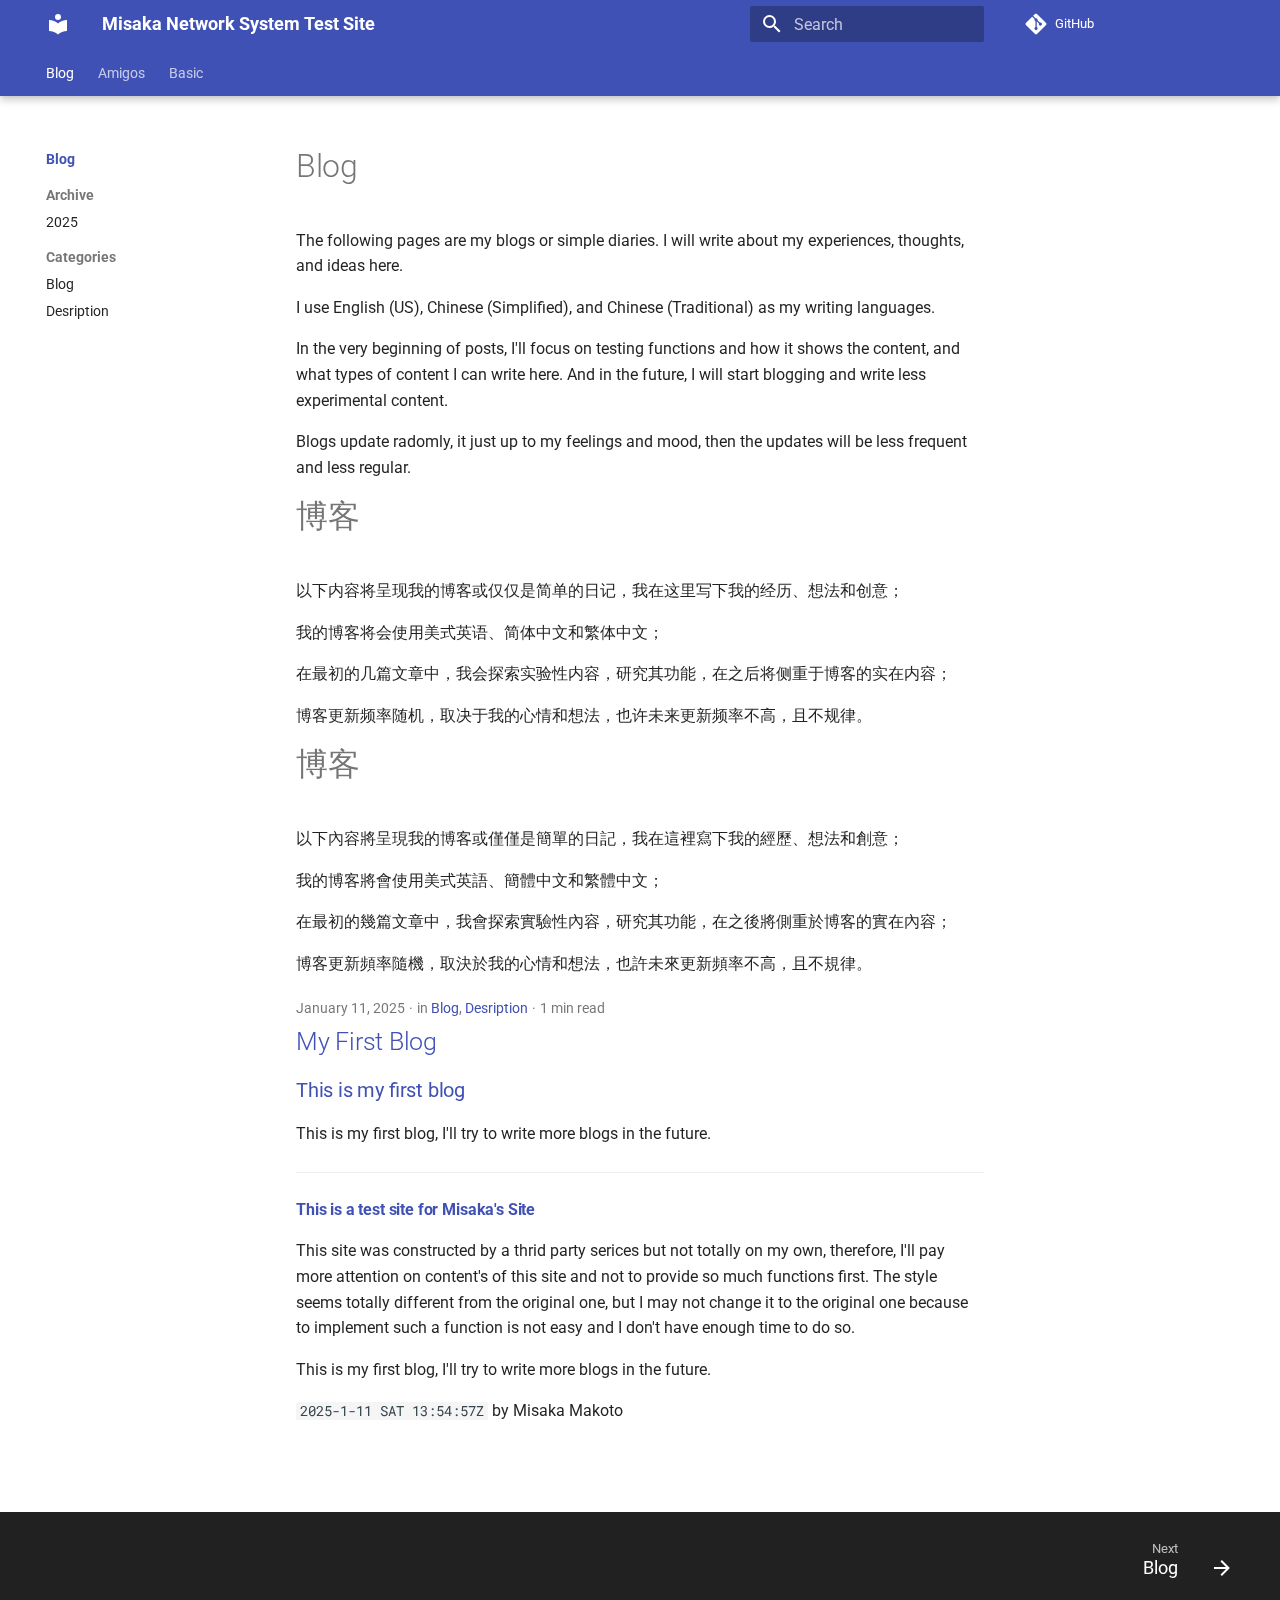
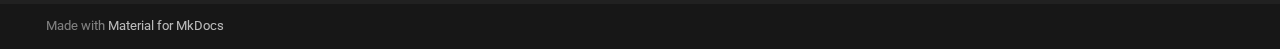
==== commit 856b7479: "Update Function and Add Content" ====
--- a/blog/index.html
+++ b/blog/index.html
@@ -13,10 +13,8 @@
         <link rel="canonical" href="https://webpagesvc.misakanetworksystem.org/blog/">
       
       
-        <link rel="prev" href="..">
-      
-      
-        <link rel="next" href="posts/My%20First%20Blog/">
+      
+        <link rel="next" href="category/blog/">
       
       
       <link rel="icon" href="../assets/images/favicon.png">
@@ -182,23 +180,6 @@
         
   
   
-  
-    <li class="md-tabs__item">
-      <a href=".." class="md-tabs__link">
-        
-  
-    
-  
-  Welcome to MkDocs
-
-      </a>
-    </li>
-  
-
-      
-        
-  
-  
     
   
   
@@ -211,6 +192,46 @@
     
   
   Blog
+
+        </a>
+      </li>
+    
+  
+
+      
+        
+  
+  
+  
+    
+    
+      <li class="md-tabs__item">
+        <a href="../Amigos/Here%20We%20Are/" class="md-tabs__link">
+          
+  
+    
+  
+  Amigos
+
+        </a>
+      </li>
+    
+  
+
+      
+        
+  
+  
+  
+    
+    
+      <li class="md-tabs__item">
+        <a href=".." class="md-tabs__link">
+          
+  
+    
+  
+  Basic
 
         </a>
       </li>
@@ -273,35 +294,17 @@
       
   
   
-  
-  
-    <li class="md-nav__item">
-      <a href=".." class="md-nav__link">
-        
-  
-  <span class="md-ellipsis">
-    Welcome to MkDocs
-  </span>
-  
-
-      </a>
-    </li>
-  
-
-    
-      
-      
-  
-  
-    
-  
-  
-  
-    
-    
-      
-        
-          
+    
+  
+  
+  
+    
+    
+      
+        
+          
+        
+      
         
       
         
@@ -321,7 +324,7 @@
       
         
         
-        <input class="md-nav__toggle md-toggle " type="checkbox" id="__nav_2" checked>
+        <input class="md-nav__toggle md-toggle " type="checkbox" id="__nav_1" checked>
         
           
           
@@ -337,14 +340,14 @@
             </a>
             
               
-              <label class="md-nav__link md-nav__link--active" for="__nav_2" id="__nav_2_label" tabindex="">
+              <label class="md-nav__link md-nav__link--active" for="__nav_1" id="__nav_1_label" tabindex="">
                 <span class="md-nav__icon md-icon"></span>
               </label>
             
           </div>
         
-        <nav class="md-nav" data-md-level="1" aria-labelledby="__nav_2_label" aria-expanded="true">
-          <label class="md-nav__title" for="__nav_2">
+        <nav class="md-nav" data-md-level="1" aria-labelledby="__nav_1_label" aria-expanded="true">
+          <label class="md-nav__title" for="__nav_1">
             <span class="md-nav__icon md-icon"></span>
             Blog
           </label>
@@ -380,24 +383,24 @@
         
           
         
-        <input class="md-nav__toggle md-toggle md-toggle--indeterminate" type="checkbox" id="__nav_2_2" >
-        
-          
-          <label class="md-nav__link" for="__nav_2_2" id="__nav_2_2_label" tabindex="">
+        <input class="md-nav__toggle md-toggle md-toggle--indeterminate" type="checkbox" id="__nav_1_2" >
+        
+          
+          <label class="md-nav__link" for="__nav_1_2" id="__nav_1_2_label" tabindex="">
             
   
   <span class="md-ellipsis">
-    Posts
+    Archive
   </span>
   
 
             <span class="md-nav__icon md-icon"></span>
           </label>
         
-        <nav class="md-nav" data-md-level="2" aria-labelledby="__nav_2_2_label" aria-expanded="false">
-          <label class="md-nav__title" for="__nav_2_2">
+        <nav class="md-nav" data-md-level="2" aria-labelledby="__nav_1_2_label" aria-expanded="false">
+          <label class="md-nav__title" for="__nav_1_2">
             <span class="md-nav__icon md-icon"></span>
-            Posts
+            Archive
           </label>
           <ul class="md-nav__list" data-md-scrollfix>
             
@@ -406,13 +409,15 @@
   
   
   
+    
+  
   
     <li class="md-nav__item">
-      <a href="posts/My%20First%20Blog/" class="md-nav__link">
+      <a href="archive/2025/" class="md-nav__link">
         
   
   <span class="md-ellipsis">
-    My First Blog
+    2025
   </span>
   
 
@@ -428,6 +433,245 @@
     </li>
   
 
+              
+            
+              
+                
+  
+  
+  
+  
+    
+    
+      
+        
+      
+        
+      
+    
+    
+      
+      
+        
+          
+          
+        
+      
+    
+    
+    <li class="md-nav__item md-nav__item--section md-nav__item--nested">
+      
+        
+        
+          
+        
+        <input class="md-nav__toggle md-toggle md-toggle--indeterminate" type="checkbox" id="__nav_1_3" >
+        
+          
+          <label class="md-nav__link" for="__nav_1_3" id="__nav_1_3_label" tabindex="">
+            
+  
+  <span class="md-ellipsis">
+    Categories
+  </span>
+  
+
+            <span class="md-nav__icon md-icon"></span>
+          </label>
+        
+        <nav class="md-nav" data-md-level="2" aria-labelledby="__nav_1_3_label" aria-expanded="false">
+          <label class="md-nav__title" for="__nav_1_3">
+            <span class="md-nav__icon md-icon"></span>
+            Categories
+          </label>
+          <ul class="md-nav__list" data-md-scrollfix>
+            
+              
+                
+  
+  
+  
+    
+  
+  
+    <li class="md-nav__item">
+      <a href="category/blog/" class="md-nav__link">
+        
+  
+  <span class="md-ellipsis">
+    Blog
+  </span>
+  
+
+      </a>
+    </li>
+  
+
+              
+            
+              
+                
+  
+  
+  
+    
+  
+  
+    <li class="md-nav__item">
+      <a href="category/desription/" class="md-nav__link">
+        
+  
+  <span class="md-ellipsis">
+    Desription
+  </span>
+  
+
+      </a>
+    </li>
+  
+
+              
+            
+          </ul>
+        </nav>
+      
+    </li>
+  
+
+              
+            
+          </ul>
+        </nav>
+      
+    </li>
+  
+
+    
+      
+      
+  
+  
+  
+  
+    
+    
+      
+        
+      
+    
+    
+      
+      
+        
+      
+    
+    
+    <li class="md-nav__item md-nav__item--nested">
+      
+        
+        
+          
+        
+        <input class="md-nav__toggle md-toggle md-toggle--indeterminate" type="checkbox" id="__nav_2" >
+        
+          
+          <label class="md-nav__link" for="__nav_2" id="__nav_2_label" tabindex="0">
+            
+  
+  <span class="md-ellipsis">
+    Amigos
+  </span>
+  
+
+            <span class="md-nav__icon md-icon"></span>
+          </label>
+        
+        <nav class="md-nav" data-md-level="1" aria-labelledby="__nav_2_label" aria-expanded="false">
+          <label class="md-nav__title" for="__nav_2">
+            <span class="md-nav__icon md-icon"></span>
+            Amigos
+          </label>
+          <ul class="md-nav__list" data-md-scrollfix>
+            
+              
+                
+  
+  
+  
+  
+    <li class="md-nav__item">
+      <a href="../Amigos/Here%20We%20Are/" class="md-nav__link">
+        
+  
+  <span class="md-ellipsis">
+    Here We Are
+  </span>
+  
+
+      </a>
+    </li>
+  
+
+              
+            
+          </ul>
+        </nav>
+      
+    </li>
+  
+
+    
+      
+      
+  
+  
+  
+  
+    
+    
+      
+        
+          
+        
+      
+    
+    
+      
+      
+        
+      
+    
+    
+    <li class="md-nav__item md-nav__item--nested">
+      
+        
+        
+          
+        
+        <input class="md-nav__toggle md-toggle md-toggle--indeterminate" type="checkbox" id="__nav_3" >
+        
+          
+          
+          <div class="md-nav__link md-nav__container">
+            <a href=".." class="md-nav__link ">
+              
+  
+  <span class="md-ellipsis">
+    Basic
+  </span>
+  
+
+            </a>
+            
+          </div>
+        
+        <nav class="md-nav" data-md-level="1" aria-labelledby="__nav_3_label" aria-expanded="false">
+          <label class="md-nav__title" for="__nav_3">
+            <span class="md-nav__icon md-icon"></span>
+            Basic
+          </label>
+          <ul class="md-nav__list" data-md-scrollfix>
+            
               
             
           </ul>
@@ -464,16 +708,10 @@
             
           
           
-            <div class="md-content" data-md-component="content">
-              <article class="md-content__inner md-typeset">
-                
-                  
-
-  
-  
-
-
-<h1 id="blog">Blog</h1>
+  <div class="md-content" data-md-component="content">
+    <div class="md-content__inner">
+      <header class="md-typeset">
+        <h1 id="blog">Blog</h1>
 <p>The following pages are my blogs or simple diaries. I will write about my experiences, thoughts, and ideas here.</p>
 <p>I use English (US), Chinese (Simplified), and Chinese (Traditional) as my writing languages.</p>
 <p>In the very beginning of posts, I'll focus on testing functions and how it shows the content, and what types of content I can write here. And in the future, I will start blogging and write less experimental content.</p>
@@ -488,22 +726,62 @@
 <p>我的博客將會使用美式英語、簡體中文和繁體中文；</p>
 <p>在最初的幾篇文章中，我會探索實驗性內容，研究其功能，在之後將側重於博客的實在內容；</p>
 <p>博客更新頻率隨機，取決於我的心情和想法，也許未來更新頻率不高，且不規律。</p>
-
-
-
-
-
-
-
-
-
-
-
-
-                
-              </article>
-            </div>
-          
+      </header>
+      
+        <article class="md-post md-post--excerpt">
+  <header class="md-post__header">
+    
+    <div class="md-post__meta md-meta">
+      <ul class="md-meta__list">
+        <li class="md-meta__item">
+          <time datetime="2025-01-11 13:54:27+00:00">January 11, 2025</time></li>
+        
+          <li class="md-meta__item">
+            in
+            
+              <a href="category/blog/" class="md-meta__link">Blog</a>, 
+              <a href="category/desription/" class="md-meta__link">Desription</a></li>
+        
+        
+          
+          <li class="md-meta__item">
+            
+              1 min read
+            
+          </li>
+        
+      </ul>
+      
+    </div>
+  </header>
+  <div class="md-post__content md-typeset">
+    <h2 id="my-first-blog"><a class="toclink" href="2025/01/11/my-first-blog/">My First Blog</a></h2>
+<h3 id="this-is-my-first-blog"><a class="toclink" href="2025/01/11/my-first-blog/#this-is-my-first-blog">This is my first blog</a></h3>
+<p>This is my first blog, I'll try to write more blogs in the future.</p>
+<hr />
+<h4 id="this-is-a-test-site-for-misakas-site"><a class="toclink" href="2025/01/11/my-first-blog/#this-is-a-test-site-for-misakas-site">This is a test site for Misaka's Site</a></h4>
+<p>This site was constructed by a thrid party serices but not totally on my own, therefore, I'll pay more attention on content's of this site and not to provide so much functions first.
+The style seems totally different from the original one, but I may not change it to the original one because to implement such a function is not easy and I don't have enough time to do so.</p>
+<p>This is my first blog, I'll try to write more blogs in the future.</p>
+<p><code>2025-1-11 SAT 13:54:57Z</code> by Misaka Makoto</p>
+    
+  </div>
+</article>
+      
+      
+        
+          
+
+
+
+<nav class="md-pagination">
+  
+</nav>
+        
+      
+    </div>
+  </div>
+
           
 <script>var target=document.getElementById(location.hash.slice(1));target&&target.name&&(target.checked=target.name.startsWith("__tabbed_"))</script>
         </div>
@@ -516,31 +794,15 @@
       
       <nav class="md-footer__inner md-grid" aria-label="Footer" >
         
-          
-          <a href=".." class="md-footer__link md-footer__link--prev" aria-label="Previous: Welcome to MkDocs">
-            <div class="md-footer__button md-icon">
-              
-              <svg xmlns="http://www.w3.org/2000/svg" viewBox="0 0 24 24"><path d="M20 11v2H8l5.5 5.5-1.42 1.42L4.16 12l7.92-7.92L13.5 5.5 8 11z"/></svg>
-            </div>
-            <div class="md-footer__title">
-              <span class="md-footer__direction">
-                Previous
-              </span>
-              <div class="md-ellipsis">
-                Welcome to MkDocs
-              </div>
-            </div>
-          </a>
-        
-        
-          
-          <a href="posts/My%20First%20Blog/" class="md-footer__link md-footer__link--next" aria-label="Next: My First Blog">
+        
+          
+          <a href="category/blog/" class="md-footer__link md-footer__link--next" aria-label="Next: Blog">
             <div class="md-footer__title">
               <span class="md-footer__direction">
                 Next
               </span>
               <div class="md-ellipsis">
-                My First Blog
+                Blog
               </div>
             </div>
             <div class="md-footer__button md-icon">
